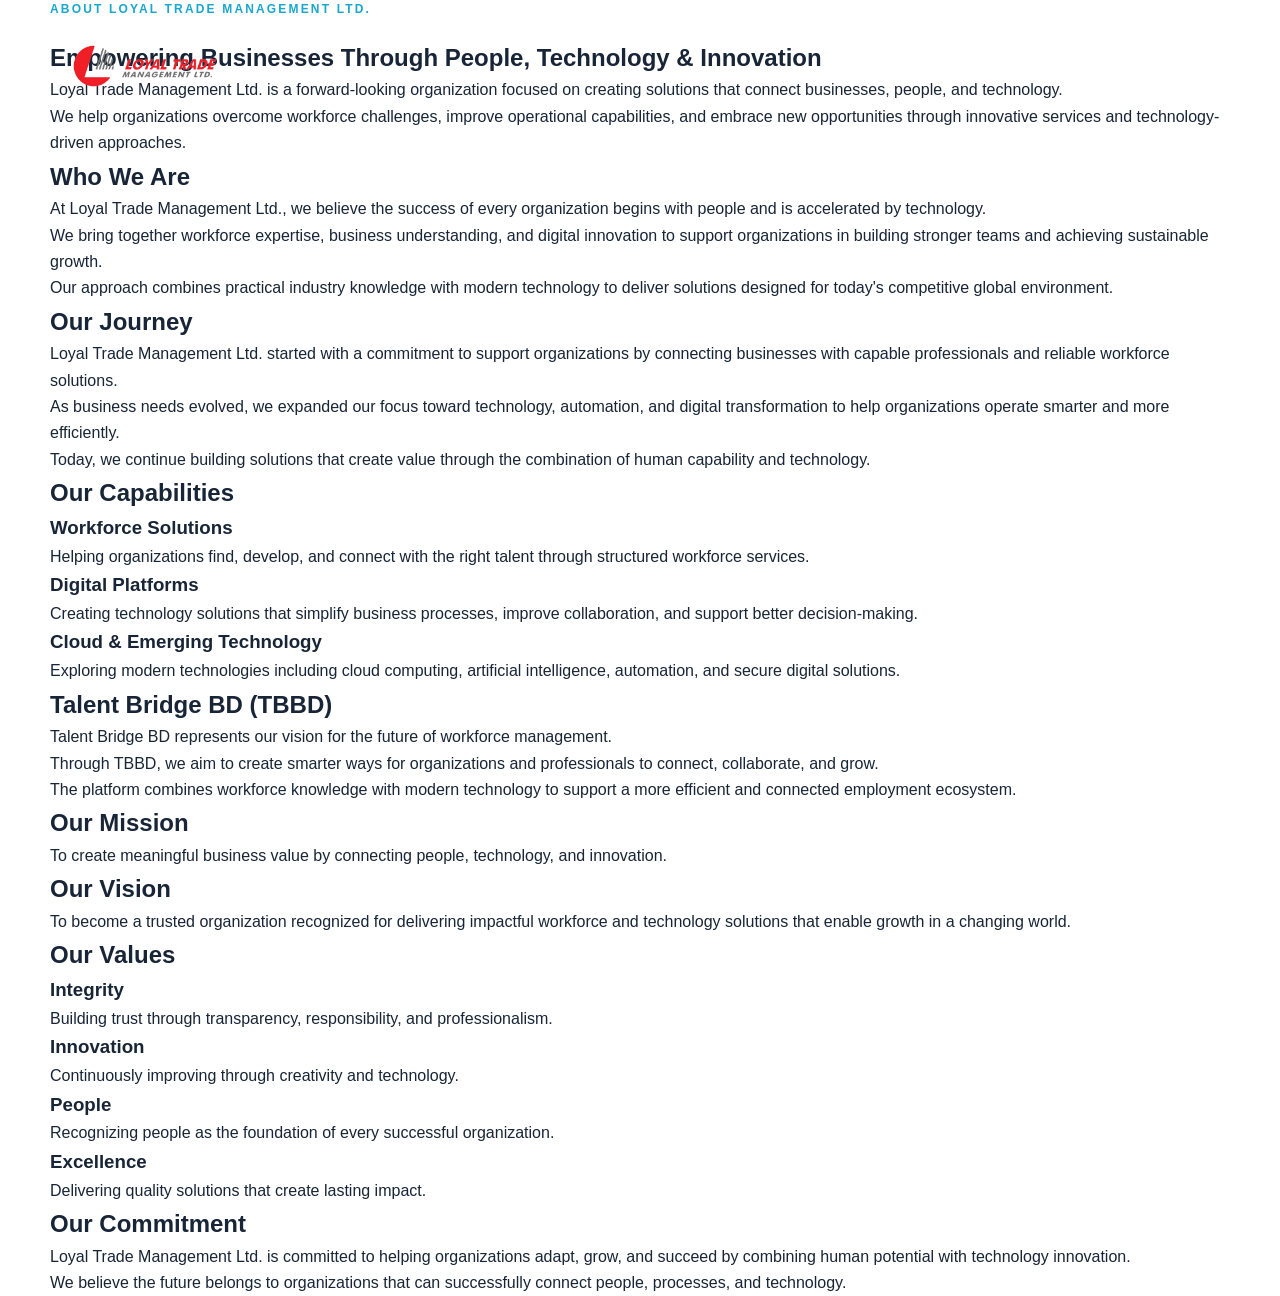
==== about.html @ 125ab6ad "Create corporate About page Added a new About page for Loyal Trade Management Ltd. with corporate me" ====
<!DOCTYPE html>
<html lang="en">

<head>
<meta charset="UTF-8">
<meta name="viewport" content="width=device-width, initial-scale=1.0">

<title>About | Loyal Trade Management Ltd.</title>

<link rel="stylesheet" href="styles.css">

</head>

<body>

<header class="site-header">
<div class="container nav-container">

<a href="index.html" class="brand">

<img 
src="assets/logo-transparent.png"
alt="Loyal Trade Management Ltd."
class="brand-logo">

</a>

</div>
</header>


<section class="about-page">

<div class="container">

<p class="section-label">
ABOUT LOYAL TRADE MANAGEMENT LTD.
</p>


<h1>
Empowering Businesses Through People, Technology & Innovation
</h1>


<p class="intro-text">
Loyal Trade Management Ltd. is a forward-looking organization focused on creating solutions that connect businesses, people, and technology.
</p>

<p>
We help organizations overcome workforce challenges, improve operational capabilities, and embrace new opportunities through innovative services and technology-driven approaches.
</p>


<h2>Who We Are</h2>

<p>
At Loyal Trade Management Ltd., we believe the success of every organization begins with people and is accelerated by technology.
</p>

<p>
We bring together workforce expertise, business understanding, and digital innovation to support organizations in building stronger teams and achieving sustainable growth.
</p>

<p>
Our approach combines practical industry knowledge with modern technology to deliver solutions designed for today's competitive global environment.
</p>


<h2>Our Journey</h2>

<p>
Loyal Trade Management Ltd. started with a commitment to support organizations by connecting businesses with capable professionals and reliable workforce solutions.
</p>

<p>
As business needs evolved, we expanded our focus toward technology, automation, and digital transformation to help organizations operate smarter and more efficiently.
</p>

<p>
Today, we continue building solutions that create value through the combination of human capability and technology.
</p>


<h2>Our Capabilities</h2>


<h3>Workforce Solutions</h3>

<p>
Helping organizations find, develop, and connect with the right talent through structured workforce services.
</p>


<h3>Digital Platforms</h3>

<p>
Creating technology solutions that simplify business processes, improve collaboration, and support better decision-making.
</p>


<h3>Cloud & Emerging Technology</h3>

<p>
Exploring modern technologies including cloud computing, artificial intelligence, automation, and secure digital solutions.
</p>


<h2>Talent Bridge BD (TBBD)</h2>

<p>
Talent Bridge BD represents our vision for the future of workforce management.
</p>

<p>
Through TBBD, we aim to create smarter ways for organizations and professionals to connect, collaborate, and grow.
</p>

<p>
The platform combines workforce knowledge with modern technology to support a more efficient and connected employment ecosystem.
</p>


<h2>Our Mission</h2>

<p>
To create meaningful business value by connecting people, technology, and innovation.
</p>


<h2>Our Vision</h2>

<p>
To become a trusted organization recognized for delivering impactful workforce and technology solutions that enable growth in a changing world.
</p>


<h2>Our Values</h2>


<h3>Integrity</h3>

<p>
Building trust through transparency, responsibility, and professionalism.
</p>


<h3>Innovation</h3>

<p>
Continuously improving through creativity and technology.
</p>


<h3>People</h3>

<p>
Recognizing people as the foundation of every successful organization.
</p>


<h3>Excellence</h3>

<p>
Delivering quality solutions that create lasting impact.
</p>


<h2>Our Commitment</h2>

<p>
Loyal Trade Management Ltd. is committed to helping organizations adapt, grow, and succeed by combining human potential with technology innovation.
</p>

<p>
We believe the future belongs to organizations that can successfully connect people, processes, and technology.
</p>


</div>

</section>

</body>

</html>
---- styles.css ----
:root {
  --navy: #071a33;
  --navy-light: #0d2b50;
  --blue: #1769aa;
  --cyan: #19a7ce;
  --white: #ffffff;
  --light: #f4f7fa;
  --text: #182536;
  --muted: #637083;
  --border: #dce4ec;
  --shadow: 0 20px 60px rgba(7, 26, 51, 0.12);
  --radius: 18px;
  --container: 1180px;
}

* {
  box-sizing: border-box;
  margin: 0;
  padding: 0;
}

html {
  scroll-behavior: smooth;
}

body {
  font-family: -apple-system, BlinkMacSystemFont, "Segoe UI", Roboto, Helvetica, Arial, sans-serif;
  color: var(--text);
  background: var(--white);
  line-height: 1.65;
}

img {
  max-width: 100%;
  display: block;
}

a {
  color: inherit;
  text-decoration: none;
}

.container {
  width: min(var(--container), calc(100% - 48px));
  margin: 0 auto;
}

/* =========================
   NAVIGATION
========================= */

.site-header {
  position: absolute;
  top: 0;
  left: 0;
  width: 100%;
  z-index: 20;
  padding: 22px 0;
}

.nav-container {
  display: flex;
  align-items: center;
  justify-content: space-between;
  gap: 30px;
}

.brand {
  display: inline-flex;
  align-items: center;
}

.brand-logo {
  width: 190px;
  height: auto;
  object-fit: contain;
}

.main-nav {
  display: flex;
  align-items: center;
  gap: 30px;
  margin-left: auto;
}

.main-nav a {
  color: rgba(255, 255, 255, 0.92);
  font-size: 14px;
  font-weight: 600;
  transition: opacity 0.2s ease;
}

.main-nav a:hover {
  opacity: 0.7;
}

.nav-button {
  display: inline-flex;
  align-items: center;
  justify-content: center;
  padding: 11px 19px;
  border: 1px solid rgba(255, 255, 255, 0.55);
  border-radius: 999px;
  color: var(--white);
  font-size: 14px;
  font-weight: 700;
  transition: background 0.2s ease, color 0.2s ease;
}

.nav-button:hover {
  background: var(--white);
  color: var(--navy);
}

/* =========================
   HERO
========================= */

.hero {
  min-height: 780px;
  position: relative;
  display: flex;
  align-items: center;
  overflow: hidden;
  background: var(--navy);
}

.hero-background,
.hero-overlay {
  position: absolute;
  inset: 0;
}

.hero-background img {
  width: 100%;
  height: 100%;
  object-fit: cover;
  object-position: center;
}

.hero-overlay {
  background:
    linear-gradient(
      90deg,
      rgba(3, 18, 38, 0.94) 0%,
      rgba(5, 27, 52, 0.78) 45%,
      rgba(5, 27, 52, 0.30) 100%
    );
}

.hero-content {
  position: relative;
  z-index: 2;
  padding-top: 110px;
  max-width: 1180px;
}

.eyebrow,
.section-label {
  color: var(--cyan);
  font-size: 12px;
  font-weight: 800;
  letter-spacing: 0.18em;
  margin-bottom: 18px;
}

.hero h1 {
  max-width: 780px;
  color: var(--white);
  font-size: clamp(44px, 6vw, 76px);
  line-height: 1.03;
  letter-spacing: -0.045em;
  font-weight: 750;
}

.hero h1 span,
.intro h2 span,
.section-heading h2 span,
.technology h2 span,
.tbbd h2 span,
.why-us h2 span,
.approach h2 span,
.contact h2 span {
  color: var(--cyan);
}

.hero-text {
  max-width: 670px;
  margin-top: 28px;
  color: rgba(255, 255, 255, 0.84);
  font-size: 18px;
  line-height: 1.75;
}

.hero-actions {
  display: flex;
  flex-wrap: wrap;
  gap: 14px;
  margin-top: 38px;
}

.button {
  display: inline-flex;
  align-items: center;
  justify-content: center;
  min-height: 50px;
  padding: 0 22px;
  border-radius: 999px;
  font-size: 14px;
  font-weight: 750;
  transition: transform 0.2s ease, box-shadow 0.2s ease, background 0.2s ease;
}

.button:hover {
  transform: translateY(-2px);
}

.button-primary {
  background: var(--cyan);
  color: var(--white);
  box-shadow: 0 10px 30px rgba(25, 167, 206, 0.25);
}

.button-primary:hover {
  background: #148fb1;
}

.button-secondary {
  border: 1px solid rgba(255, 255, 255, 0.4);
  color: var(--white);
}

.button-secondary:hover {
  background: rgba(255, 255, 255, 0.1);
}

/* =========================
   INTRO
========================= */

.intro {
  padding: 120px 0;
  background: var(--white);
}

.intro-grid {
  display: grid;
  grid-template-columns: 0.85fr 1.15fr;
  gap: 90px;
  align-items: start;
}

.intro h2,
.section-heading h2,
.technology h2,
.tbbd h2,
.why-us h2,
.approach h2,
.contact h2 {
  color: var(--navy);
  font-size: clamp(36px, 4vw, 54px);
  line-height: 1.08;
  letter-spacing: -0.035em;
}

.intro-copy {
  color: var(--muted);
  font-size: 17px;
}

.intro-copy p + p {
  margin-top: 22px;
}

/* =========================
   SERVICES
========================= */

.services {
  padding: 120px 0;
  background: var(--light);
}

.section-heading {
  max-width: 760px;
  margin-bottom: 55px;
}

.section-heading > p:last-child {
  margin-top: 20px;
  color: var(--muted);
  font-size: 17px;
}

.services-grid {
  display: grid;
  grid-template-columns: repeat(3, 1fr);
  gap: 20px;
}

.service-card {
  min-height: 300px;
  padding: 32px;
  background: var(--white);
  border: 1px solid var(--border);
  border-radius: var(--radius);
  box-shadow: 0 10px 35px rgba(7, 26, 51, 0.04);
  transition: transform 0.25s ease, box-shadow 0.25s ease;
}

.service-card:hover {
  transform: translateY(-6px);
  box-shadow: var(--shadow);
}

.service-number {
  margin-bottom: 48px;
  color: var(--cyan);
  font-size: 13px;
  font-weight: 800;
  letter-spacing: 0.12em;
}

.service-card h3 {
  margin-bottom: 13px;
  color: var(--navy);
  font-size: 21px;
  line-height: 1.25;
}

.service-card p {
  color: var(--muted);
  font-size: 15px;
}

/* =========================
   TECHNOLOGY
========================= */

.technology {
  padding: 120px 0;
  background: var(--navy);
}

.technology h2 {
  color: var(--white);
}

.technology > .container {
  color: var(--white);
}

.technology-grid {
  display: grid;
  grid-template-columns: 0.9fr 1.1fr;
  gap: 100px;
  align-items: center;
}

.technology-grid > div:first-child > p:not(.section-label) {
  margin-top: 25px;
  color: rgba(255, 255, 255, 0.72);
  font-size: 17px;
}

.text-link {
  display: inline-block;
  margin-top: 30px;
  color: var(--cyan);
  font-size: 14px;
  font-weight: 750;
}

.technology-list {
  display: grid;
  grid-template-columns: repeat(2, 1fr);
  border-top: 1px solid rgba(255, 255, 255, 0.15);
}

.technology-list div {
  padding: 22px 0;
  color: rgba(255, 255, 255, 0.9);
  font-size: 15px;
  font-weight: 600;
  border-bottom: 1px solid rgba(255, 255, 255, 0.15);
}

.technology-list div:nth-child(odd) {
  padding-right: 25px;
}

.technology-list div:nth-child(even) {
  padding-left: 25px;
  border-left: 1px solid rgba(255, 255, 255, 0.15);
}

/* =========================
   TBBD
========================= */

.tbbd {
  padding: 120px 0;
  background: var(--light);
}

.tbbd-card {
  position: relative;
  overflow: hidden;
  padding: 70px;
  border-radius: 28px;
  background:
    linear-gradient(135deg, #0a2850 0%, #0c4770 100%);
  box-shadow: var(--shadow);
}

.tbbd-card::after {
  content: "";
  position: absolute;
  width: 350px;
  height: 350px;
  right: -100px;
  top: -120px;
  border: 70px solid rgba(25, 167, 206, 0.12);
  border-radius: 50%;
}

.tbbd-content {
  position: relative;
  z-index: 2;
  max-width: 720px;
}

.tbbd h2 {
  color: var(--white);
}

.tbbd-content > p:not(.section-label) {
  margin-top: 22px;
  color: rgba(255, 255, 255, 0.75);
  font-size: 16px;
}

.tbbd-content .button {
  margin-top: 30px;
}

/* =========================
   WHY US
========================= */

.why-us {
  padding: 120px 0;
  background: var(--white);
}

.values-grid {
  display: grid;
  grid-template-columns: repeat(4, 1fr);
  gap: 40px;
}

.value {
  padding-top: 25px;
  border-top: 2px solid var(--navy);
}

.value strong {
  color: var(--cyan);
  font-size: 13px;
}

.value h3 {
  margin-top: 30px;
  color: var(--navy);
  font-size: 20px;
}

.value p {
  margin-top: 12px;
  color: var(--muted);
  font-size: 15px;
}

/* =========================
   APPROACH
========================= */

.approach {
  padding: 110px 0;
  background: var(--light);
  text-align: center;
}

.approach-content {
  max-width: 950px;
}

.approach h2 {
  font-size: clamp(32px, 4vw, 50px);
}

.approach p:last-child {
  max-width: 700px;
  margin: 25px auto 0;
  color: var(--muted);
  font-size: 17px;
}

/* =========================
   CONTACT
========================= */

.contact {
  padding: 120px 0;
  background: var(--white);
}

.contact-grid {
  display: grid;
  grid-template-columns: 1.1fr 0.9fr;
  gap: 90px;
  align-items: center;
}

.contact-grid > div:first-child > p:last-child {
  max-width: 650px;
  margin-top: 25px;
  color: var(--muted);
  font-size: 17px;
}

.contact-card {
  padding: 42px;
  border-radius: var(--radius);
  background: var(--navy);
  box-shadow: var(--shadow);
}

.contact-card h3 {
  color: var(--white);
  font-size: 23px;
}

.contact-card p {
  margin-top: 10px;
  color: rgba(255, 255, 255, 0.65);
}

.contact-card .button {
  margin-top: 28px;
}

/* =========================
   FOOTER
========================= */

.site-footer {
  padding: 70px 0 25px;
  background: #041426;
  color: rgba(255, 255, 255, 0.65);
}

.footer-grid {
  display: grid;
  grid-template-columns: 1fr auto;
  gap: 60px;
  align-items: center;
}

.footer-logo {
  width: 180px;
  margin-bottom: 20px;
}

.footer-grid p {
  max-width: 430px;
  font-size: 14px;
}

.footer-links {
  display: flex;
  gap: 24px;
}

.footer-links a {
  color: rgba(255, 255, 255, 0.75);
  font-size: 14px;
}

.footer-links a:hover {
  color: var(--white);
}

.footer-bottom {
  display: flex;
  justify-content: space-between;
  gap: 30px;
  margin-top: 55px;
  padding-top: 22px;
  border-top: 1px solid rgba(255, 255, 255, 0.12);
  font-size: 12px;
}

/* =========================
   RESPONSIVE
========================= */

@media (max-width: 900px) {

  .main-nav {
    display: none;
  }

  .hero {
    min-height: 700px;
  }

  .hero-content {
    padding-top: 100px;
  }

  .intro-grid,
  .technology-grid,
  .contact-grid {
    grid-template-columns: 1fr;
    gap: 45px;
  }

  .services-grid {
    grid-template-columns: repeat(2, 1fr);
  }

  .values-grid {
    grid-template-columns: repeat(2, 1fr);
  }

  .tbbd-card {
    padding: 50px;
  }

  .footer-grid {
    grid-template-columns: 1fr;
  }

  .footer-links {
    flex-wrap: wrap;
  }

  .footer-bottom {
    flex-direction: column;
  }
}

@media (max-width: 600px) {

  .container {
    width: min(var(--container), calc(100% - 32px));
  }

  .site-header {
    padding: 16px 0;
  }

  .brand-logo {
    width: 150px;
  }

  .nav-button {
    padding: 9px 14px;
    font-size: 12px;
  }

  .hero {
    min-height: 680px;
  }

  .hero-overlay {
    background:
      linear-gradient(
        90deg,
        rgba(3, 18, 38, 0.94) 0%,
        rgba(5, 27, 52, 0.82) 100%
      );
  }

  .hero h1 {
    font-size: 43px;
  }

  .hero-text {
    font-size: 16px;
  }

  .hero-actions {
    align-items: stretch;
    flex-direction: column;
    max-width: 300px;
  }

  .button {
    width: 100%;
  }

  .intro,
  .services,
  .technology,
  .tbbd,
  .why-us,
  .contact {
    padding: 80px 0;
  }

  .services-grid,
  .values-grid {
    grid-template-columns: 1fr;
  }

  .service-card {
    min-height: auto;
  }

  .technology-list {
    grid-template-columns: 1fr;
  }

  .technology-list div:nth-child(even) {
    padding-left: 0;
    border-left: 0;
  }

  .technology-list div:nth-child(odd) {
    padding-right: 0;
  }

  .tbbd-card {
    padding: 38px 28px;
    border-radius: 20px;
  }

  .footer-links {
    display: grid;
    grid-template-columns: repeat(2, 1fr);
  }

}
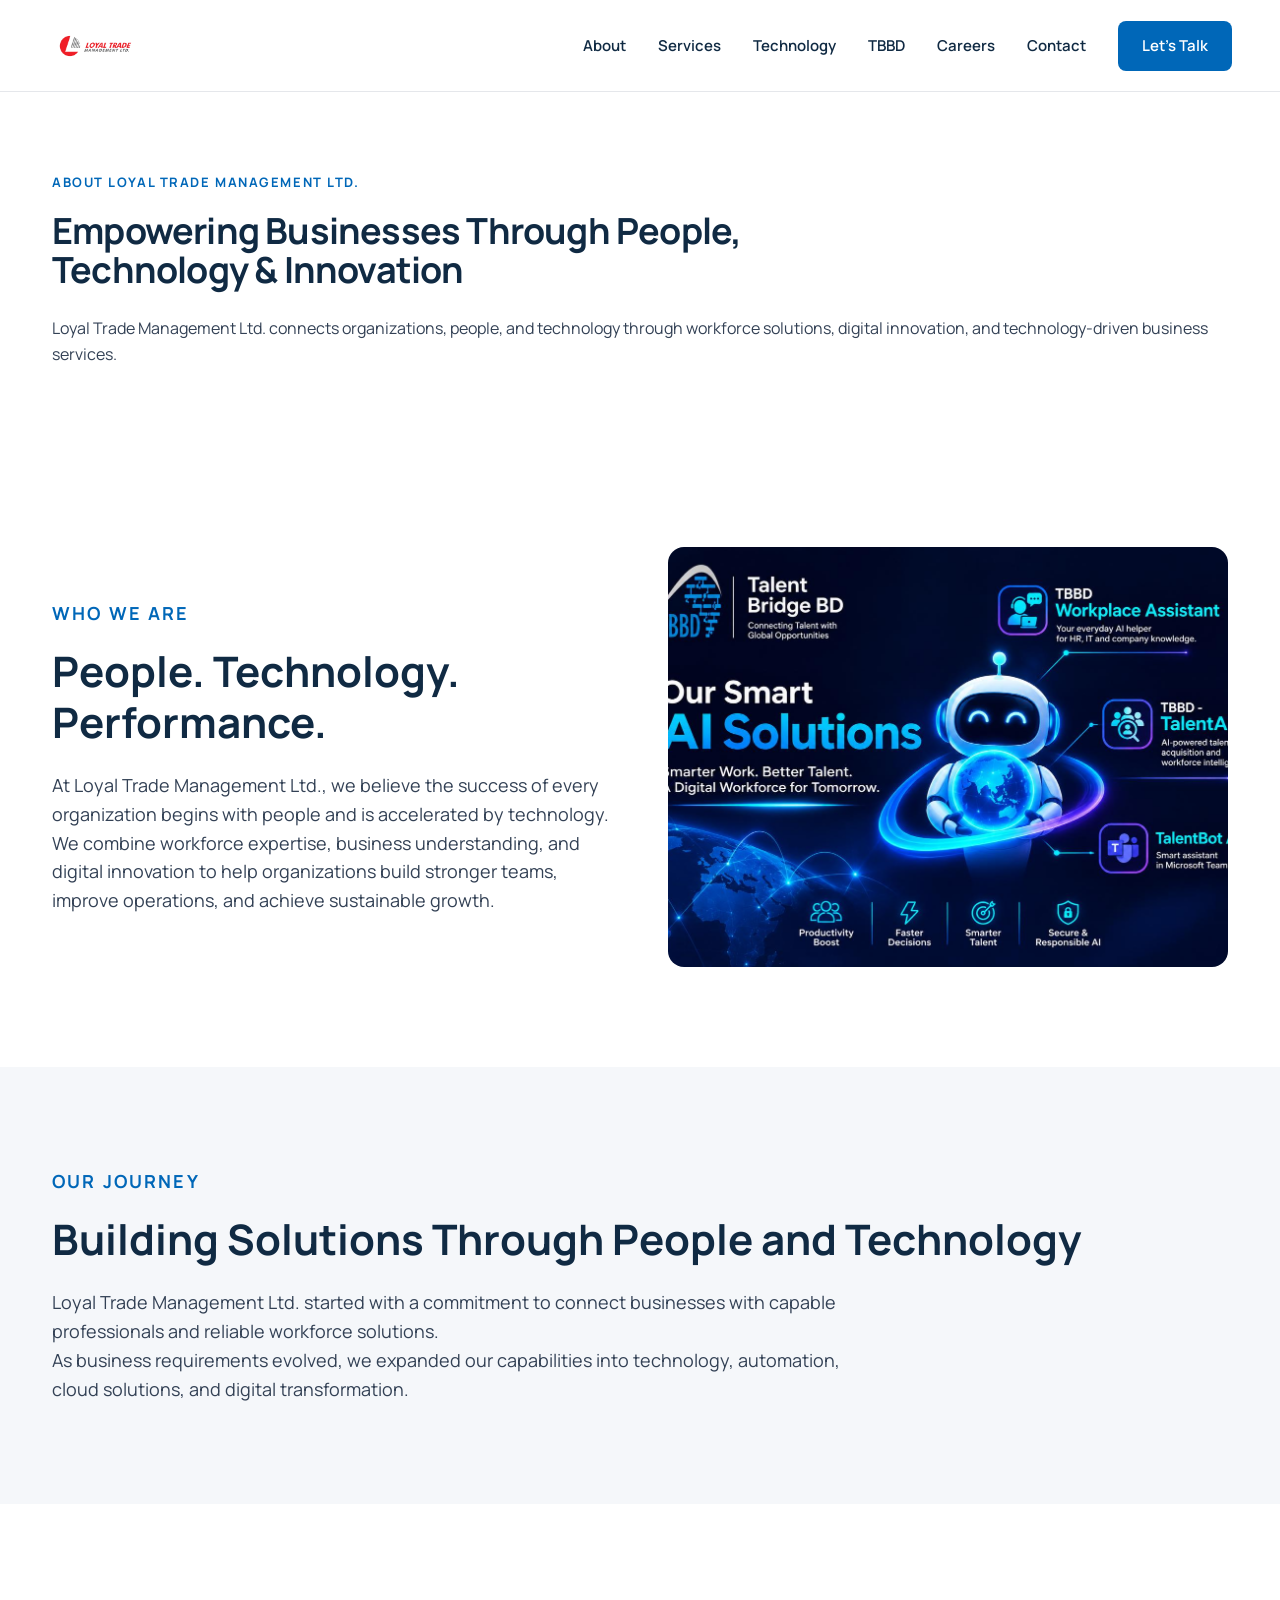
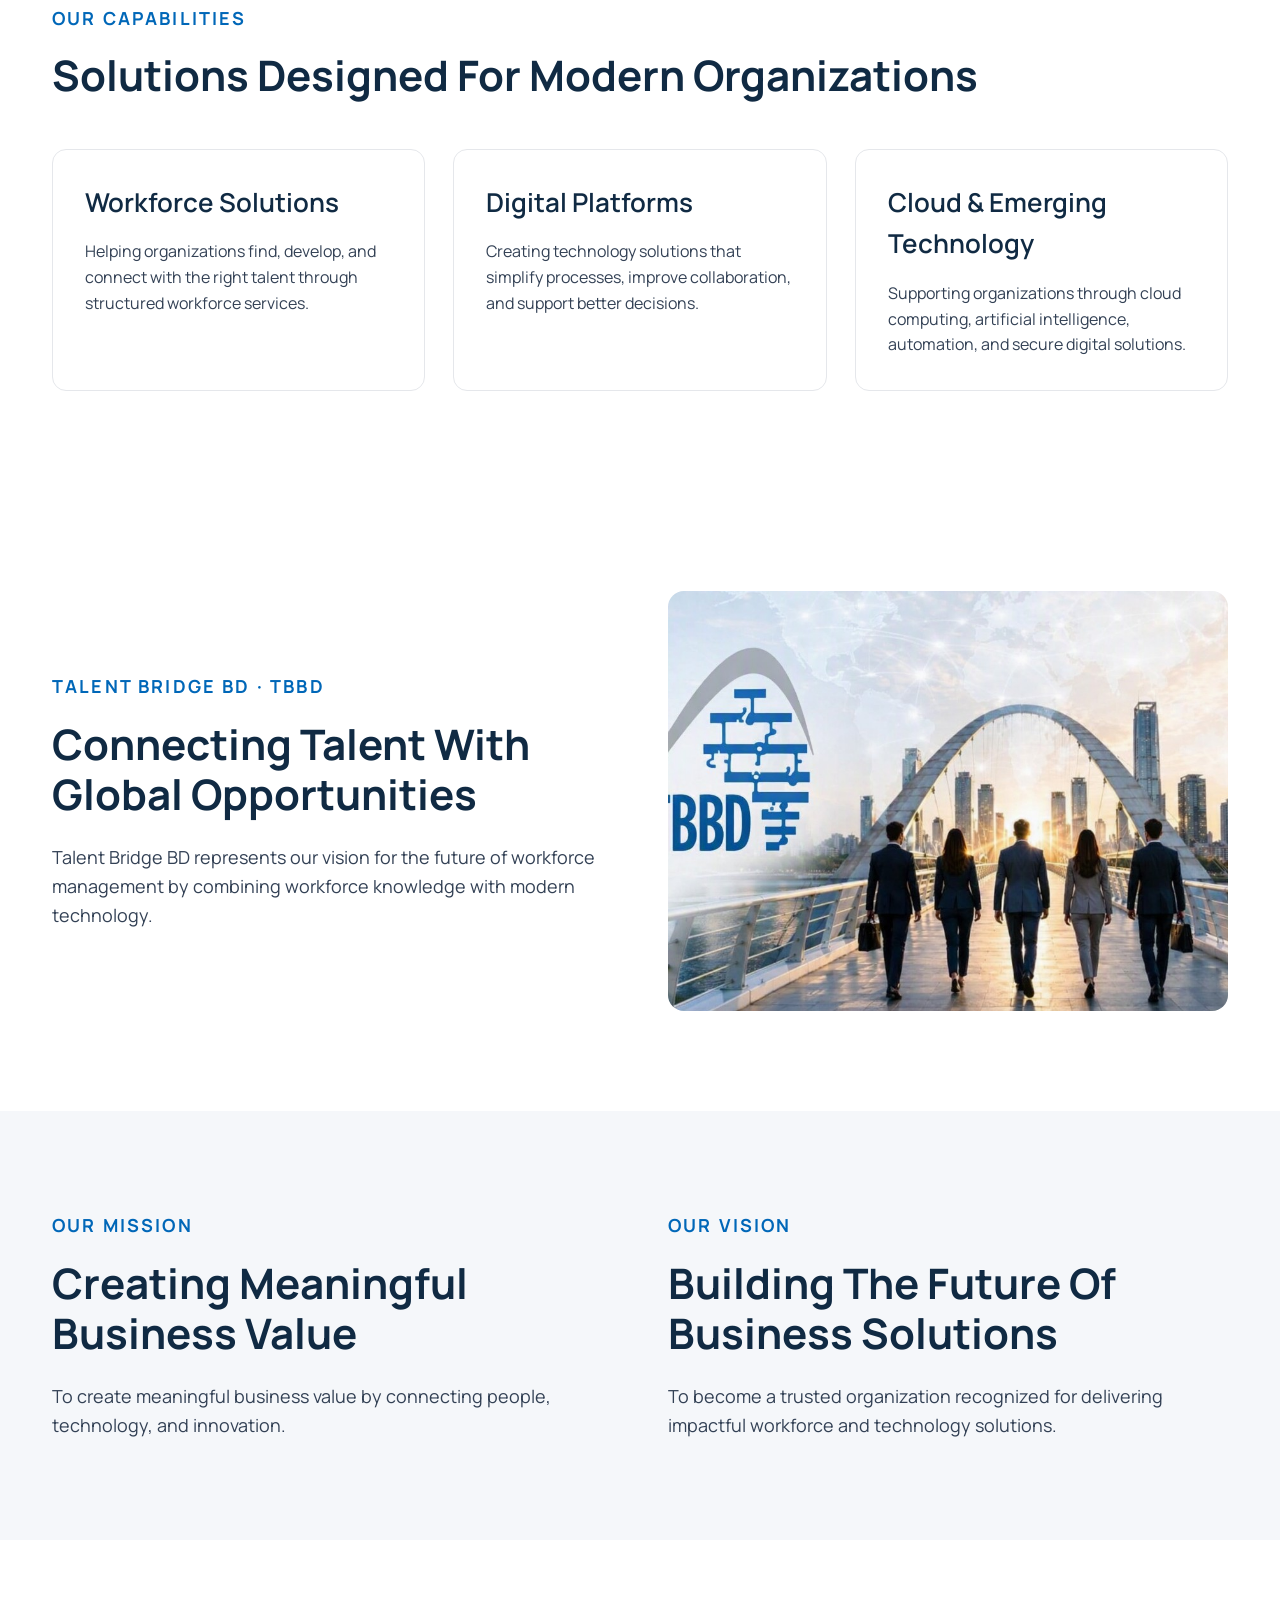
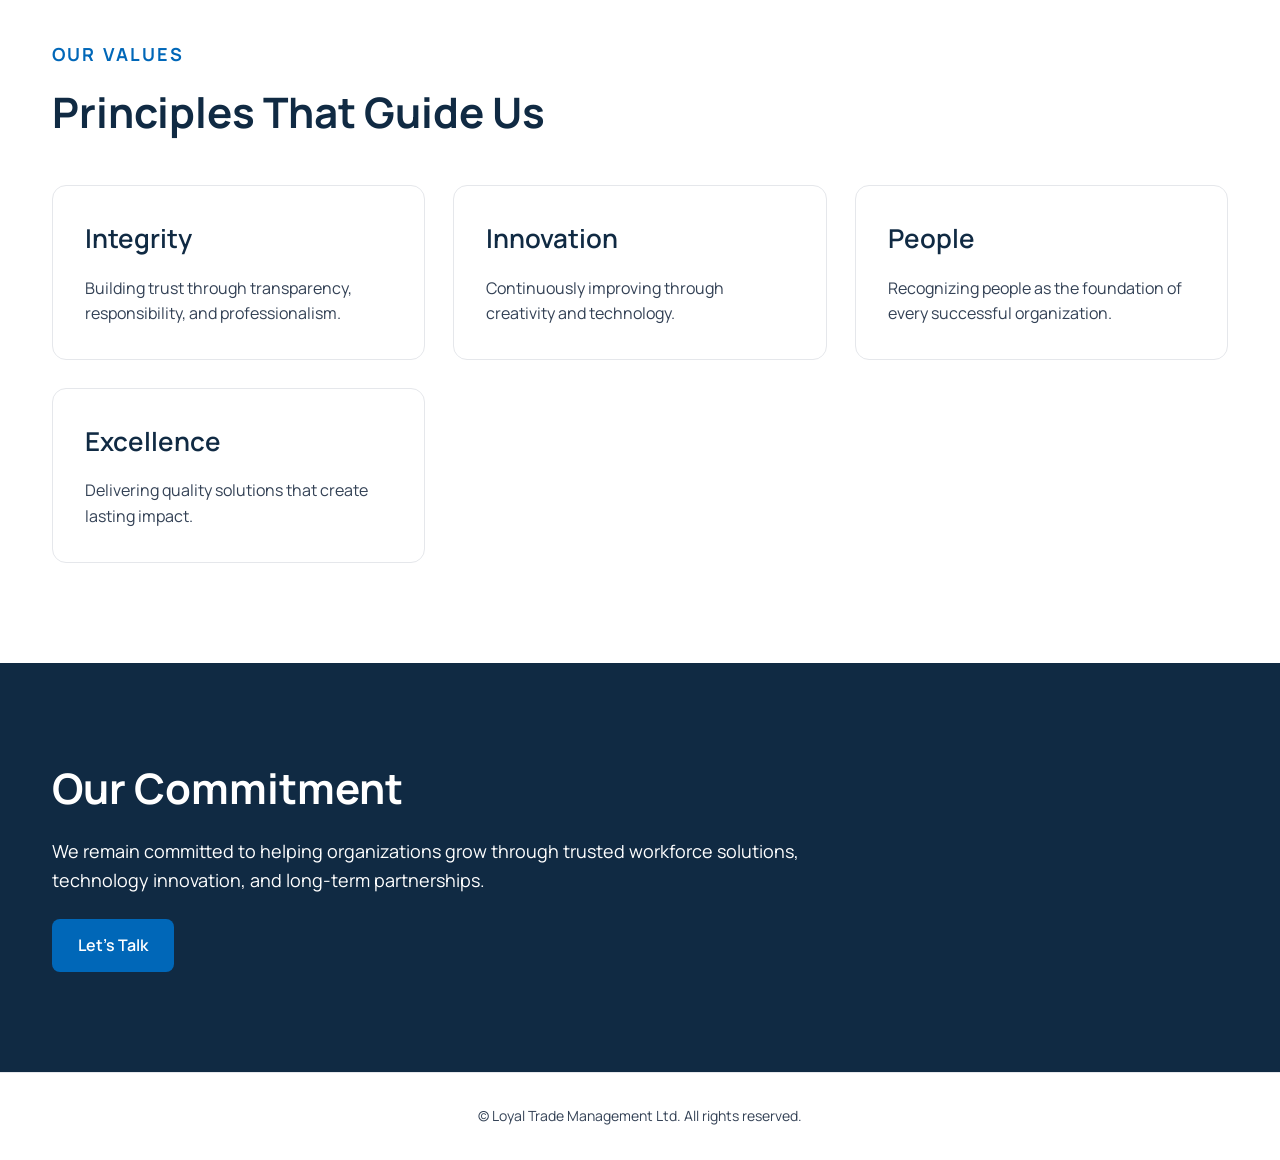
==== commit 25b214c0: "Redesign About page layout" ====
--- a/about.html
+++ b/about.html
@@ -2,6 +2,7 @@
 <html lang="en">
 
 <head>
+
 <meta charset="UTF-8">
 <meta name="viewport" content="width=device-width, initial-scale=1.0">
 
@@ -11,9 +12,12 @@
 
 </head>
 
+
 <body>
 
+
 <header class="site-header">
+
 <div class="container nav-container">
 
 <a href="index.html" class="brand">
@@ -25,11 +29,32 @@
 
 </a>
 
-</div>
+
+<nav class="main-nav">
+
+<a href="about.html">About</a>
+<a href="services.html">Services</a>
+<a href="technology.html">Technology</a>
+<a href="tbbd.html">TBBD</a>
+<a href="careers.html">Careers</a>
+<a href="contact.html">Contact</a>
+
+<a href="contact.html" class="nav-button">
+Let's Talk
+</a>
+
+</nav>
+
+</div>
+
 </header>
 
 
-<section class="about-page">
+
+<main>
+
+
+<section class="hero about-hero">
 
 <div class="container">
 
@@ -39,147 +64,357 @@
 
 
 <h1>
-Empowering Businesses Through People, Technology & Innovation
+Empowering Businesses Through
+People, Technology & Innovation
 </h1>
 
 
-<p class="intro-text">
-Loyal Trade Management Ltd. is a forward-looking organization focused on creating solutions that connect businesses, people, and technology.
-</p>
-
-<p>
-We help organizations overcome workforce challenges, improve operational capabilities, and embrace new opportunities through innovative services and technology-driven approaches.
-</p>
-
-
-<h2>Who We Are</h2>
+<p class="hero-text">
+Loyal Trade Management Ltd. connects organizations, people, and technology through workforce solutions, digital innovation, and technology-driven business services.
+</p>
+
+
+</div>
+
+</section>
+
+
+
+
+<section class="section">
+
+<div class="container two-column">
+
+
+<div>
+
+<p class="section-label">
+WHO WE ARE
+</p>
+
+
+<h2>
+People. Technology. Performance.
+</h2>
+
 
 <p>
 At Loyal Trade Management Ltd., we believe the success of every organization begins with people and is accelerated by technology.
 </p>
 
-<p>
-We bring together workforce expertise, business understanding, and digital innovation to support organizations in building stronger teams and achieving sustainable growth.
-</p>
-
-<p>
-Our approach combines practical industry knowledge with modern technology to deliver solutions designed for today's competitive global environment.
-</p>
-
-
-<h2>Our Journey</h2>
-
-<p>
-Loyal Trade Management Ltd. started with a commitment to support organizations by connecting businesses with capable professionals and reliable workforce solutions.
-</p>
-
-<p>
-As business needs evolved, we expanded our focus toward technology, automation, and digital transformation to help organizations operate smarter and more efficiently.
-</p>
-
-<p>
-Today, we continue building solutions that create value through the combination of human capability and technology.
-</p>
-
-
-<h2>Our Capabilities</h2>
-
-
-<h3>Workforce Solutions</h3>
+
+<p>
+We combine workforce expertise, business understanding, and digital innovation to help organizations build stronger teams, improve operations, and achieve sustainable growth.
+</p>
+
+
+</div>
+
+
+<div class="image-card">
+
+<img 
+src="assets/AI-Enabled Workforce Solutions.jpeg"
+alt="Workforce and technology solutions">
+
+</div>
+
+
+</div>
+
+</section>
+
+
+
+
+<section class="section light-section">
+
+<div class="container">
+
+
+<p class="section-label">
+OUR JOURNEY
+</p>
+
+
+<h2>
+Building Solutions Through People and Technology
+</h2>
+
+
+<p>
+Loyal Trade Management Ltd. started with a commitment to connect businesses with capable professionals and reliable workforce solutions.
+</p>
+
+
+<p>
+As business requirements evolved, we expanded our capabilities into technology, automation, cloud solutions, and digital transformation.
+</p>
+
+
+</div>
+
+</section>
+
+
+
+
+<section class="section">
+
+<div class="container">
+
+
+<p class="section-label">
+OUR CAPABILITIES
+</p>
+
+
+<h2>
+Solutions Designed For Modern Organizations
+</h2>
+
+
+
+<div class="card-grid">
+
+
+<div class="card">
+
+<h3>
+Workforce Solutions
+</h3>
 
 <p>
 Helping organizations find, develop, and connect with the right talent through structured workforce services.
 </p>
 
-
-<h3>Digital Platforms</h3>
-
-<p>
-Creating technology solutions that simplify business processes, improve collaboration, and support better decision-making.
-</p>
-
-
-<h3>Cloud & Emerging Technology</h3>
-
-<p>
-Exploring modern technologies including cloud computing, artificial intelligence, automation, and secure digital solutions.
-</p>
-
-
-<h2>Talent Bridge BD (TBBD)</h2>
-
-<p>
-Talent Bridge BD represents our vision for the future of workforce management.
-</p>
-
-<p>
-Through TBBD, we aim to create smarter ways for organizations and professionals to connect, collaborate, and grow.
-</p>
-
-<p>
-The platform combines workforce knowledge with modern technology to support a more efficient and connected employment ecosystem.
-</p>
-
-
-<h2>Our Mission</h2>
+</div>
+
+
+
+<div class="card">
+
+<h3>
+Digital Platforms
+</h3>
+
+<p>
+Creating technology solutions that simplify processes, improve collaboration, and support better decisions.
+</p>
+
+</div>
+
+
+
+<div class="card">
+
+<h3>
+Cloud & Emerging Technology
+</h3>
+
+<p>
+Supporting organizations through cloud computing, artificial intelligence, automation, and secure digital solutions.
+</p>
+
+</div>
+
+
+</div>
+
+
+</div>
+
+</section>
+
+
+
+
+<section class="section tbbd-section">
+
+<div class="container two-column">
+
+
+<div>
+
+<p class="section-label">
+TALENT BRIDGE BD · TBBD
+</p>
+
+
+<h2>
+Connecting Talent With Global Opportunities
+</h2>
+
+
+<p>
+Talent Bridge BD represents our vision for the future of workforce management by combining workforce knowledge with modern technology.
+</p>
+
+
+</div>
+
+
+<div class="image-card">
+
+<img 
+src="assets/TBBD.jpeg"
+alt="Talent Bridge BD">
+
+</div>
+
+
+</div>
+
+</section>
+
+
+
+
+<section class="section light-section">
+
+
+<div class="container two-column">
+
+
+<div>
+
+<p class="section-label">
+OUR MISSION
+</p>
+
+<h2>
+Creating Meaningful Business Value
+</h2>
 
 <p>
 To create meaningful business value by connecting people, technology, and innovation.
 </p>
 
-
-<h2>Our Vision</h2>
-
-<p>
-To become a trusted organization recognized for delivering impactful workforce and technology solutions that enable growth in a changing world.
-</p>
-
-
-<h2>Our Values</h2>
-
-
+</div>
+
+
+
+<div>
+
+<p class="section-label">
+OUR VISION
+</p>
+
+<h2>
+Building The Future Of Business Solutions
+</h2>
+
+<p>
+To become a trusted organization recognized for delivering impactful workforce and technology solutions.
+</p>
+
+</div>
+
+
+</div>
+
+
+</section>
+
+
+
+
+
+<section class="section">
+
+
+<div class="container">
+
+
+<p class="section-label">
+OUR VALUES
+</p>
+
+
+<h2>
+Principles That Guide Us
+</h2>
+
+
+
+<div class="card-grid">
+
+
+<div class="card">
 <h3>Integrity</h3>
-
-<p>
-Building trust through transparency, responsibility, and professionalism.
-</p>
-
-
+<p>Building trust through transparency, responsibility, and professionalism.</p>
+</div>
+
+
+<div class="card">
 <h3>Innovation</h3>
-
-<p>
-Continuously improving through creativity and technology.
-</p>
-
-
+<p>Continuously improving through creativity and technology.</p>
+</div>
+
+
+<div class="card">
 <h3>People</h3>
-
-<p>
-Recognizing people as the foundation of every successful organization.
-</p>
-
-
+<p>Recognizing people as the foundation of every successful organization.</p>
+</div>
+
+
+<div class="card">
 <h3>Excellence</h3>
-
-<p>
-Delivering quality solutions that create lasting impact.
-</p>
-
-
-<h2>Our Commitment</h2>
-
-<p>
-Loyal Trade Management Ltd. is committed to helping organizations adapt, grow, and succeed by combining human potential with technology innovation.
-</p>
-
-<p>
-We believe the future belongs to organizations that can successfully connect people, processes, and technology.
-</p>
-
-
-</div>
-
-</section>
+<p>Delivering quality solutions that create lasting impact.</p>
+</div>
+
+
+</div>
+
+
+</div>
+
+
+</section>
+
+
+
+
+<section class="section cta-section">
+
+<div class="container">
+
+<h2>
+Our Commitment
+</h2>
+
+<p>
+We remain committed to helping organizations grow through trusted workforce solutions, technology innovation, and long-term partnerships.
+</p>
+
+
+<a href="contact.html" class="button-primary">
+Let's Talk
+</a>
+
+
+</div>
+
+</section>
+
+
+
+</main>
+
+
+
+<footer class="site-footer">
+
+<div class="container">
+
+<p>
+© Loyal Trade Management Ltd. All rights reserved.
+</p>
+
+</div>
+
+</footer>
+
 
 </body>
 
--- a/styles.css
+++ b/styles.css
@@ -1,745 +1,712 @@
-:root {
-  --navy: #071a33;
-  --navy-light: #0d2b50;
-  --blue: #1769aa;
-  --cyan: #19a7ce;
-  --white: #ffffff;
-  --light: #f4f7fa;
-  --text: #182536;
-  --muted: #637083;
-  --border: #dce4ec;
-  --shadow: 0 20px 60px rgba(7, 26, 51, 0.12);
-  --radius: 18px;
-  --container: 1180px;
-}
+@import url('https://fonts.googleapis.com/css2?family=Manrope:wght@400;500;600;700&display=swap');
 
 * {
-  box-sizing: border-box;
-  margin: 0;
-  padding: 0;
-}
-
-html {
-  scroll-behavior: smooth;
+    margin: 0;
+    padding: 0;
+    box-sizing: border-box;
 }
 
 body {
-  font-family: -apple-system, BlinkMacSystemFont, "Segoe UI", Roboto, Helvetica, Arial, sans-serif;
-  color: var(--text);
-  background: var(--white);
-  line-height: 1.65;
+    font-family: "Manrope", Arial, sans-serif;
+    color: #334155;
+    background: #ffffff;
+    line-height: 1.6;
 }
 
 img {
-  max-width: 100%;
-  display: block;
+    max-width: 100%;
+    display: block;
 }
 
 a {
-  color: inherit;
-  text-decoration: none;
-}
+    text-decoration: none;
+    color: inherit;
+}
+
+
+/* GLOBAL CONTAINER */
 
 .container {
-  width: min(var(--container), calc(100% - 48px));
-  margin: 0 auto;
-}
-
-/* =========================
-   NAVIGATION
-========================= */
+    max-width: 1240px;
+    margin: 0 auto;
+    padding-left: 32px;
+    padding-right: 32px;
+}
+
+
+/* HEADER */
 
 .site-header {
-  position: absolute;
-  top: 0;
-  left: 0;
-  width: 100%;
-  z-index: 20;
-  padding: 22px 0;
-}
+
+    height: 92px;
+
+    background: #ffffff;
+
+    border-bottom: 1px solid #e5e7eb;
+
+}
+
 
 .nav-container {
-  display: flex;
-  align-items: center;
-  justify-content: space-between;
-  gap: 30px;
-}
-
-.brand {
-  display: inline-flex;
-  align-items: center;
-}
-
-.brand-logo {
-  width: 190px;
-  height: auto;
-  object-fit: contain;
-}
-
-.main-nav {
-  display: flex;
-  align-items: center;
-  gap: 30px;
-  margin-left: auto;
-}
-
-.main-nav a {
-  color: rgba(255, 255, 255, 0.92);
-  font-size: 14px;
-  font-weight: 600;
-  transition: opacity 0.2s ease;
-}
-
-.main-nav a:hover {
-  opacity: 0.7;
-}
+    max-width: 1320px;
+    height: 100%;
+    margin: 0 auto;
+    padding-left: 48px;
+    padding-right: 48px;
+
+    display: flex;
+    align-items: center;
+    justify-content: space-between;
+}
+
+
+.brand img {
+    height: 76px;
+    width: auto;
+}
+
+
+nav {
+    display: flex;
+    align-items: center;
+    gap: 32px;
+}
+
+
+nav a {
+    font-size: 15px;
+    font-weight: 600;
+    color: #102A43;
+    transition: .25s;
+}
+
+
+nav a:hover {
+    color: #0067B8;
+}
+
 
 .nav-button {
-  display: inline-flex;
-  align-items: center;
-  justify-content: center;
-  padding: 11px 19px;
-  border: 1px solid rgba(255, 255, 255, 0.55);
-  border-radius: 999px;
-  color: var(--white);
-  font-size: 14px;
-  font-weight: 700;
-  transition: background 0.2s ease, color 0.2s ease;
-}
-
-.nav-button:hover {
-  background: var(--white);
-  color: var(--navy);
-}
-
-/* =========================
-   HERO
-========================= */
+    background: #0067B8;
+    color: #ffffff !important;
+    padding: 13px 24px;
+    border-radius: 8px;
+}
+
+
+
+/* HERO */
 
 .hero {
-  min-height: 780px;
-  position: relative;
-  display: flex;
-  align-items: center;
-  overflow: hidden;
-  background: var(--navy);
-}
-
-.hero-background,
-.hero-overlay {
-  position: absolute;
-  inset: 0;
-}
-
-.hero-background img {
-  width: 100%;
-  height: 100%;
-  object-fit: cover;
-  object-position: center;
-}
-
-.hero-overlay {
-  background:
-    linear-gradient(
-      90deg,
-      rgba(3, 18, 38, 0.94) 0%,
-      rgba(5, 27, 52, 0.78) 45%,
-      rgba(5, 27, 52, 0.30) 100%
-    );
-}
+    padding: 72px 0 76px;
+}
+
+
+.hero-container {
+
+    display: grid;
+
+    grid-template-columns: 1.15fr 0.85fr;
+
+    gap: 56px;
+
+    align-items: center;
+
+}
+
 
 .hero-content {
-  position: relative;
-  z-index: 2;
-  padding-top: 110px;
-  max-width: 1180px;
-}
-
-.eyebrow,
+    max-width: 720px;
+}
+
+
+.eyebrow {
+
+    font-size: 14px;
+
+    font-weight: 600;
+
+    letter-spacing: .10em;
+
+    color: #475569;
+
+    margin-bottom: 22px;
+
+}
+
+
+h1 {
+
+    font-size: 54px;
+
+    font-weight: 700;
+
+    line-height: 1.1;
+
+    letter-spacing: -0.8px;
+
+    color: #102A43;
+
+    max-width: 720px;
+
+    margin-bottom: 26px;
+
+}
+
+
+
+.hero-content > p:not(.eyebrow) {
+
+    font-size: 18px;
+
+    font-weight: 400;
+
+    line-height: 1.65;
+
+    color: #475569;
+
+    max-width: 620px;
+
+    margin-bottom: 30px;
+
+}
+
+
+
+/* BUTTONS */
+
+
+.button-group {
+
+    display:flex;
+
+    gap:12px;
+
+}
+
+
+
+.button {
+
+    display:inline-flex;
+
+    align-items:center;
+
+    justify-content:center;
+
+    min-height:50px;
+
+    padding:14px 26px;
+
+    border-radius:8px;
+
+    font-size:16px;
+
+    font-weight:600;
+
+    transition:.25s;
+
+}
+
+
+
+.primary-button {
+
+    background:#0067B8;
+
+    color:white;
+
+}
+
+
+
+.primary-button:hover {
+
+    background:#005494;
+
+}
+
+
+
+.secondary-button {
+
+    background:white;
+
+    color:#0067B8;
+
+    border:1px solid #0067B8;
+
+}
+
+
+
+/* HERO IMAGE */
+
+
+.hero-image img {
+
+    width:100%;
+
+    height:520px;
+
+    object-fit:cover;
+
+    border-radius:16px;
+
+}
+
+
+
+/* SECTIONS */
+
+
+.section {
+
+    padding:100px 0;
+
+}
+
+
 .section-label {
-  color: var(--cyan);
-  font-size: 12px;
-  font-weight: 800;
-  letter-spacing: 0.18em;
-  margin-bottom: 18px;
-}
-
-.hero h1 {
-  max-width: 780px;
-  color: var(--white);
-  font-size: clamp(44px, 6vw, 76px);
-  line-height: 1.03;
-  letter-spacing: -0.045em;
-  font-weight: 750;
-}
-
-.hero h1 span,
-.intro h2 span,
-.section-heading h2 span,
-.technology h2 span,
-.tbbd h2 span,
-.why-us h2 span,
-.approach h2 span,
-.contact h2 span {
-  color: var(--cyan);
-}
-
-.hero-text {
-  max-width: 670px;
-  margin-top: 28px;
-  color: rgba(255, 255, 255, 0.84);
-  font-size: 18px;
-  line-height: 1.75;
-}
-
-.hero-actions {
-  display: flex;
-  flex-wrap: wrap;
-  gap: 14px;
-  margin-top: 38px;
-}
+
+    font-size:13px;
+
+    font-weight:700;
+
+    letter-spacing:.12em;
+
+    color:#0067B8;
+
+    margin-bottom:18px;
+
+}
+
+
+h2 {
+
+    font-size:42px;
+
+    font-weight:700;
+
+    line-height:1.2;
+
+    color:#102A43;
+
+    margin-bottom:24px;
+
+}
+
+
+.section p {
+
+    max-width:820px;
+
+    font-size:18px;
+
+}
+
+
+
+/* CARDS */
+
+
+.cards {
+
+    display:grid;
+
+    grid-template-columns:repeat(3,1fr);
+
+    gap:24px;
+
+    margin-top:40px;
+
+}
+
+
+.card {
+
+    background:#ffffff;
+
+    border:1px solid #e5e7eb;
+
+    border-radius:14px;
+
+    padding:32px;
+
+}
+
+
+.card h3 {
+
+    font-size:26px;
+
+    font-weight:600;
+
+    color:#102A43;
+
+    margin-bottom:12px;
+
+}
+
+
+.card p {
+
+    font-size:16px;
+
+}
+
+
+
+/* CTA */
+
+
+.cta {
+
+    padding:90px 0;
+
+    background:#102A43;
+
+    text-align:center;
+
+    color:white;
+
+}
+
+
+.cta h2 {
+
+    color:white;
+
+}
+
+
+.cta p {
+
+    margin:20px auto 32px;
+
+    color:#e2e8f0;
+
+}
+
+
+
+/* FOOTER */
+
+
+footer {
+
+    padding:32px 0;
+
+    text-align:center;
+
+    border-top:1px solid #e5e7eb;
+
+    font-size:14px;
+
+}
+
+
+
+/* RESPONSIVE */
+
+
+@media(max-width:1000px) {
+
+
+.nav-container {
+
+    padding-left:32px;
+
+    padding-right:32px;
+
+}
+
+
+.hero-container {
+
+    grid-template-columns:1fr;
+
+}
+
+
+.hero-image img {
+
+    height:450px;
+
+}
+
+
+h1 {
+
+    font-size:46px;
+
+}
+
+
+.cards {
+
+    grid-template-columns:1fr;
+
+}
+
+
+}
+
+
+
+@media(max-width:700px) {
+
+
+nav {
+
+    display:none;
+
+}
+
+
+.container {
+
+    padding-left:20px;
+
+    padding-right:20px;
+
+}
+
+
+.brand img {
+
+    height:44px;
+
+}
+
+
+.hero {
+
+    padding:56px 0;
+
+}
+
+
+h1 {
+
+    font-size:36px;
+
+}
+
+
+.hero-content > p:not(.eyebrow) {
+
+    font-size:17px;
+
+}
+
+
+.button-group {
+
+    flex-direction:column;
+
+}
+
 
 .button {
-  display: inline-flex;
-  align-items: center;
-  justify-content: center;
-  min-height: 50px;
-  padding: 0 22px;
-  border-radius: 999px;
-  font-size: 14px;
-  font-weight: 750;
-  transition: transform 0.2s ease, box-shadow 0.2s ease, background 0.2s ease;
-}
-
-.button:hover {
-  transform: translateY(-2px);
-}
+
+    width:100%;
+
+}
+
+
+.hero-image img {
+
+    height:360px;
+
+}
+
+}
+
+.brand img {
+
+    height:44px;
+
+}
+
+
+.hero {
+
+    padding:56px 0;
+
+}
+
+
+h1 {
+
+    font-size:36px;
+
+}
+
+
+.hero-content > p:not(.eyebrow) {
+
+    font-size:17px;
+
+}
+
+
+.button-group {
+
+    flex-direction:column;
+
+}
+
+
+.button {
+
+    width:100%;
+
+}
+
+
+.hero-image img {
+
+    height:360px;
+
+}
+
+
+.brand img {
+
+    height:44px;
+
+}
+
+
+.hero {
+
+    padding:56px 0;
+
+}
+
+
+h1 {
+
+    font-size:36px;
+
+}
+
+
+.hero-content > p:not(.eyebrow) {
+
+    font-size:17px;
+
+}
+
+
+.button-group {
+
+    flex-direction:column;
+
+}
+
+
+.button {
+
+    width:100%;
+
+}
+
+
+.hero-image img {
+
+    height:360px;
+
+}
+
+/* ================================
+   ABOUT PAGE LAYOUT
+================================ */
+
+.about-hero {
+    padding: 80px 0;
+}
+
+
+.two-column {
+    display: grid;
+    grid-template-columns: 1fr 1fr;
+    gap: 56px;
+    align-items: center;
+}
+
+
+.image-card img {
+    width: 100%;
+    height: 420px;
+    object-fit: cover;
+    border-radius: 16px;
+}
+
+
+.light-section {
+    background: #f5f7fa;
+}
+
+
+.card-grid {
+    display: grid;
+    grid-template-columns: repeat(3, 1fr);
+    gap: 28px;
+    margin-top: 48px;
+}
+
+
+.card {
+    background: #ffffff;
+    border: 1px solid #e5e7eb;
+    border-radius: 14px;
+    padding: 32px;
+}
+
+
+.card h3 {
+    color: #102a43;
+    margin-bottom: 16px;
+}
+
+
+.card p {
+    color: #334155;
+}
+
+
+.cta-section {
+    background: #102a43;
+    color: white;
+}
+
+
+.cta-section h2 {
+    color: white;
+}
+
 
 .button-primary {
-  background: var(--cyan);
-  color: var(--white);
-  box-shadow: 0 10px 30px rgba(25, 167, 206, 0.25);
-}
-
-.button-primary:hover {
-  background: #148fb1;
-}
-
-.button-secondary {
-  border: 1px solid rgba(255, 255, 255, 0.4);
-  color: var(--white);
-}
-
-.button-secondary:hover {
-  background: rgba(255, 255, 255, 0.1);
-}
-
-/* =========================
-   INTRO
-========================= */
-
-.intro {
-  padding: 120px 0;
-  background: var(--white);
-}
-
-.intro-grid {
-  display: grid;
-  grid-template-columns: 0.85fr 1.15fr;
-  gap: 90px;
-  align-items: start;
-}
-
-.intro h2,
-.section-heading h2,
-.technology h2,
-.tbbd h2,
-.why-us h2,
-.approach h2,
-.contact h2 {
-  color: var(--navy);
-  font-size: clamp(36px, 4vw, 54px);
-  line-height: 1.08;
-  letter-spacing: -0.035em;
-}
-
-.intro-copy {
-  color: var(--muted);
-  font-size: 17px;
-}
-
-.intro-copy p + p {
-  margin-top: 22px;
-}
-
-/* =========================
-   SERVICES
-========================= */
-
-.services {
-  padding: 120px 0;
-  background: var(--light);
-}
-
-.section-heading {
-  max-width: 760px;
-  margin-bottom: 55px;
-}
-
-.section-heading > p:last-child {
-  margin-top: 20px;
-  color: var(--muted);
-  font-size: 17px;
-}
-
-.services-grid {
-  display: grid;
-  grid-template-columns: repeat(3, 1fr);
-  gap: 20px;
-}
-
-.service-card {
-  min-height: 300px;
-  padding: 32px;
-  background: var(--white);
-  border: 1px solid var(--border);
-  border-radius: var(--radius);
-  box-shadow: 0 10px 35px rgba(7, 26, 51, 0.04);
-  transition: transform 0.25s ease, box-shadow 0.25s ease;
-}
-
-.service-card:hover {
-  transform: translateY(-6px);
-  box-shadow: var(--shadow);
-}
-
-.service-number {
-  margin-bottom: 48px;
-  color: var(--cyan);
-  font-size: 13px;
-  font-weight: 800;
-  letter-spacing: 0.12em;
-}
-
-.service-card h3 {
-  margin-bottom: 13px;
-  color: var(--navy);
-  font-size: 21px;
-  line-height: 1.25;
-}
-
-.service-card p {
-  color: var(--muted);
-  font-size: 15px;
-}
-
-/* =========================
-   TECHNOLOGY
-========================= */
-
-.technology {
-  padding: 120px 0;
-  background: var(--navy);
-}
-
-.technology h2 {
-  color: var(--white);
-}
-
-.technology > .container {
-  color: var(--white);
-}
-
-.technology-grid {
-  display: grid;
-  grid-template-columns: 0.9fr 1.1fr;
-  gap: 100px;
-  align-items: center;
-}
-
-.technology-grid > div:first-child > p:not(.section-label) {
-  margin-top: 25px;
-  color: rgba(255, 255, 255, 0.72);
-  font-size: 17px;
-}
-
-.text-link {
-  display: inline-block;
-  margin-top: 30px;
-  color: var(--cyan);
-  font-size: 14px;
-  font-weight: 750;
-}
-
-.technology-list {
-  display: grid;
-  grid-template-columns: repeat(2, 1fr);
-  border-top: 1px solid rgba(255, 255, 255, 0.15);
-}
-
-.technology-list div {
-  padding: 22px 0;
-  color: rgba(255, 255, 255, 0.9);
-  font-size: 15px;
-  font-weight: 600;
-  border-bottom: 1px solid rgba(255, 255, 255, 0.15);
-}
-
-.technology-list div:nth-child(odd) {
-  padding-right: 25px;
-}
-
-.technology-list div:nth-child(even) {
-  padding-left: 25px;
-  border-left: 1px solid rgba(255, 255, 255, 0.15);
-}
-
-/* =========================
-   TBBD
-========================= */
-
-.tbbd {
-  padding: 120px 0;
-  background: var(--light);
-}
-
-.tbbd-card {
-  position: relative;
-  overflow: hidden;
-  padding: 70px;
-  border-radius: 28px;
-  background:
-    linear-gradient(135deg, #0a2850 0%, #0c4770 100%);
-  box-shadow: var(--shadow);
-}
-
-.tbbd-card::after {
-  content: "";
-  position: absolute;
-  width: 350px;
-  height: 350px;
-  right: -100px;
-  top: -120px;
-  border: 70px solid rgba(25, 167, 206, 0.12);
-  border-radius: 50%;
-}
-
-.tbbd-content {
-  position: relative;
-  z-index: 2;
-  max-width: 720px;
-}
-
-.tbbd h2 {
-  color: var(--white);
-}
-
-.tbbd-content > p:not(.section-label) {
-  margin-top: 22px;
-  color: rgba(255, 255, 255, 0.75);
-  font-size: 16px;
-}
-
-.tbbd-content .button {
-  margin-top: 30px;
-}
-
-/* =========================
-   WHY US
-========================= */
-
-.why-us {
-  padding: 120px 0;
-  background: var(--white);
-}
-
-.values-grid {
-  display: grid;
-  grid-template-columns: repeat(4, 1fr);
-  gap: 40px;
-}
-
-.value {
-  padding-top: 25px;
-  border-top: 2px solid var(--navy);
-}
-
-.value strong {
-  color: var(--cyan);
-  font-size: 13px;
-}
-
-.value h3 {
-  margin-top: 30px;
-  color: var(--navy);
-  font-size: 20px;
-}
-
-.value p {
-  margin-top: 12px;
-  color: var(--muted);
-  font-size: 15px;
-}
-
-/* =========================
-   APPROACH
-========================= */
-
-.approach {
-  padding: 110px 0;
-  background: var(--light);
-  text-align: center;
-}
-
-.approach-content {
-  max-width: 950px;
-}
-
-.approach h2 {
-  font-size: clamp(32px, 4vw, 50px);
-}
-
-.approach p:last-child {
-  max-width: 700px;
-  margin: 25px auto 0;
-  color: var(--muted);
-  font-size: 17px;
-}
-
-/* =========================
-   CONTACT
-========================= */
-
-.contact {
-  padding: 120px 0;
-  background: var(--white);
-}
-
-.contact-grid {
-  display: grid;
-  grid-template-columns: 1.1fr 0.9fr;
-  gap: 90px;
-  align-items: center;
-}
-
-.contact-grid > div:first-child > p:last-child {
-  max-width: 650px;
-  margin-top: 25px;
-  color: var(--muted);
-  font-size: 17px;
-}
-
-.contact-card {
-  padding: 42px;
-  border-radius: var(--radius);
-  background: var(--navy);
-  box-shadow: var(--shadow);
-}
-
-.contact-card h3 {
-  color: var(--white);
-  font-size: 23px;
-}
-
-.contact-card p {
-  margin-top: 10px;
-  color: rgba(255, 255, 255, 0.65);
-}
-
-.contact-card .button {
-  margin-top: 28px;
-}
-
-/* =========================
-   FOOTER
-========================= */
-
-.site-footer {
-  padding: 70px 0 25px;
-  background: #041426;
-  color: rgba(255, 255, 255, 0.65);
-}
-
-.footer-grid {
-  display: grid;
-  grid-template-columns: 1fr auto;
-  gap: 60px;
-  align-items: center;
-}
-
-.footer-logo {
-  width: 180px;
-  margin-bottom: 20px;
-}
-
-.footer-grid p {
-  max-width: 430px;
-  font-size: 14px;
-}
-
-.footer-links {
-  display: flex;
-  gap: 24px;
-}
-
-.footer-links a {
-  color: rgba(255, 255, 255, 0.75);
-  font-size: 14px;
-}
-
-.footer-links a:hover {
-  color: var(--white);
-}
-
-.footer-bottom {
-  display: flex;
-  justify-content: space-between;
-  gap: 30px;
-  margin-top: 55px;
-  padding-top: 22px;
-  border-top: 1px solid rgba(255, 255, 255, 0.12);
-  font-size: 12px;
-}
-
-/* =========================
-   RESPONSIVE
-========================= */
+    display: inline-block;
+    margin-top: 24px;
+    padding: 14px 26px;
+    background: #0067b8;
+    color: white;
+    border-radius: 8px;
+    font-weight: 600;
+}
+
 
 @media (max-width: 900px) {
 
-  .main-nav {
-    display: none;
-  }
-
-  .hero {
-    min-height: 700px;
-  }
-
-  .hero-content {
-    padding-top: 100px;
-  }
-
-  .intro-grid,
-  .technology-grid,
-  .contact-grid {
+.two-column {
     grid-template-columns: 1fr;
-    gap: 45px;
-  }
-
-  .services-grid {
-    grid-template-columns: repeat(2, 1fr);
-  }
-
-  .values-grid {
-    grid-template-columns: repeat(2, 1fr);
-  }
-
-  .tbbd-card {
-    padding: 50px;
-  }
-
-  .footer-grid {
+}
+
+.card-grid {
     grid-template-columns: 1fr;
-  }
-
-  .footer-links {
-    flex-wrap: wrap;
-  }
-
-  .footer-bottom {
-    flex-direction: column;
-  }
-}
-
-@media (max-width: 600px) {
-
-  .container {
-    width: min(var(--container), calc(100% - 32px));
-  }
-
-  .site-header {
-    padding: 16px 0;
-  }
-
-  .brand-logo {
-    width: 150px;
-  }
-
-  .nav-button {
-    padding: 9px 14px;
-    font-size: 12px;
-  }
-
-  .hero {
-    min-height: 680px;
-  }
-
-  .hero-overlay {
-    background:
-      linear-gradient(
-        90deg,
-        rgba(3, 18, 38, 0.94) 0%,
-        rgba(5, 27, 52, 0.82) 100%
-      );
-  }
-
-  .hero h1 {
-    font-size: 43px;
-  }
-
-  .hero-text {
-    font-size: 16px;
-  }
-
-  .hero-actions {
-    align-items: stretch;
-    flex-direction: column;
-    max-width: 300px;
-  }
-
-  .button {
-    width: 100%;
-  }
-
-  .intro,
-  .services,
-  .technology,
-  .tbbd,
-  .why-us,
-  .contact {
-    padding: 80px 0;
-  }
-
-  .services-grid,
-  .values-grid {
-    grid-template-columns: 1fr;
-  }
-
-  .service-card {
-    min-height: auto;
-  }
-
-  .technology-list {
-    grid-template-columns: 1fr;
-  }
-
-  .technology-list div:nth-child(even) {
-    padding-left: 0;
-    border-left: 0;
-  }
-
-  .technology-list div:nth-child(odd) {
-    padding-right: 0;
-  }
-
-  .tbbd-card {
-    padding: 38px 28px;
-    border-radius: 20px;
-  }
-
-  .footer-links {
-    display: grid;
-    grid-template-columns: repeat(2, 1fr);
-  }
-
-}
+}
+
+}
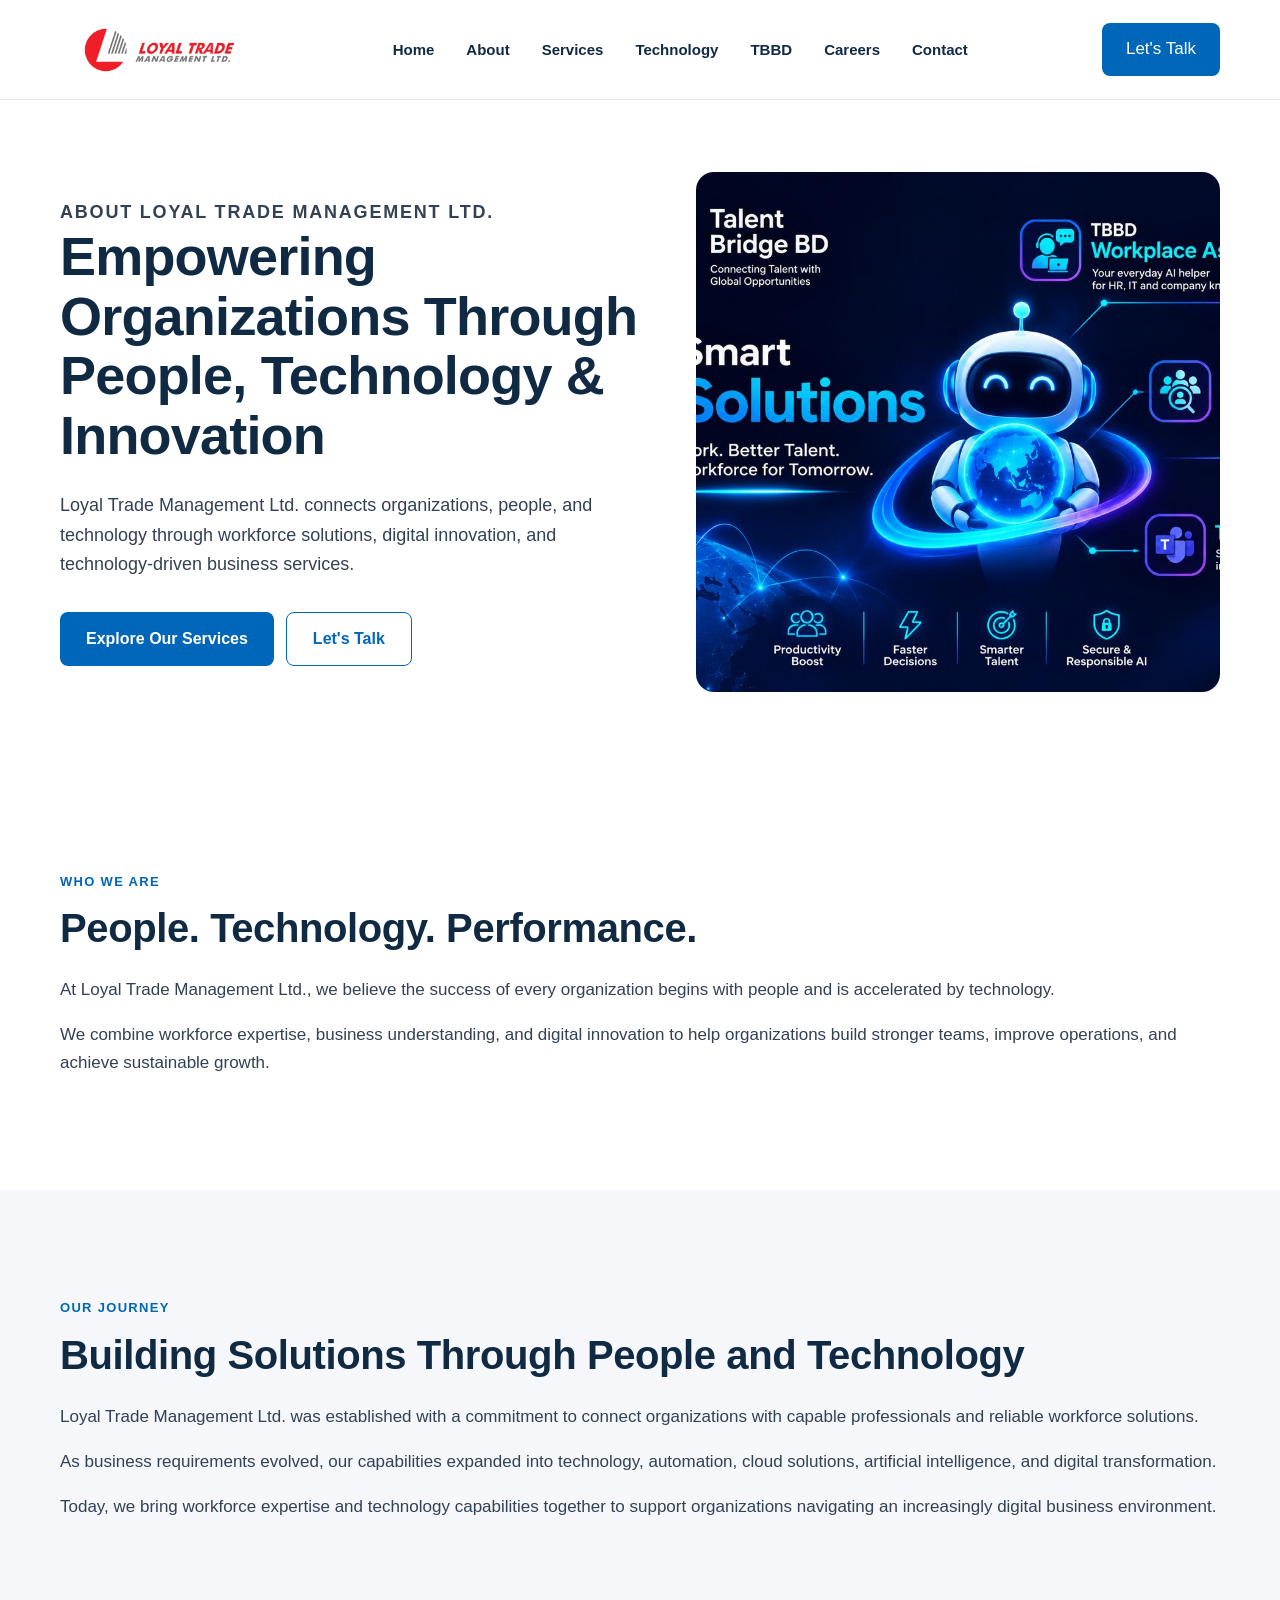
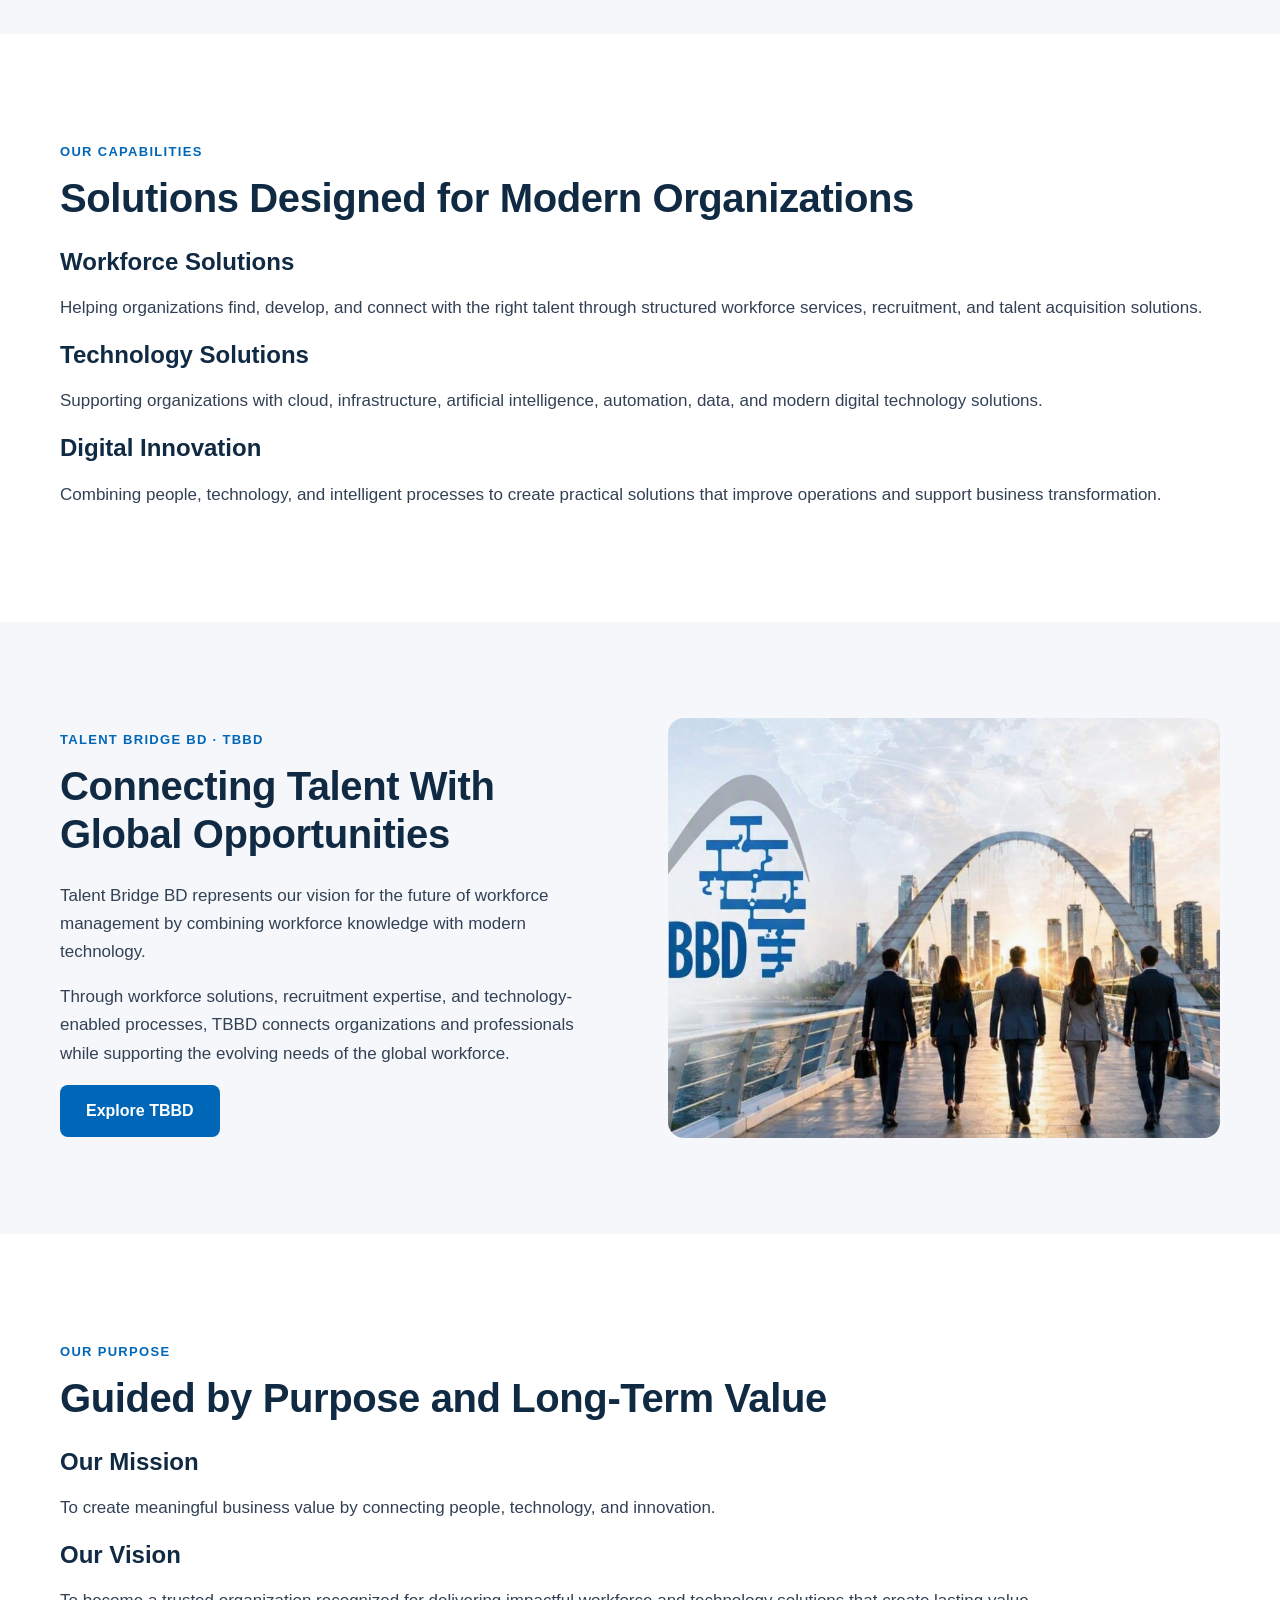
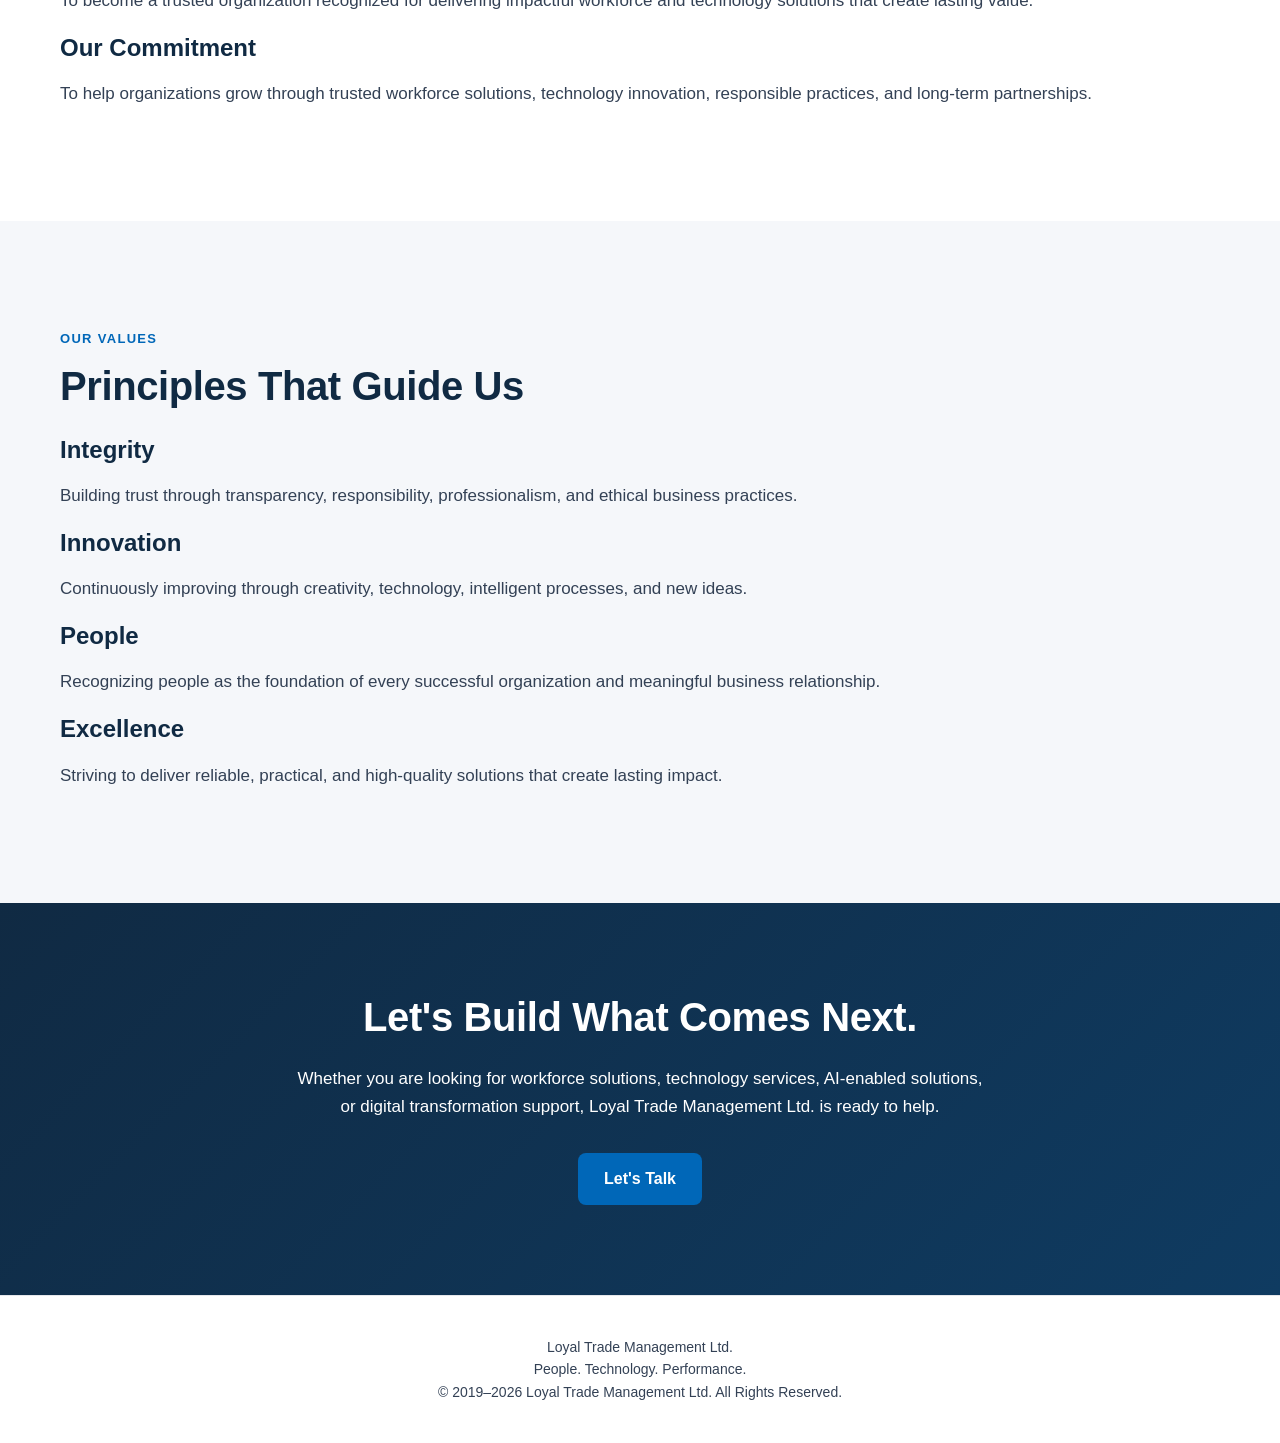
==== commit d274b4d3: "Add meta tags for SEO and update header content - Added SEO meta tags to improve search engine index" ====
--- a/about.html
+++ b/about.html
@@ -6,6 +6,21 @@
 <meta charset="UTF-8">
 <meta name="viewport" content="width=device-width, initial-scale=1.0">
 
+<meta
+    name="description"
+    content="Learn about Loyal Trade Management Ltd., our workforce solutions, technology capabilities, digital innovation, mission, vision, and commitment to helping organizations grow."
+>
+
+<meta
+    name="keywords"
+    content="Loyal Trade Management Ltd, workforce solutions, recruitment, technology, digital innovation, HR, HCM, Talent Bridge BD, TBBD"
+>
+
+<meta
+    name="author"
+    content="Loyal Trade Management Ltd."
+>
+
 <title>About | Loyal Trade Management Ltd.</title>
 
 <link rel="stylesheet" href="styles.css">
@@ -16,402 +31,627 @@
 <body>
 
 
+<!-- =========================
+     HEADER
+========================= -->
+
 <header class="site-header">
 
-<div class="container nav-container">
-
-<a href="index.html" class="brand">
-
-<img 
-src="assets/logo-transparent.png"
-alt="Loyal Trade Management Ltd."
-class="brand-logo">
-
-</a>
-
-
-<nav class="main-nav">
-
-<a href="about.html">About</a>
-<a href="services.html">Services</a>
-<a href="technology.html">Technology</a>
-<a href="tbbd.html">TBBD</a>
-<a href="careers.html">Careers</a>
-<a href="contact.html">Contact</a>
-
-<a href="contact.html" class="nav-button">
-Let's Talk
-</a>
-
-</nav>
-
-</div>
+    <div class="container nav-container">
+
+
+        <a
+            href="index.html"
+            class="brand"
+            aria-label="Loyal Trade Management Ltd. Home"
+        >
+
+            <img
+                src="assets/logo-transparent.png"
+                alt="Loyal Trade Management Ltd."
+                class="brand-logo"
+            >
+
+        </a>
+
+
+        <nav
+            class="main-nav"
+            aria-label="Main Navigation"
+        >
+
+            <a
+                href="index.html"
+            >
+                Home
+            </a>
+
+            <a
+                href="about.html"
+                aria-current="page"
+            >
+                About
+            </a>
+
+            <a
+                href="services.html"
+            >
+                Services
+            </a>
+
+            <a
+                href="technology.html"
+            >
+                Technology
+            </a>
+
+            <a
+                href="tbbd.html"
+            >
+                TBBD
+            </a>
+
+            <a
+                href="careers.html"
+            >
+                Careers
+            </a>
+
+            <a
+                href="contact.html"
+            >
+                Contact
+            </a>
+
+        </nav>
+
+
+        <a
+            href="contact.html"
+            class="nav-button"
+        >
+            Let's Talk
+        </a>
+
+
+    </div>
 
 </header>
 
 
 
+<!-- =========================
+     MAIN CONTENT
+========================= -->
+
 <main>
 
 
-<section class="hero about-hero">
-
-<div class="container">
-
-<p class="section-label">
-ABOUT LOYAL TRADE MANAGEMENT LTD.
-</p>
-
-
-<h1>
-Empowering Businesses Through
-People, Technology & Innovation
-</h1>
-
-
-<p class="hero-text">
-Loyal Trade Management Ltd. connects organizations, people, and technology through workforce solutions, digital innovation, and technology-driven business services.
-</p>
-
-
-</div>
-
-</section>
-
-
-
+<!-- =========================
+     HERO
+========================= -->
+
+<section class="hero">
+
+    <div class="container hero-container">
+
+
+        <div class="hero-content">
+
+
+            <p class="eyebrow">
+                ABOUT LOYAL TRADE MANAGEMENT LTD.
+            </p>
+
+
+            <h1>
+                Empowering Organizations Through People, Technology & Innovation
+            </h1>
+
+
+            <p>
+                Loyal Trade Management Ltd. connects organizations, people,
+                and technology through workforce solutions, digital innovation,
+                and technology-driven business services.
+            </p>
+
+
+            <div class="button-group">
+
+                <a
+                    href="services.html"
+                    class="button primary-button"
+                >
+                    Explore Our Services
+                </a>
+
+
+                <a
+                    href="contact.html"
+                    class="button secondary-button"
+                >
+                    Let's Talk
+                </a>
+
+            </div>
+
+
+        </div>
+
+
+
+        <div class="hero-image">
+
+            <img
+                src="assets/AI-Enabled Workforce Solutions.jpeg"
+                alt="AI-enabled workforce and technology solutions"
+            >
+
+        </div>
+
+
+    </div>
+
+</section>
+
+
+
+<!-- =========================
+     WHO WE ARE
+========================= -->
 
 <section class="section">
 
-<div class="container two-column">
-
-
-<div>
-
-<p class="section-label">
-WHO WE ARE
-</p>
-
-
-<h2>
-People. Technology. Performance.
-</h2>
-
-
-<p>
-At Loyal Trade Management Ltd., we believe the success of every organization begins with people and is accelerated by technology.
-</p>
-
-
-<p>
-We combine workforce expertise, business understanding, and digital innovation to help organizations build stronger teams, improve operations, and achieve sustainable growth.
-</p>
-
-
-</div>
-
-
-<div class="image-card">
-
-<img 
-src="assets/AI-Enabled Workforce Solutions.jpeg"
-alt="Workforce and technology solutions">
-
-</div>
-
-
-</div>
-
-</section>
-
-
-
+    <div class="container">
+
+
+        <p class="section-label">
+            WHO WE ARE
+        </p>
+
+
+        <h2>
+            People. Technology. Performance.
+        </h2>
+
+
+        <p>
+            At Loyal Trade Management Ltd., we believe the success of every
+            organization begins with people and is accelerated by technology.
+        </p>
+
+
+        <p>
+            We combine workforce expertise, business understanding, and digital
+            innovation to help organizations build stronger teams, improve
+            operations, and achieve sustainable growth.
+        </p>
+
+
+    </div>
+
+</section>
+
+
+
+<!-- =========================
+     OUR JOURNEY
+========================= -->
 
 <section class="section light-section">
 
-<div class="container">
-
-
-<p class="section-label">
-OUR JOURNEY
-</p>
-
-
-<h2>
-Building Solutions Through People and Technology
-</h2>
-
-
-<p>
-Loyal Trade Management Ltd. started with a commitment to connect businesses with capable professionals and reliable workforce solutions.
-</p>
-
-
-<p>
-As business requirements evolved, we expanded our capabilities into technology, automation, cloud solutions, and digital transformation.
-</p>
-
-
-</div>
-
-</section>
-
-
-
+    <div class="container">
+
+
+        <p class="section-label">
+            OUR JOURNEY
+        </p>
+
+
+        <h2>
+            Building Solutions Through People and Technology
+        </h2>
+
+
+        <p>
+            Loyal Trade Management Ltd. was established with a commitment to
+            connect organizations with capable professionals and reliable
+            workforce solutions.
+        </p>
+
+
+        <p>
+            As business requirements evolved, our capabilities expanded into
+            technology, automation, cloud solutions, artificial intelligence,
+            and digital transformation.
+        </p>
+
+
+        <p>
+            Today, we bring workforce expertise and technology capabilities
+            together to support organizations navigating an increasingly
+            digital business environment.
+        </p>
+
+
+    </div>
+
+</section>
+
+
+
+<!-- =========================
+     OUR CAPABILITIES
+========================= -->
 
 <section class="section">
 
-<div class="container">
-
-
-<p class="section-label">
-OUR CAPABILITIES
-</p>
-
-
-<h2>
-Solutions Designed For Modern Organizations
-</h2>
-
-
-
-<div class="card-grid">
-
-
-<div class="card">
-
-<h3>
-Workforce Solutions
-</h3>
-
-<p>
-Helping organizations find, develop, and connect with the right talent through structured workforce services.
-</p>
-
-</div>
-
-
-
-<div class="card">
-
-<h3>
-Digital Platforms
-</h3>
-
-<p>
-Creating technology solutions that simplify processes, improve collaboration, and support better decisions.
-</p>
-
-</div>
-
-
-
-<div class="card">
-
-<h3>
-Cloud & Emerging Technology
-</h3>
-
-<p>
-Supporting organizations through cloud computing, artificial intelligence, automation, and secure digital solutions.
-</p>
-
-</div>
-
-
-</div>
-
-
-</div>
-
-</section>
-
-
-
-
-<section class="section tbbd-section">
-
-<div class="container two-column">
-
-
-<div>
-
-<p class="section-label">
-TALENT BRIDGE BD · TBBD
-</p>
-
-
-<h2>
-Connecting Talent With Global Opportunities
-</h2>
-
-
-<p>
-Talent Bridge BD represents our vision for the future of workforce management by combining workforce knowledge with modern technology.
-</p>
-
-
-</div>
-
-
-<div class="image-card">
-
-<img 
-src="assets/TBBD.jpeg"
-alt="Talent Bridge BD">
-
-</div>
-
-
-</div>
-
-</section>
-
-
-
+    <div class="container">
+
+
+        <p class="section-label">
+            OUR CAPABILITIES
+        </p>
+
+
+        <h2>
+            Solutions Designed for Modern Organizations
+        </h2>
+
+
+        <div class="cards">
+
+
+            <div class="card">
+
+                <h3>
+                    Workforce Solutions
+                </h3>
+
+                <p>
+                    Helping organizations find, develop, and connect with the
+                    right talent through structured workforce services,
+                    recruitment, and talent acquisition solutions.
+                </p>
+
+            </div>
+
+
+
+            <div class="card">
+
+                <h3>
+                    Technology Solutions
+                </h3>
+
+                <p>
+                    Supporting organizations with cloud, infrastructure,
+                    artificial intelligence, automation, data, and modern
+                    digital technology solutions.
+                </p>
+
+            </div>
+
+
+
+            <div class="card">
+
+                <h3>
+                    Digital Innovation
+                </h3>
+
+                <p>
+                    Combining people, technology, and intelligent processes to
+                    create practical solutions that improve operations and
+                    support business transformation.
+                </p>
+
+            </div>
+
+
+        </div>
+
+
+    </div>
+
+</section>
+
+
+
+<!-- =========================
+     TALENT BRIDGE BD
+========================= -->
 
 <section class="section light-section">
 
-
-<div class="container two-column">
-
-
-<div>
-
-<p class="section-label">
-OUR MISSION
-</p>
-
-<h2>
-Creating Meaningful Business Value
-</h2>
-
-<p>
-To create meaningful business value by connecting people, technology, and innovation.
-</p>
-
-</div>
-
-
-
-<div>
-
-<p class="section-label">
-OUR VISION
-</p>
-
-<h2>
-Building The Future Of Business Solutions
-</h2>
-
-<p>
-To become a trusted organization recognized for delivering impactful workforce and technology solutions.
-</p>
-
-</div>
-
-
-</div>
-
-
-</section>
-
-
-
-
+    <div class="container two-column">
+
+
+        <div>
+
+            <p class="section-label">
+                TALENT BRIDGE BD · TBBD
+            </p>
+
+
+            <h2>
+                Connecting Talent With Global Opportunities
+            </h2>
+
+
+            <p>
+                Talent Bridge BD represents our vision for the future of
+                workforce management by combining workforce knowledge with
+                modern technology.
+            </p>
+
+
+            <p>
+                Through workforce solutions, recruitment expertise, and
+                technology-enabled processes, TBBD connects organizations
+                and professionals while supporting the evolving needs of
+                the global workforce.
+            </p>
+
+
+            <a
+                href="tbbd.html"
+                class="button primary-button"
+            >
+                Explore TBBD
+            </a>
+
+
+        </div>
+
+
+
+        <div class="image-card">
+
+            <img
+                src="assets/TBBD.jpeg"
+                alt="Talent Bridge BD connecting talent with global opportunities"
+            >
+
+        </div>
+
+
+    </div>
+
+</section>
+
+
+
+<!-- =========================
+     MISSION & VISION
+========================= -->
 
 <section class="section">
 
-
-<div class="container">
-
-
-<p class="section-label">
-OUR VALUES
-</p>
-
-
-<h2>
-Principles That Guide Us
-</h2>
-
-
-
-<div class="card-grid">
-
-
-<div class="card">
-<h3>Integrity</h3>
-<p>Building trust through transparency, responsibility, and professionalism.</p>
-</div>
-
-
-<div class="card">
-<h3>Innovation</h3>
-<p>Continuously improving through creativity and technology.</p>
-</div>
-
-
-<div class="card">
-<h3>People</h3>
-<p>Recognizing people as the foundation of every successful organization.</p>
-</div>
-
-
-<div class="card">
-<h3>Excellence</h3>
-<p>Delivering quality solutions that create lasting impact.</p>
-</div>
-
-
-</div>
-
-
-</div>
-
-
-</section>
-
-
-
-
-<section class="section cta-section">
-
-<div class="container">
-
-<h2>
-Our Commitment
-</h2>
-
-<p>
-We remain committed to helping organizations grow through trusted workforce solutions, technology innovation, and long-term partnerships.
-</p>
-
-
-<a href="contact.html" class="button-primary">
-Let's Talk
-</a>
-
-
-</div>
-
-</section>
-
+    <div class="container">
+
+
+        <p class="section-label">
+            OUR PURPOSE
+        </p>
+
+
+        <h2>
+            Guided by Purpose and Long-Term Value
+        </h2>
+
+
+        <div class="cards">
+
+
+            <div class="card">
+
+                <h3>
+                    Our Mission
+                </h3>
+
+                <p>
+                    To create meaningful business value by connecting people,
+                    technology, and innovation.
+                </p>
+
+            </div>
+
+
+
+            <div class="card">
+
+                <h3>
+                    Our Vision
+                </h3>
+
+                <p>
+                    To become a trusted organization recognized for delivering
+                    impactful workforce and technology solutions that create
+                    lasting value.
+                </p>
+
+            </div>
+
+
+
+            <div class="card">
+
+                <h3>
+                    Our Commitment
+                </h3>
+
+                <p>
+                    To help organizations grow through trusted workforce
+                    solutions, technology innovation, responsible practices,
+                    and long-term partnerships.
+                </p>
+
+            </div>
+
+
+        </div>
+
+
+    </div>
+
+</section>
+
+
+
+<!-- =========================
+     OUR VALUES
+========================= -->
+
+<section class="section light-section">
+
+    <div class="container">
+
+
+        <p class="section-label">
+            OUR VALUES
+        </p>
+
+
+        <h2>
+            Principles That Guide Us
+        </h2>
+
+
+        <div class="cards">
+
+
+            <div class="card">
+
+                <h3>
+                    Integrity
+                </h3>
+
+                <p>
+                    Building trust through transparency, responsibility,
+                    professionalism, and ethical business practices.
+                </p>
+
+            </div>
+
+
+
+            <div class="card">
+
+                <h3>
+                    Innovation
+                </h3>
+
+                <p>
+                    Continuously improving through creativity, technology,
+                    intelligent processes, and new ideas.
+                </p>
+
+            </div>
+
+
+
+            <div class="card">
+
+                <h3>
+                    People
+                </h3>
+
+                <p>
+                    Recognizing people as the foundation of every successful
+                    organization and meaningful business relationship.
+                </p>
+
+            </div>
+
+
+
+            <div class="card">
+
+                <h3>
+                    Excellence
+                </h3>
+
+                <p>
+                    Striving to deliver reliable, practical, and high-quality
+                    solutions that create lasting impact.
+                </p>
+
+            </div>
+
+
+        </div>
+
+
+    </div>
+
+</section>
+
+
+
+<!-- =========================
+     FINAL CTA
+========================= -->
+
+<section class="cta-section">
+
+    <div class="container">
+
+
+        <h2>
+            Let's Build What Comes Next.
+        </h2>
+
+
+        <p>
+            Whether you are looking for workforce solutions, technology
+            services, AI-enabled solutions, or digital transformation support,
+            Loyal Trade Management Ltd. is ready to help.
+        </p>
+
+
+        <a
+            href="contact.html"
+            class="button primary-button"
+        >
+            Let's Talk
+        </a>
+
+
+    </div>
+
+</section>
 
 
 </main>
 
 
 
+<!-- =========================
+     FOOTER
+========================= -->
+
 <footer class="site-footer">
 
-<div class="container">
-
-<p>
-© Loyal Trade Management Ltd. All rights reserved.
-</p>
-
-</div>
+    <div class="container">
+
+
+        <p>
+            Loyal Trade Management Ltd.
+        </p>
+
+
+        <p>
+            People. Technology. Performance.
+        </p>
+
+
+        <p>
+            ©️ 2019–2026 Loyal Trade Management Ltd. All Rights Reserved.
+        </p>
+
+
+    </div>
 
 </footer>
 
--- a/styles.css
+++ b/styles.css
@@ -1,16 +1,38 @@
-@import url('https://fonts.googleapis.com/css2?family=Manrope:wght@400;500;600;700&display=swap');
+/* =========================
+   DESIGN VARIABLES
+========================= */
+
+:root {
+    --primary: #0067b8;
+    --primary-hover: #005a9f;
+    --heading: #102a43;
+    --text: #334155;
+    --border: #e5e7eb;
+    --light-bg: #f5f7fa;
+    --white: #ffffff;
+}
+
+
+/* =========================
+   GLOBAL
+========================= */
 
 * {
+    box-sizing: border-box;
+}
+
+html {
+    scroll-behavior: smooth;
+}
+
+body {
     margin: 0;
-    padding: 0;
-    box-sizing: border-box;
-}
-
-body {
-    font-family: "Manrope", Arial, sans-serif;
-    color: #334155;
-    background: #ffffff;
-    line-height: 1.6;
+    font-family: "Manrope", "Inter", Arial, sans-serif;
+    font-size: 17px;
+    font-weight: 400;
+    line-height: 1.65;
+    color: var(--text);
+    background: var(--white);
 }
 
 img {
@@ -24,47 +46,49 @@
 }
 
 
-/* GLOBAL CONTAINER */
+/* =========================
+   CONTAINER
+========================= */
 
 .container {
     max-width: 1240px;
     margin: 0 auto;
-    padding-left: 32px;
-    padding-right: 32px;
-}
-
-
-/* HEADER */
+    padding: 0 40px;
+}
+
+
+/* =========================
+   ACCESSIBILITY
+========================= */
+
+a:focus-visible,
+.button:focus-visible {
+    outline: 3px solid var(--primary);
+    outline-offset: 3px;
+}
+
+
+/* =========================
+   HEADER
+========================= */
 
 .site-header {
-
-    height: 92px;
-
-    background: #ffffff;
-
-    border-bottom: 1px solid #e5e7eb;
-
-}
-
+    height: 100px;
+    background: var(--white);
+    border-bottom: 1px solid var(--border);
+}
 
 .nav-container {
-    max-width: 1320px;
     height: 100%;
-    margin: 0 auto;
-    padding-left: 48px;
-    padding-right: 48px;
-
     display: flex;
     align-items: center;
     justify-content: space-between;
 }
 
-
 .brand img {
-    height: 76px;
+    height: 92px;
     width: auto;
 }
-
 
 nav {
     display: flex;
@@ -72,562 +96,203 @@
     gap: 32px;
 }
 
-
 nav a {
     font-size: 15px;
     font-weight: 600;
-    color: #102A43;
-    transition: .25s;
-}
-
+    line-height: 1.4;
+    color: var(--heading);
+    transition: color 0.2s ease;
+}
 
 nav a:hover {
-    color: #0067B8;
-}
-
+    color: var(--primary);
+}
 
 .nav-button {
-    background: #0067B8;
-    color: #ffffff !important;
-    padding: 13px 24px;
+    background: var(--primary);
+    color: var(--white) !important;
+    padding: 12px 24px;
     border-radius: 8px;
-}
-
-
-
-/* HERO */
+    transition:
+        background-color 0.2s ease,
+        color 0.2s ease,
+        transform 0.2s ease;
+}
+
+.nav-button:hover {
+    background: var(--primary-hover);
+    transform: translateY(-2px);
+}
+
+
+/* =========================
+   HERO
+========================= */
 
 .hero {
-    padding: 72px 0 76px;
-}
-
+    padding: 72px 0;
+}
 
 .hero-container {
-
     display: grid;
-
-    grid-template-columns: 1.15fr 0.85fr;
-
+    grid-template-columns: 1.05fr 0.95fr;
     gap: 56px;
-
     align-items: center;
-
-}
-
+}
 
 .hero-content {
-    max-width: 720px;
-}
-
+    max-width: 700px;
+}
 
 .eyebrow {
-
-    font-size: 14px;
-
+    margin-bottom: 20px;
+    font-size: 13px;
+    font-weight: 700;
+    line-height: 1.4;
+    letter-spacing: 0.1em;
+    color: var(--text);
+}
+
+h1 {
+    margin: 0 0 26px;
+    color: var(--heading);
+    font-size: 54px;
+    line-height: 1.1;
+    letter-spacing: -0.8px;
+    font-weight: 700;
+}
+
+.hero-content p {
+    max-width: 620px;
+    margin: 0;
+    font-size: 18px;
+    line-height: 1.65;
+}
+
+.hero-image img {
+    width: 100%;
+    height: 520px;
+    object-fit: cover;
+    border-radius: 18px;
+}
+
+
+/* =========================
+   BUTTONS
+========================= */
+
+.button-group {
+    display: flex;
+    gap: 12px;
+    margin-top: 32px;
+}
+
+.button {
+    display: inline-flex;
+    align-items: center;
+    justify-content: center;
+    padding: 15px 26px;
+    border-radius: 8px;
+    font-size: 16px;
     font-weight: 600;
-
-    letter-spacing: .10em;
-
-    color: #475569;
-
-    margin-bottom: 22px;
-
-}
-
-
-h1 {
-
-    font-size: 54px;
-
+    line-height: 1.4;
+    transition:
+        background-color 0.2s ease,
+        color 0.2s ease,
+        border-color 0.2s ease,
+        transform 0.2s ease;
+}
+
+.button:hover {
+    transform: translateY(-2px);
+}
+
+.primary-button {
+    background: var(--primary);
+    color: var(--white);
+}
+
+.primary-button:hover {
+    background: var(--primary-hover);
+}
+
+.secondary-button {
+    border: 1px solid var(--primary);
+    color: var(--primary);
+    background: var(--white);
+}
+
+.secondary-button:hover {
+    background: #f0f7fc;
+}
+
+
+/* =========================
+   SECTIONS
+========================= */
+
+.section {
+    padding: 96px 0;
+}
+
+.light-section {
+    background: var(--light-bg);
+}
+
+.section-label {
+    font-size: 13px;
     font-weight: 700;
-
-    line-height: 1.1;
-
-    letter-spacing: -0.8px;
-
-    color: #102A43;
-
-    max-width: 720px;
-
-    margin-bottom: 26px;
-
-}
-
-
-
-.hero-content > p:not(.eyebrow) {
-
-    font-size: 18px;
-
-    font-weight: 400;
-
+    line-height: 1.4;
+    letter-spacing: 0.1em;
+    color: var(--primary);
+}
+
+h2 {
+    margin-top: 0;
+    margin-bottom: 24px;
+    color: var(--heading);
+    font-size: 40px;
+    line-height: 1.2;
+    letter-spacing: -0.4px;
+    font-weight: 700;
+}
+
+h3 {
+    margin-top: 0;
+    margin-bottom: 16px;
+    color: var(--heading);
+    font-size: 24px;
+    line-height: 1.3;
+    font-weight: 600;
+}
+
+p {
+    font-size: 17px;
     line-height: 1.65;
-
-    color: #475569;
-
-    max-width: 620px;
-
-    margin-bottom: 30px;
-
-}
-
-
-
-/* BUTTONS */
-
-
-.button-group {
-
-    display:flex;
-
-    gap:12px;
-
-}
-
-
-
-.button {
-
-    display:inline-flex;
-
-    align-items:center;
-
-    justify-content:center;
-
-    min-height:50px;
-
-    padding:14px 26px;
-
-    border-radius:8px;
-
-    font-size:16px;
-
-    font-weight:600;
-
-    transition:.25s;
-
-}
-
-
-
-.primary-button {
-
-    background:#0067B8;
-
-    color:white;
-
-}
-
-
-
-.primary-button:hover {
-
-    background:#005494;
-
-}
-
-
-
-.secondary-button {
-
-    background:white;
-
-    color:#0067B8;
-
-    border:1px solid #0067B8;
-
-}
-
-
-
-/* HERO IMAGE */
-
-
-.hero-image img {
-
-    width:100%;
-
-    height:520px;
-
-    object-fit:cover;
-
-    border-radius:16px;
-
-}
-
-
-
-/* SECTIONS */
-
-
-.section {
-
-    padding:100px 0;
-
-}
-
-
-.section-label {
-
-    font-size:13px;
-
-    font-weight:700;
-
-    letter-spacing:.12em;
-
-    color:#0067B8;
-
-    margin-bottom:18px;
-
-}
-
-
-h2 {
-
-    font-size:42px;
-
-    font-weight:700;
-
-    line-height:1.2;
-
-    color:#102A43;
-
-    margin-bottom:24px;
-
-}
-
-
-.section p {
-
-    max-width:820px;
-
-    font-size:18px;
-
-}
-
-
-
-/* CARDS */
-
-
-.cards {
-
-    display:grid;
-
-    grid-template-columns:repeat(3,1fr);
-
-    gap:24px;
-
-    margin-top:40px;
-
-}
-
-
-.card {
-
-    background:#ffffff;
-
-    border:1px solid #e5e7eb;
-
-    border-radius:14px;
-
-    padding:32px;
-
-}
-
-
-.card h3 {
-
-    font-size:26px;
-
-    font-weight:600;
-
-    color:#102A43;
-
-    margin-bottom:12px;
-
-}
-
-
-.card p {
-
-    font-size:16px;
-
-}
-
-
-
-/* CTA */
-
-
-.cta {
-
-    padding:90px 0;
-
-    background:#102A43;
-
-    text-align:center;
-
-    color:white;
-
-}
-
-
-.cta h2 {
-
-    color:white;
-
-}
-
-
-.cta p {
-
-    margin:20px auto 32px;
-
-    color:#e2e8f0;
-
-}
-
-
-
-/* FOOTER */
-
-
-footer {
-
-    padding:32px 0;
-
-    text-align:center;
-
-    border-top:1px solid #e5e7eb;
-
-    font-size:14px;
-
-}
-
-
-
-/* RESPONSIVE */
-
-
-@media(max-width:1000px) {
-
-
-.nav-container {
-
-    padding-left:32px;
-
-    padding-right:32px;
-
-}
-
-
-.hero-container {
-
-    grid-template-columns:1fr;
-
-}
-
-
-.hero-image img {
-
-    height:450px;
-
-}
-
-
-h1 {
-
-    font-size:46px;
-
-}
-
-
-.cards {
-
-    grid-template-columns:1fr;
-
-}
-
-
-}
-
-
-
-@media(max-width:700px) {
-
-
-nav {
-
-    display:none;
-
-}
-
-
-.container {
-
-    padding-left:20px;
-
-    padding-right:20px;
-
-}
-
-
-.brand img {
-
-    height:44px;
-
-}
-
-
-.hero {
-
-    padding:56px 0;
-
-}
-
-
-h1 {
-
-    font-size:36px;
-
-}
-
-
-.hero-content > p:not(.eyebrow) {
-
-    font-size:17px;
-
-}
-
-
-.button-group {
-
-    flex-direction:column;
-
-}
-
-
-.button {
-
-    width:100%;
-
-}
-
-
-.hero-image img {
-
-    height:360px;
-
-}
-
-}
-
-.brand img {
-
-    height:44px;
-
-}
-
-
-.hero {
-
-    padding:56px 0;
-
-}
-
-
-h1 {
-
-    font-size:36px;
-
-}
-
-
-.hero-content > p:not(.eyebrow) {
-
-    font-size:17px;
-
-}
-
-
-.button-group {
-
-    flex-direction:column;
-
-}
-
-
-.button {
-
-    width:100%;
-
-}
-
-
-.hero-image img {
-
-    height:360px;
-
-}
-
-
-.brand img {
-
-    height:44px;
-
-}
-
-
-.hero {
-
-    padding:56px 0;
-
-}
-
-
-h1 {
-
-    font-size:36px;
-
-}
-
-
-.hero-content > p:not(.eyebrow) {
-
-    font-size:17px;
-
-}
-
-
-.button-group {
-
-    flex-direction:column;
-
-}
-
-
-.button {
-
-    width:100%;
-
-}
-
-
-.hero-image img {
-
-    height:360px;
-
-}
-
-/* ================================
-   ABOUT PAGE LAYOUT
-================================ */
-
-.about-hero {
-    padding: 80px 0;
-}
-
+}
+
+
+/* =========================
+   CARDS
+========================= */
+
+.content-grid {
+    display: grid;
+    grid-template-columns: repeat(3, 1fr);
+    gap: 32px;
+}
+
+.content-grid > div {
+    padding: 32px;
+    border: 1px solid var(--border);
+    border-radius: 14px;
+    background: var(--white);
+}
+
+
+/* =========================
+   TWO COLUMN
+========================= */
 
 .two-column {
     display: grid;
@@ -636,7 +301,6 @@
     align-items: center;
 }
 
-
 .image-card img {
     width: 100%;
     height: 420px;
@@ -645,68 +309,191 @@
 }
 
 
-.light-section {
-    background: #f5f7fa;
-}
-
-
-.card-grid {
-    display: grid;
-    grid-template-columns: repeat(3, 1fr);
-    gap: 28px;
-    margin-top: 48px;
-}
-
-
-.card {
-    background: #ffffff;
-    border: 1px solid #e5e7eb;
-    border-radius: 14px;
-    padding: 32px;
-}
-
-
-.card h3 {
-    color: #102a43;
-    margin-bottom: 16px;
-}
-
-
-.card p {
-    color: #334155;
-}
-
+/* =========================
+   CTA
+========================= */
 
 .cta-section {
-    background: #102a43;
-    color: white;
-}
-
+    padding: 90px 0;
+    background: linear-gradient(
+        135deg,
+        #102a43 0%,
+        #0f3b61 100%
+    );
+    text-align: center;
+}
 
 .cta-section h2 {
-    color: white;
-}
-
-
-.button-primary {
-    display: inline-block;
-    margin-top: 24px;
-    padding: 14px 26px;
-    background: #0067b8;
-    color: white;
-    border-radius: 8px;
-    font-weight: 600;
-}
-
+    color: var(--white);
+}
+
+.cta-section p {
+    max-width: 700px;
+    margin: 0 auto 32px;
+    color: var(--white);
+}
+
+
+/* =========================
+   FOOTER
+========================= */
+
+.site-footer {
+    padding: 40px 0;
+    border-top: 1px solid var(--border);
+    text-align: center;
+}
+
+.site-footer p {
+    margin: 0;
+    font-size: 14px;
+    line-height: 1.6;
+}
+
+
+/* =========================
+   MOBILE
+========================= */
 
 @media (max-width: 900px) {
 
-.two-column {
-    grid-template-columns: 1fr;
-}
-
-.card-grid {
-    grid-template-columns: 1fr;
-}
-
-}
+    .container {
+        padding: 0 24px;
+    }
+
+    nav {
+        display: none;
+    }
+
+    .hero-container,
+    .two-column {
+        grid-template-columns: 1fr;
+    }
+
+    .hero {
+        padding: 56px 0;
+    }
+
+    h1 {
+        font-size: 40px;
+        line-height: 1.15;
+    }
+
+    h2 {
+        font-size: 32px;
+    }
+
+    h3 {
+        font-size: 22px;
+    }
+
+    .hero-content p {
+        font-size: 17px;
+    }
+
+    .hero-image img {
+        height: 360px;
+    }
+
+    .content-grid {
+        grid-template-columns: 1fr;
+    }
+
+    .section {
+        padding: 72px 0;
+    }
+
+    .brand img {
+        height: 60px;
+    }
+
+    .button-group {
+        flex-wrap: wrap;
+    }
+}
+
+
+/* =========================
+   SMALL MOBILE
+========================= */
+
+@media (max-width: 600px) {
+
+    .container {
+        padding: 0 20px;
+    }
+
+    .site-header {
+        height: 82px;
+    }
+
+    .brand img {
+        height: 58px;
+    }
+
+    .hero {
+        padding: 48px 0;
+    }
+
+    h1 {
+        font-size: 34px;
+        line-height: 1.15;
+        letter-spacing: -0.4px;
+    }
+
+    h2 {
+        font-size: 28px;
+    }
+
+    h3 {
+        font-size: 20px;
+    }
+
+    body,
+    p {
+        font-size: 16px;
+    }
+
+    .hero-content p {
+        font-size: 16px;
+    }
+
+    .hero-image img {
+        height: 300px;
+        border-radius: 14px;
+    }
+
+    .section {
+        padding: 60px 0;
+    }
+
+    .content-grid {
+        gap: 20px;
+    }
+
+    .content-grid > div {
+        padding: 24px;
+    }
+
+    .two-column {
+        gap: 36px;
+    }
+
+    .image-card img {
+        height: 320px;
+        border-radius: 14px;
+    }
+
+    .button-group {
+        flex-direction: column;
+        align-items: stretch;
+    }
+
+    .button {
+        width: 100%;
+    }
+
+    .cta-section {
+        padding: 64px 0;
+    }
+}
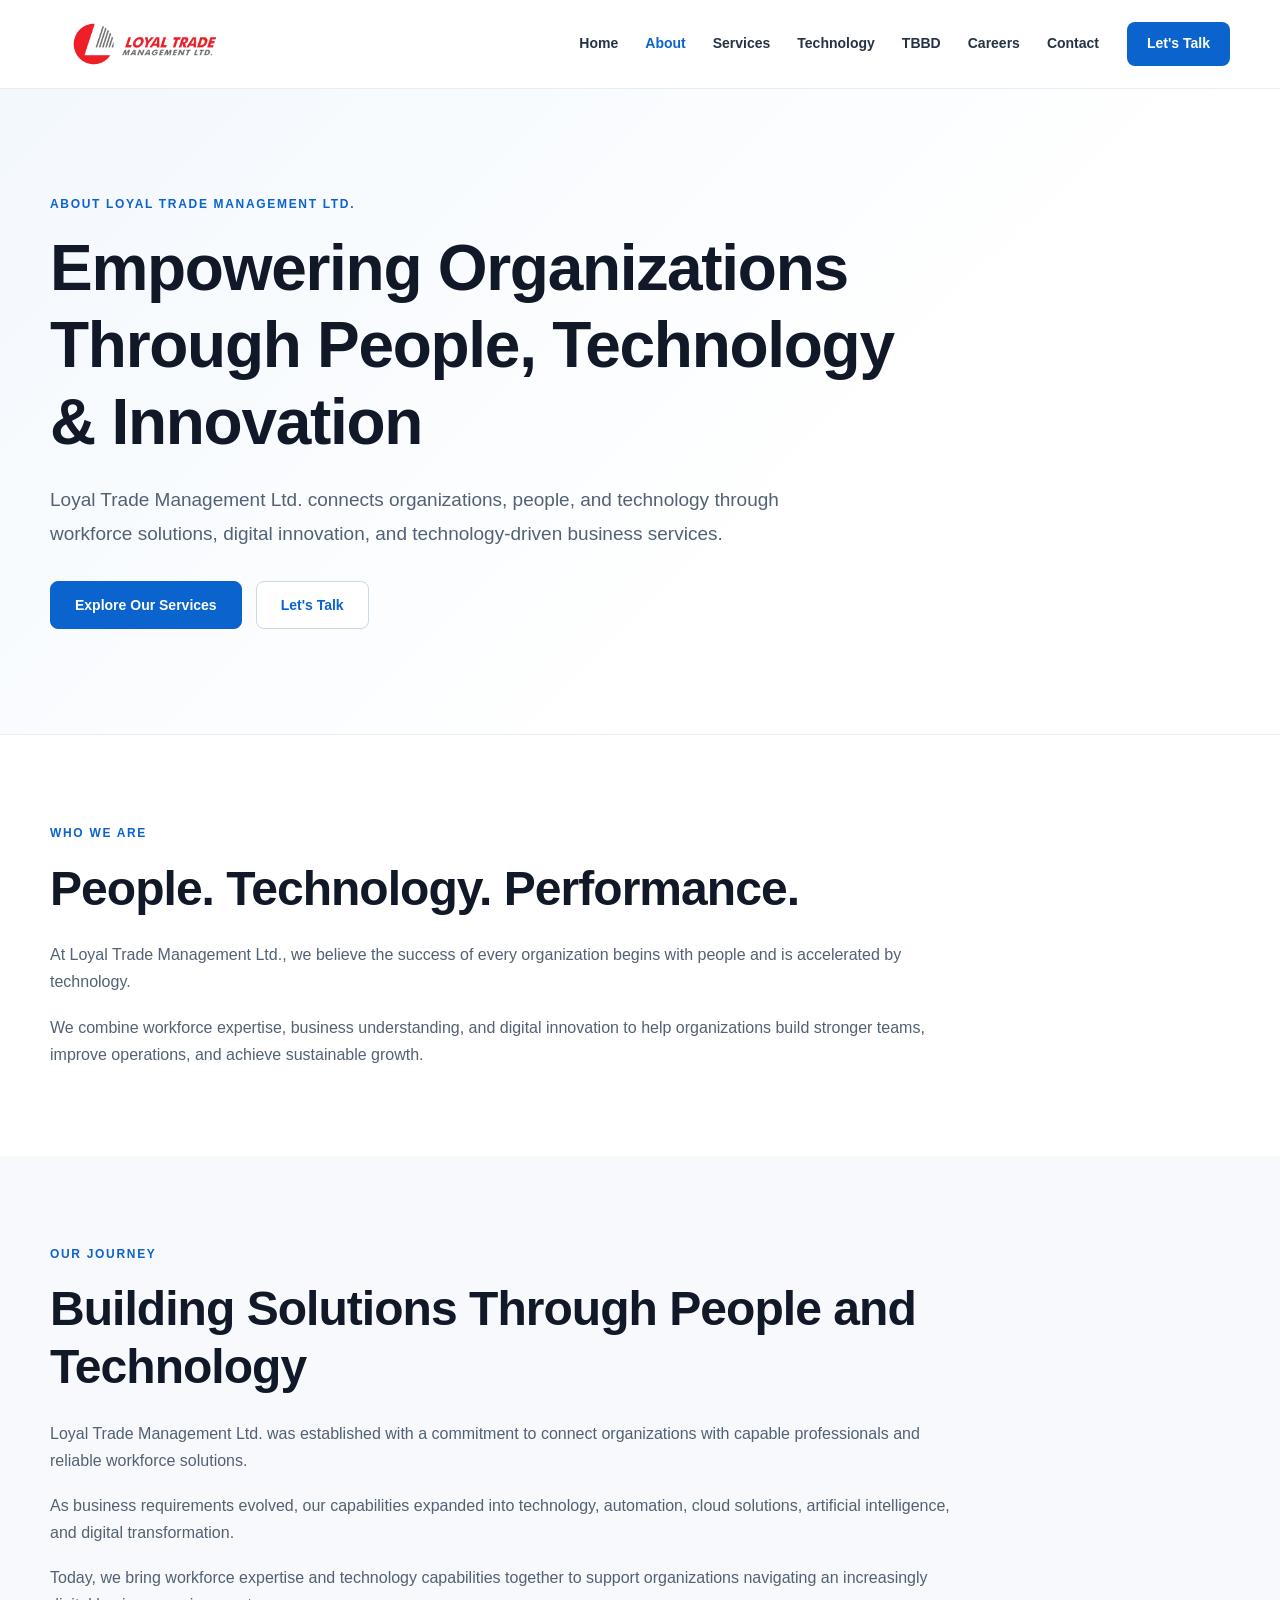
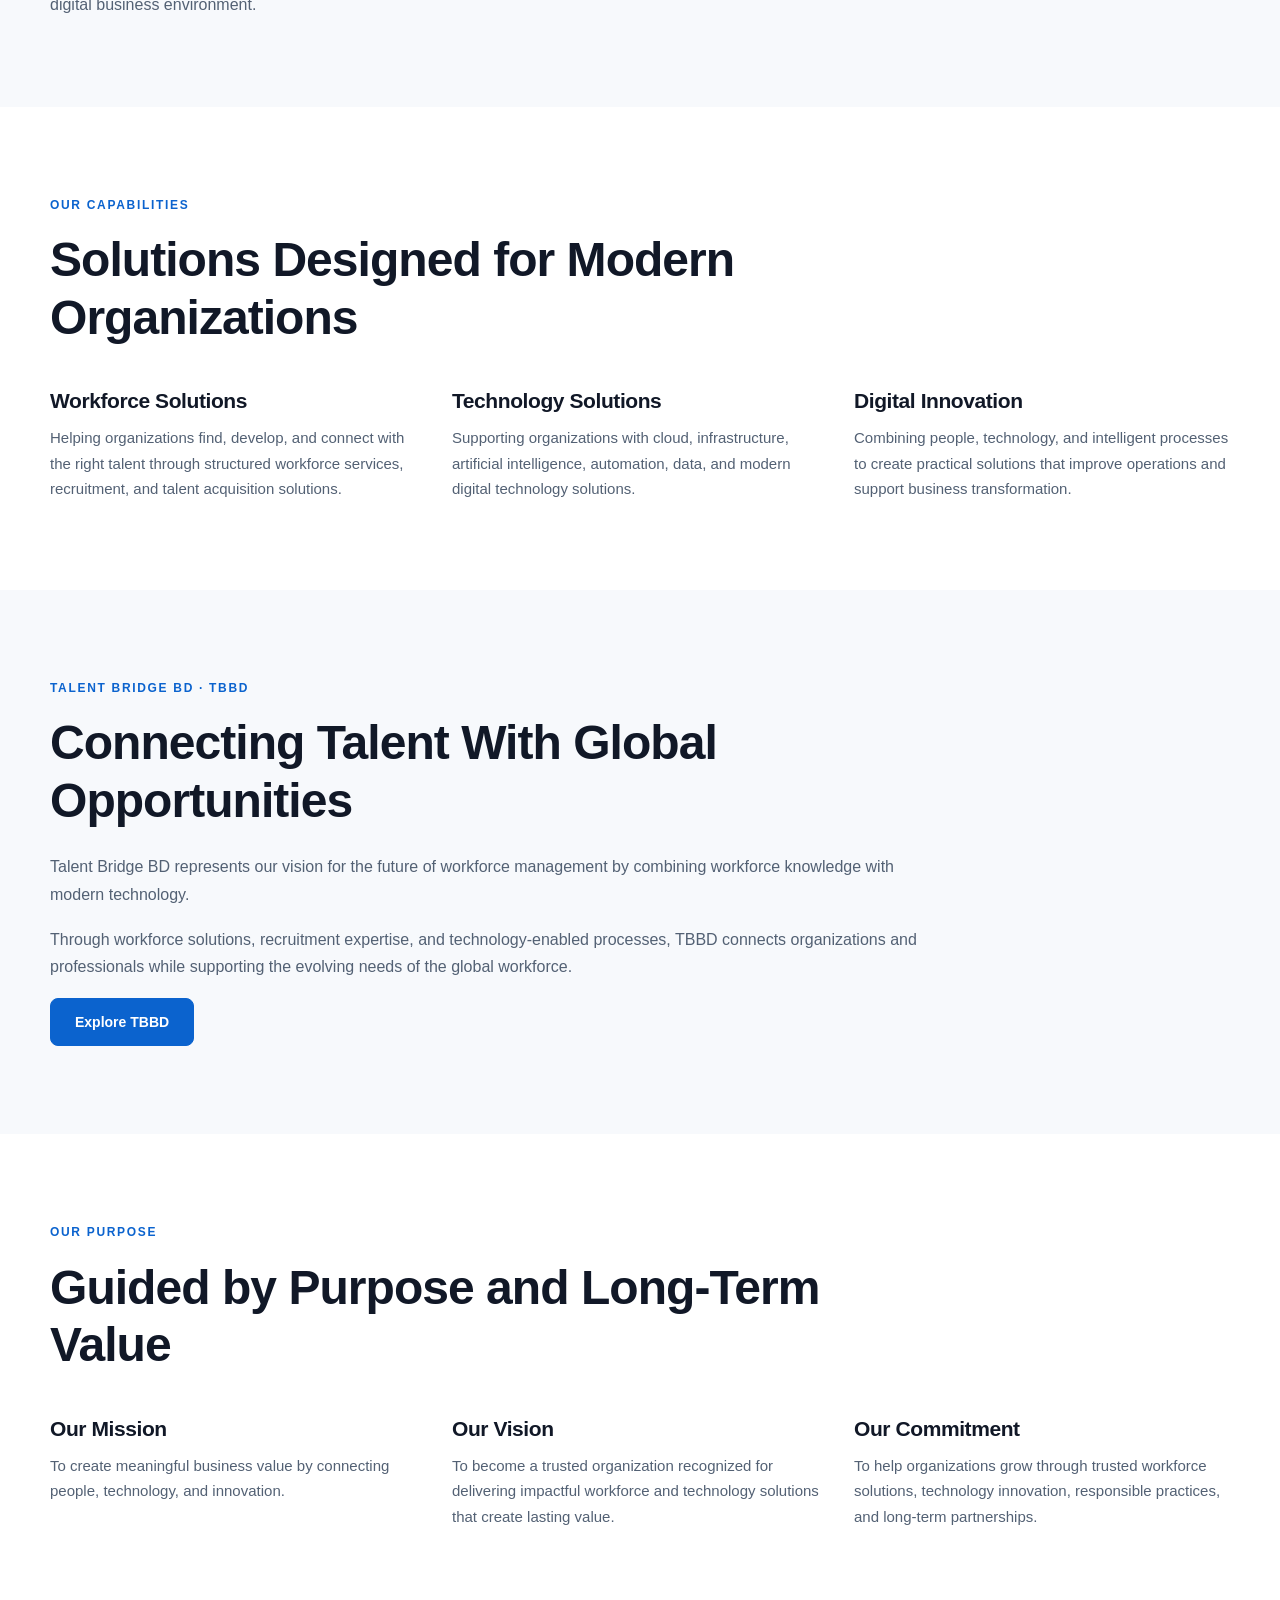
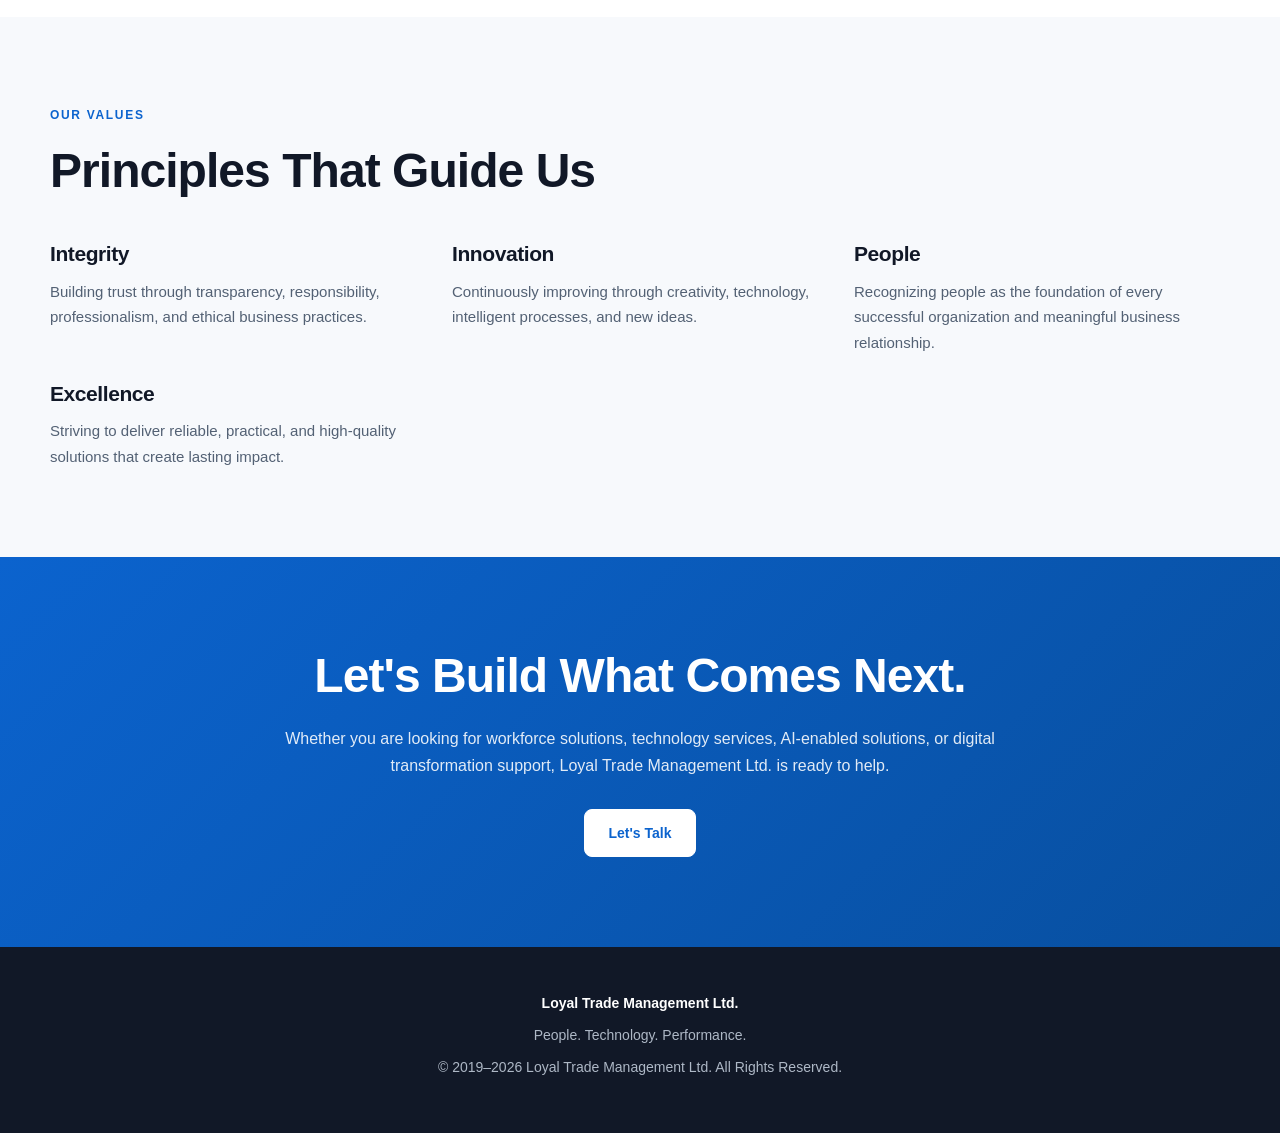
==== commit e2fe40c6: "Refactor meta tags and improve HTML structure - Updated and refined SEO meta tags across website pag" ====
--- a/about.html
+++ b/about.html
@@ -3,27 +3,30 @@
 
 <head>
 
-<meta charset="UTF-8">
-<meta name="viewport" content="width=device-width, initial-scale=1.0">
-
-<meta
-    name="description"
-    content="Learn about Loyal Trade Management Ltd., our workforce solutions, technology capabilities, digital innovation, mission, vision, and commitment to helping organizations grow."
->
-
-<meta
-    name="keywords"
-    content="Loyal Trade Management Ltd, workforce solutions, recruitment, technology, digital innovation, HR, HCM, Talent Bridge BD, TBBD"
->
-
-<meta
-    name="author"
-    content="Loyal Trade Management Ltd."
->
-
-<title>About | Loyal Trade Management Ltd.</title>
-
-<link rel="stylesheet" href="styles.css">
+    <meta charset="UTF-8">
+
+    <meta name="viewport"
+          content="width=device-width, initial-scale=1.0">
+
+    <meta
+        name="description"
+        content="Learn about Loyal Trade Management Ltd., our workforce solutions, technology capabilities, digital innovation, mission, vision, and commitment to helping organizations grow."
+    >
+
+    <meta
+        name="keywords"
+        content="Loyal Trade Management Ltd, workforce solutions, recruitment, technology, digital innovation, HR, HCM, Talent Bridge BD, TBBD"
+    >
+
+    <meta
+        name="author"
+        content="Loyal Trade Management Ltd."
+    >
+
+    <title>About | Loyal Trade Management Ltd.</title>
+
+    <link rel="stylesheet"
+          href="styles.css">
 
 </head>
 
@@ -31,9 +34,9 @@
 <body>
 
 
-<!-- =========================
+<!-- =========================================================
      HEADER
-========================= -->
+========================================================= -->
 
 <header class="site-header">
 
@@ -60,9 +63,7 @@
             aria-label="Main Navigation"
         >
 
-            <a
-                href="index.html"
-            >
+            <a href="index.html">
                 Home
             </a>
 
@@ -73,33 +74,23 @@
                 About
             </a>
 
-            <a
-                href="services.html"
-            >
+            <a href="services.html">
                 Services
             </a>
 
-            <a
-                href="technology.html"
-            >
+            <a href="technology.html">
                 Technology
             </a>
 
-            <a
-                href="tbbd.html"
-            >
+            <a href="tbbd.html">
                 TBBD
             </a>
 
-            <a
-                href="careers.html"
-            >
+            <a href="careers.html">
                 Careers
             </a>
 
-            <a
-                href="contact.html"
-            >
+            <a href="contact.html">
                 Contact
             </a>
 
@@ -120,85 +111,64 @@
 
 
 
-<!-- =========================
-     MAIN CONTENT
-========================= -->
-
 <main>
 
 
-<!-- =========================
-     HERO
-========================= -->
-
-<section class="hero">
-
-    <div class="container hero-container">
-
-
-        <div class="hero-content">
-
-
-            <p class="eyebrow">
-                ABOUT LOYAL TRADE MANAGEMENT LTD.
-            </p>
-
-
-            <h1>
-                Empowering Organizations Through People, Technology & Innovation
-            </h1>
-
-
-            <p>
-                Loyal Trade Management Ltd. connects organizations, people,
-                and technology through workforce solutions, digital innovation,
-                and technology-driven business services.
-            </p>
-
-
-            <div class="button-group">
-
-                <a
-                    href="services.html"
-                    class="button primary-button"
-                >
-                    Explore Our Services
-                </a>
-
-
-                <a
-                    href="contact.html"
-                    class="button secondary-button"
-                >
-                    Let's Talk
-                </a>
-
-            </div>
-
+<!-- =========================================================
+     ABOUT HERO
+========================================================= -->
+
+<section class="page-hero">
+
+    <div class="container">
+
+
+        <p class="section-label">
+            ABOUT LOYAL TRADE MANAGEMENT LTD.
+        </p>
+
+
+        <h1>
+            Empowering Organizations Through People, Technology & Innovation
+        </h1>
+
+
+        <p class="intro-text">
+            Loyal Trade Management Ltd. connects organizations, people,
+            and technology through workforce solutions, digital innovation,
+            and technology-driven business services.
+        </p>
+
+
+        <div class="button-group">
+
+            <a
+                href="services.html"
+                class="primary-button"
+            >
+                Explore Our Services
+            </a>
+
+
+            <a
+                href="contact.html"
+                class="secondary-button"
+            >
+                Let's Talk
+            </a>
 
         </div>
 
 
-
-        <div class="hero-image">
-
-            <img
-                src="assets/AI-Enabled Workforce Solutions.jpeg"
-                alt="AI-enabled workforce and technology solutions"
-            >
-
-        </div>
-
-
-    </div>
-
-</section>
-
-
-
-<!-- =========================
+    </div>
+
+</section>
+
+
+
+<!-- =========================================================
      WHO WE ARE
-========================= -->
+========================================================= -->
 
 <section class="section">
 
@@ -216,27 +186,28 @@
 
 
         <p>
-            At Loyal Trade Management Ltd., we believe the success of every
-            organization begins with people and is accelerated by technology.
-        </p>
-
-
-        <p>
-            We combine workforce expertise, business understanding, and digital
-            innovation to help organizations build stronger teams, improve
-            operations, and achieve sustainable growth.
-        </p>
-
-
-    </div>
-
-</section>
-
-
-
-<!-- =========================
+            At Loyal Trade Management Ltd., we believe the success of
+            every organization begins with people and is accelerated
+            by technology.
+        </p>
+
+
+        <p>
+            We combine workforce expertise, business understanding,
+            and digital innovation to help organizations build stronger
+            teams, improve operations, and achieve sustainable growth.
+        </p>
+
+
+    </div>
+
+</section>
+
+
+
+<!-- =========================================================
      OUR JOURNEY
-========================= -->
+========================================================= -->
 
 <section class="section light-section">
 
@@ -254,35 +225,35 @@
 
 
         <p>
-            Loyal Trade Management Ltd. was established with a commitment to
-            connect organizations with capable professionals and reliable
-            workforce solutions.
-        </p>
-
-
-        <p>
-            As business requirements evolved, our capabilities expanded into
-            technology, automation, cloud solutions, artificial intelligence,
-            and digital transformation.
-        </p>
-
-
-        <p>
-            Today, we bring workforce expertise and technology capabilities
-            together to support organizations navigating an increasingly
-            digital business environment.
-        </p>
-
-
-    </div>
-
-</section>
-
-
-
-<!-- =========================
+            Loyal Trade Management Ltd. was established with a
+            commitment to connect organizations with capable
+            professionals and reliable workforce solutions.
+        </p>
+
+
+        <p>
+            As business requirements evolved, our capabilities
+            expanded into technology, automation, cloud solutions,
+            artificial intelligence, and digital transformation.
+        </p>
+
+
+        <p>
+            Today, we bring workforce expertise and technology
+            capabilities together to support organizations navigating
+            an increasingly digital business environment.
+        </p>
+
+
+    </div>
+
+</section>
+
+
+
+<!-- =========================================================
      OUR CAPABILITIES
-========================= -->
+========================================================= -->
 
 <section class="section">
 
@@ -299,51 +270,54 @@
         </h2>
 
 
-        <div class="cards">
-
-
-            <div class="card">
+        <div class="content-grid">
+
+
+            <div>
 
                 <h3>
                     Workforce Solutions
                 </h3>
 
-                <p>
-                    Helping organizations find, develop, and connect with the
-                    right talent through structured workforce services,
-                    recruitment, and talent acquisition solutions.
-                </p>
-
-            </div>
-
-
-
-            <div class="card">
+
+                <p>
+                    Helping organizations find, develop, and connect
+                    with the right talent through structured workforce
+                    services, recruitment, and talent acquisition
+                    solutions.
+                </p>
+
+            </div>
+
+
+            <div>
 
                 <h3>
                     Technology Solutions
                 </h3>
 
+
                 <p>
                     Supporting organizations with cloud, infrastructure,
-                    artificial intelligence, automation, data, and modern
-                    digital technology solutions.
-                </p>
-
-            </div>
-
-
-
-            <div class="card">
+                    artificial intelligence, automation, data, and
+                    modern digital technology solutions.
+                </p>
+
+            </div>
+
+
+            <div>
 
                 <h3>
                     Digital Innovation
                 </h3>
 
-                <p>
-                    Combining people, technology, and intelligent processes to
-                    create practical solutions that improve operations and
-                    support business transformation.
+
+                <p>
+                    Combining people, technology, and intelligent
+                    processes to create practical solutions that
+                    improve operations and support business
+                    transformation.
                 </p>
 
             </div>
@@ -358,73 +332,57 @@
 
 
 
-<!-- =========================
+<!-- =========================================================
      TALENT BRIDGE BD
-========================= -->
+========================================================= -->
 
 <section class="section light-section">
 
-    <div class="container two-column">
-
-
-        <div>
-
-            <p class="section-label">
-                TALENT BRIDGE BD · TBBD
-            </p>
-
-
-            <h2>
-                Connecting Talent With Global Opportunities
-            </h2>
-
-
-            <p>
-                Talent Bridge BD represents our vision for the future of
-                workforce management by combining workforce knowledge with
-                modern technology.
-            </p>
-
-
-            <p>
-                Through workforce solutions, recruitment expertise, and
-                technology-enabled processes, TBBD connects organizations
-                and professionals while supporting the evolving needs of
-                the global workforce.
-            </p>
-
-
-            <a
-                href="tbbd.html"
-                class="button primary-button"
-            >
-                Explore TBBD
-            </a>
-
-
-        </div>
-
-
-
-        <div class="image-card">
-
-            <img
-                src="assets/TBBD.jpeg"
-                alt="Talent Bridge BD connecting talent with global opportunities"
-            >
-
-        </div>
-
-
-    </div>
-
-</section>
-
-
-
-<!-- =========================
+    <div class="container">
+
+
+        <p class="section-label">
+            TALENT BRIDGE BD · TBBD
+        </p>
+
+
+        <h2>
+            Connecting Talent With Global Opportunities
+        </h2>
+
+
+        <p>
+            Talent Bridge BD represents our vision for the future
+            of workforce management by combining workforce knowledge
+            with modern technology.
+        </p>
+
+
+        <p>
+            Through workforce solutions, recruitment expertise, and
+            technology-enabled processes, TBBD connects organizations
+            and professionals while supporting the evolving needs
+            of the global workforce.
+        </p>
+
+
+        <a
+            href="tbbd.html"
+            class="primary-button"
+        >
+            Explore TBBD
+        </a>
+
+
+    </div>
+
+</section>
+
+
+
+<!-- =========================================================
      MISSION & VISION
-========================= -->
+========================================================= -->
 
 <section class="section">
 
@@ -441,50 +399,51 @@
         </h2>
 
 
-        <div class="cards">
-
-
-            <div class="card">
+        <div class="content-grid">
+
+
+            <div>
 
                 <h3>
                     Our Mission
                 </h3>
 
-                <p>
-                    To create meaningful business value by connecting people,
-                    technology, and innovation.
-                </p>
-
-            </div>
-
-
-
-            <div class="card">
+
+                <p>
+                    To create meaningful business value by connecting
+                    people, technology, and innovation.
+                </p>
+
+            </div>
+
+
+            <div>
 
                 <h3>
                     Our Vision
                 </h3>
 
-                <p>
-                    To become a trusted organization recognized for delivering
-                    impactful workforce and technology solutions that create
-                    lasting value.
-                </p>
-
-            </div>
-
-
-
-            <div class="card">
+
+                <p>
+                    To become a trusted organization recognized for
+                    delivering impactful workforce and technology
+                    solutions that create lasting value.
+                </p>
+
+            </div>
+
+
+            <div>
 
                 <h3>
                     Our Commitment
                 </h3>
 
-                <p>
-                    To help organizations grow through trusted workforce
-                    solutions, technology innovation, responsible practices,
-                    and long-term partnerships.
+
+                <p>
+                    To help organizations grow through trusted
+                    workforce solutions, technology innovation,
+                    responsible practices, and long-term partnerships.
                 </p>
 
             </div>
@@ -499,9 +458,9 @@
 
 
 
-<!-- =========================
+<!-- =========================================================
      OUR VALUES
-========================= -->
+========================================================= -->
 
 <section class="section light-section">
 
@@ -518,14 +477,15 @@
         </h2>
 
 
-        <div class="cards">
-
-
-            <div class="card">
+        <div class="content-grid">
+
+
+            <div>
 
                 <h3>
                     Integrity
                 </h3>
+
 
                 <p>
                     Building trust through transparency, responsibility,
@@ -535,46 +495,47 @@
             </div>
 
 
-
-            <div class="card">
+            <div>
 
                 <h3>
                     Innovation
                 </h3>
 
-                <p>
-                    Continuously improving through creativity, technology,
-                    intelligent processes, and new ideas.
-                </p>
-
-            </div>
-
-
-
-            <div class="card">
+
+                <p>
+                    Continuously improving through creativity,
+                    technology, intelligent processes, and new ideas.
+                </p>
+
+            </div>
+
+
+            <div>
 
                 <h3>
                     People
                 </h3>
 
-                <p>
-                    Recognizing people as the foundation of every successful
-                    organization and meaningful business relationship.
-                </p>
-
-            </div>
-
-
-
-            <div class="card">
+
+                <p>
+                    Recognizing people as the foundation of every
+                    successful organization and meaningful business
+                    relationship.
+                </p>
+
+            </div>
+
+
+            <div>
 
                 <h3>
                     Excellence
                 </h3>
 
-                <p>
-                    Striving to deliver reliable, practical, and high-quality
-                    solutions that create lasting impact.
+
+                <p>
+                    Striving to deliver reliable, practical, and
+                    high-quality solutions that create lasting impact.
                 </p>
 
             </div>
@@ -589,9 +550,9 @@
 
 
 
-<!-- =========================
+<!-- =========================================================
      FINAL CTA
-========================= -->
+========================================================= -->
 
 <section class="cta-section">
 
@@ -604,15 +565,16 @@
 
 
         <p>
-            Whether you are looking for workforce solutions, technology
-            services, AI-enabled solutions, or digital transformation support,
-            Loyal Trade Management Ltd. is ready to help.
+            Whether you are looking for workforce solutions,
+            technology services, AI-enabled solutions, or digital
+            transformation support, Loyal Trade Management Ltd.
+            is ready to help.
         </p>
 
 
         <a
             href="contact.html"
-            class="button primary-button"
+            class="primary-button"
         >
             Let's Talk
         </a>
@@ -627,28 +589,35 @@
 
 
 
-<!-- =========================
+<!-- =========================================================
      FOOTER
-========================= -->
+========================================================= -->
 
 <footer class="site-footer">
 
     <div class="container">
 
 
-        <p>
-            Loyal Trade Management Ltd.
-        </p>
-
-
-        <p>
-            People. Technology. Performance.
-        </p>
-
-
-        <p>
-            ©️ 2019–2026 Loyal Trade Management Ltd. All Rights Reserved.
-        </p>
+        <div class="footer-bottom">
+
+
+            <p>
+                Loyal Trade Management Ltd.
+            </p>
+
+
+            <p>
+                People. Technology. Performance.
+            </p>
+
+
+            <p>
+                ©️ 2019–2026 Loyal Trade Management Ltd.
+                All Rights Reserved.
+            </p>
+
+
+        </div>
 
 
     </div>
--- a/styles.css
+++ b/styles.css
@@ -1,499 +1,1011 @@
-/* =========================
-   DESIGN VARIABLES
-========================= */
-
-:root {
-    --primary: #0067b8;
-    --primary-hover: #005a9f;
-    --heading: #102a43;
-    --text: #334155;
-    --border: #e5e7eb;
-    --light-bg: #f5f7fa;
-    --white: #ffffff;
-}
-
-
-/* =========================
-   GLOBAL
-========================= */
+/* =========================================================
+   LOYAL TRADE MANAGEMENT LTD.
+   FINAL WEBSITE STYLESHEET
+   People. Technology. Performance.
+========================================================= */
+
+
+/* =========================================================
+   RESET
+========================================================= */
 
 * {
+    margin: 0;
+    padding: 0;
     box-sizing: border-box;
 }
+
 
 html {
     scroll-behavior: smooth;
 }
 
+
 body {
-    margin: 0;
-    font-family: "Manrope", "Inter", Arial, sans-serif;
-    font-size: 17px;
-    font-weight: 400;
-    line-height: 1.65;
-    color: var(--text);
-    background: var(--white);
-}
+    font-family: "Manrope", Arial, sans-serif;
+    color: #172033;
+    background: #ffffff;
+    line-height: 1.7;
+    font-size: 16px;
+}
+
 
 img {
+    display: block;
     max-width: 100%;
-    display: block;
-}
+}
+
 
 a {
+    color: inherit;
     text-decoration: none;
-    color: inherit;
-}
-
-
-/* =========================
-   CONTAINER
-========================= */
+}
+
+
+button,
+input,
+select,
+textarea {
+    font: inherit;
+}
+
+
+/* =========================================================
+   GLOBAL CONTAINER
+========================================================= */
 
 .container {
-    max-width: 1240px;
+    width: min(1180px, calc(100% - 48px));
     margin: 0 auto;
-    padding: 0 40px;
-}
-
-
-/* =========================
-   ACCESSIBILITY
-========================= */
-
-a:focus-visible,
-.button:focus-visible {
-    outline: 3px solid var(--primary);
-    outline-offset: 3px;
-}
-
-
-/* =========================
+}
+
+
+/* =========================================================
    HEADER
-========================= */
+========================================================= */
 
 .site-header {
-    height: 100px;
-    background: var(--white);
-    border-bottom: 1px solid var(--border);
-}
+    width: 100%;
+    background: #ffffff;
+    border-bottom: 1px solid #e8edf3;
+    position: relative;
+    z-index: 1000;
+}
+
 
 .nav-container {
-    height: 100%;
+    min-height: 82px;
     display: flex;
     align-items: center;
     justify-content: space-between;
-}
-
-.brand img {
-    height: 92px;
-    width: auto;
-}
-
-nav {
+    gap: 28px;
+}
+
+
+.brand {
+    display: inline-flex;
+    align-items: center;
+    flex-shrink: 0;
+}
+
+
+.brand-logo {
+    width: 190px;
+    height: auto;
+}
+
+
+.main-nav {
     display: flex;
     align-items: center;
-    gap: 32px;
-}
-
-nav a {
-    font-size: 15px;
+    justify-content: center;
+    gap: 27px;
+    margin-left: auto;
+}
+
+
+.main-nav a {
+    color: #263246;
+    font-size: 14px;
     font-weight: 600;
-    line-height: 1.4;
-    color: var(--heading);
-    transition: color 0.2s ease;
-}
-
-nav a:hover {
-    color: var(--primary);
-}
+    transition:
+        color 0.2s ease,
+        opacity 0.2s ease;
+}
+
+
+.main-nav a:hover {
+    color: #0b63ce;
+}
+
+
+.main-nav a[aria-current="page"] {
+    color: #0b63ce;
+}
+
+
+/* =========================================================
+   NAV BUTTON
+========================================================= */
 
 .nav-button {
-    background: var(--primary);
-    color: var(--white) !important;
-    padding: 12px 24px;
-    border-radius: 8px;
-    transition:
-        background-color 0.2s ease,
-        color 0.2s ease,
-        transform 0.2s ease;
-}
-
-.nav-button:hover {
-    background: var(--primary-hover);
-    transform: translateY(-2px);
-}
-
-
-/* =========================
-   HERO
-========================= */
-
-.hero {
-    padding: 72px 0;
-}
-
-.hero-container {
-    display: grid;
-    grid-template-columns: 1.05fr 0.95fr;
-    gap: 56px;
-    align-items: center;
-}
-
-.hero-content {
-    max-width: 700px;
-}
-
-.eyebrow {
-    margin-bottom: 20px;
-    font-size: 13px;
-    font-weight: 700;
-    line-height: 1.4;
-    letter-spacing: 0.1em;
-    color: var(--text);
-}
-
-h1 {
-    margin: 0 0 26px;
-    color: var(--heading);
-    font-size: 54px;
-    line-height: 1.1;
-    letter-spacing: -0.8px;
-    font-weight: 700;
-}
-
-.hero-content p {
-    max-width: 620px;
-    margin: 0;
-    font-size: 18px;
-    line-height: 1.65;
-}
-
-.hero-image img {
-    width: 100%;
-    height: 520px;
-    object-fit: cover;
-    border-radius: 18px;
-}
-
-
-/* =========================
-   BUTTONS
-========================= */
-
-.button-group {
-    display: flex;
-    gap: 12px;
-    margin-top: 32px;
-}
-
-.button {
     display: inline-flex;
     align-items: center;
     justify-content: center;
-    padding: 15px 26px;
+    min-height: 44px;
+    padding: 0 20px;
     border-radius: 8px;
-    font-size: 16px;
-    font-weight: 600;
-    line-height: 1.4;
+    background: #0b63ce;
+    color: #ffffff !important;
+    font-size: 14px;
+    font-weight: 700;
+    white-space: nowrap;
     transition:
-        background-color 0.2s ease,
+        background 0.2s ease,
+        transform 0.2s ease;
+}
+
+
+.nav-button:hover {
+    background: #084f9f;
+    transform: translateY(-1px);
+}
+
+
+/* =========================================================
+   TYPOGRAPHY
+========================================================= */
+
+h1,
+h2,
+h3 {
+    color: #111827;
+    line-height: 1.2;
+    letter-spacing: -0.02em;
+}
+
+
+h1 {
+    font-size: clamp(42px, 5vw, 68px);
+    font-weight: 700;
+}
+
+
+h2 {
+    font-size: clamp(32px, 4vw, 48px);
+    font-weight: 700;
+    margin-bottom: 24px;
+}
+
+
+h3 {
+    font-size: 21px;
+    font-weight: 700;
+    margin-bottom: 12px;
+}
+
+
+p {
+    color: #536174;
+    margin-bottom: 18px;
+}
+
+
+p:last-child {
+    margin-bottom: 0;
+}
+
+
+.eyebrow,
+.section-label {
+    color: #0b63ce;
+    font-size: 12px;
+    font-weight: 800;
+    letter-spacing: 0.14em;
+    text-transform: uppercase;
+}
+
+
+.eyebrow {
+    margin-bottom: 18px;
+}
+
+
+.section-label {
+    margin-bottom: 16px;
+}
+
+
+.intro-text {
+    max-width: 760px;
+    font-size: 19px;
+    line-height: 1.8;
+}
+
+
+/* =========================================================
+   BUTTONS
+========================================================= */
+
+.button-group {
+    display: flex;
+    flex-wrap: wrap;
+    align-items: center;
+    gap: 14px;
+    margin-top: 30px;
+}
+
+
+.button,
+.primary-button,
+.secondary-button {
+    display: inline-flex;
+    align-items: center;
+    justify-content: center;
+    min-height: 48px;
+    padding: 0 24px;
+    border-radius: 8px;
+    font-size: 14px;
+    font-weight: 700;
+    line-height: 1.2;
+    cursor: pointer;
+    transition:
+        background 0.2s ease,
         color 0.2s ease,
         border-color 0.2s ease,
         transform 0.2s ease;
 }
 
-.button:hover {
-    transform: translateY(-2px);
-}
 
 .primary-button {
-    background: var(--primary);
-    color: var(--white);
-}
+    background: #0b63ce;
+    color: #ffffff;
+    border: 1px solid #0b63ce;
+}
+
 
 .primary-button:hover {
-    background: var(--primary-hover);
-}
+    background: #084f9f;
+    border-color: #084f9f;
+    transform: translateY(-1px);
+}
+
 
 .secondary-button {
-    border: 1px solid var(--primary);
-    color: var(--primary);
-    background: var(--white);
-}
+    background: #ffffff;
+    color: #0b63ce;
+    border: 1px solid #cbd8e8;
+}
+
 
 .secondary-button:hover {
-    background: #f0f7fc;
-}
-
-
-/* =========================
+    background: #f2f7fc;
+    border-color: #0b63ce;
+    transform: translateY(-1px);
+}
+
+
+/* =========================================================
+   HERO
+========================================================= */
+
+.hero {
+    padding: 82px 0 90px;
+    background:
+        linear-gradient(
+            180deg,
+            #f7faff 0%,
+            #ffffff 100%
+        );
+}
+
+
+.hero-container {
+    min-height: 560px;
+    display: grid;
+    grid-template-columns: minmax(0, 1fr) minmax(420px, 0.9fr);
+    align-items: center;
+    gap: 70px;
+}
+
+
+.hero-content {
+    max-width: 650px;
+}
+
+
+.hero-content h1 {
+    margin-bottom: 24px;
+}
+
+
+.hero-content > p:not(.eyebrow) {
+    max-width: 650px;
+    font-size: 18px;
+    line-height: 1.8;
+}
+
+
+.hero-image {
+    width: 100%;
+    overflow: hidden;
+    border-radius: 18px;
+    background: #edf3f9;
+    box-shadow: 0 18px 50px rgba(21, 45, 75, 0.10);
+}
+
+
+.hero-image img {
+    width: 100%;
+    height: 460px;
+    object-fit: cover;
+}
+
+
+/* =========================================================
+   PAGE HERO
+========================================================= */
+
+.page-hero {
+    padding: 105px 0;
+    background:
+        linear-gradient(
+            135deg,
+            #f3f8fd 0%,
+            #ffffff 65%
+        );
+    border-bottom: 1px solid #e7edf4;
+}
+
+
+.page-hero h1 {
+    max-width: 850px;
+    margin-bottom: 22px;
+}
+
+
+/* =========================================================
+   SERVICES BANNER
+========================================================= */
+
+.services-banner {
+    min-height: 390px;
+    display: flex;
+    align-items: center;
+}
+
+
+/* =========================================================
    SECTIONS
-========================= */
+========================================================= */
 
 .section {
-    padding: 96px 0;
-}
+    padding: 88px 0;
+}
+
 
 .light-section {
-    background: var(--light-bg);
-}
-
-.section-label {
-    font-size: 13px;
-    font-weight: 700;
-    line-height: 1.4;
-    letter-spacing: 0.1em;
-    color: var(--primary);
-}
-
-h2 {
+    background: #f7f9fc;
+}
+
+
+.section > .container > h2,
+.section > .container > p {
+    max-width: 900px;
+}
+
+
+.section > .container > h2 {
+    margin-bottom: 24px;
+}
+
+
+.section > .container > h2 + p {
     margin-top: 0;
-    margin-bottom: 24px;
-    color: var(--heading);
-    font-size: 40px;
-    line-height: 1.2;
-    letter-spacing: -0.4px;
-    font-weight: 700;
-}
-
-h3 {
-    margin-top: 0;
-    margin-bottom: 16px;
-    color: var(--heading);
-    font-size: 24px;
-    line-height: 1.3;
-    font-weight: 600;
-}
-
-p {
-    font-size: 17px;
-    line-height: 1.65;
-}
-
-
-/* =========================
-   CARDS
-========================= */
+}
+
+
+/* =========================================================
+   TWO COLUMN
+========================================================= */
+
+.two-column {
+    display: grid;
+    grid-template-columns: minmax(0, 1fr) minmax(0, 1fr);
+    gap: 65px;
+    align-items: center;
+}
+
+
+/* =========================================================
+   CONTENT GRID
+========================================================= */
 
 .content-grid {
     display: grid;
-    grid-template-columns: repeat(3, 1fr);
-    gap: 32px;
-}
+    grid-template-columns: repeat(3, minmax(0, 1fr));
+    gap: 26px;
+    margin-top: 42px;
+}
+
 
 .content-grid > div {
-    padding: 32px;
-    border: 1px solid var(--border);
+    min-width: 0;
+}
+
+
+.content-grid p {
+    font-size: 15px;
+}
+
+
+/* =========================================================
+   CARDS
+========================================================= */
+
+.cards {
+    display: grid;
+    grid-template-columns: repeat(3, minmax(0, 1fr));
+    gap: 26px;
+    margin-top: 40px;
+}
+
+
+.card {
+    padding: 30px;
+    background: #ffffff;
+    border: 1px solid #e5eaf0;
     border-radius: 14px;
-    background: var(--white);
-}
-
-
-/* =========================
-   TWO COLUMN
-========================= */
-
-.two-column {
-    display: grid;
-    grid-template-columns: 1fr 1fr;
-    gap: 56px;
-    align-items: center;
-}
+    box-shadow: 0 8px 25px rgba(30, 50, 75, 0.05);
+}
+
+
+.light-section .card {
+    background: #ffffff;
+}
+
+
+.card h3 {
+    margin-bottom: 14px;
+}
+
+
+.card p {
+    font-size: 15px;
+}
+
+
+/* =========================================================
+   LISTS
+========================================================= */
+
+ul {
+    margin: 20px 0 0 20px;
+    padding: 0;
+}
+
+
+li {
+    margin-bottom: 8px;
+    color: #536174;
+    line-height: 1.6;
+}
+
+
+/* =========================================================
+   IMAGE CARD
+========================================================= */
+
+.image-card {
+    overflow: hidden;
+    border-radius: 16px;
+    background: #edf3f9;
+    box-shadow: 0 14px 40px rgba(21, 45, 75, 0.08);
+}
+
 
 .image-card img {
     width: 100%;
-    height: 420px;
+    height: 430px;
     object-fit: cover;
+}
+
+
+/* =========================================================
+   NETWORKING IMAGE
+========================================================= */
+
+.networking-image {
+    width: 100%;
+    margin: 40px 0 45px;
+    padding: 24px;
+    background: #ffffff;
+    border: 1px solid #e5eaf0;
     border-radius: 16px;
-}
-
-
-/* =========================
+    overflow: hidden;
+}
+
+
+.networking-image img {
+    width: 100%;
+    max-height: 560px;
+    object-fit: contain;
+    margin: 0 auto;
+}
+
+
+/* =========================================================
+   TECHNOLOGY PAGE
+========================================================= */
+
+.hero-image img[src*="technology"] {
+    object-position: center;
+}
+
+
+.two-column .content-grid {
+    margin-top: 0;
+}
+
+
+/* =========================================================
+   TBBD PAGE
+========================================================= */
+
+.hero-image img[src*="tbbd"] {
+    object-position: center;
+}
+
+
+.image-card img[src*="ou"] {
+    object-fit: contain;
+    padding: 18px;
+    background: #f4f7fa;
+}
+
+
+/* =========================================================
+   CONTACT FORM
+========================================================= */
+
+form {
+    max-width: 760px;
+    margin-top: 35px;
+}
+
+
+form p {
+    margin-bottom: 8px;
+}
+
+
+form label {
+    color: #263246;
+    font-size: 14px;
+    font-weight: 700;
+}
+
+
+input,
+select,
+textarea {
+    width: 100%;
+    padding: 14px 16px;
+    margin-bottom: 20px;
+    border: 1px solid #d5dde7;
+    border-radius: 8px;
+    background: #ffffff;
+    color: #172033;
+    outline: none;
+    transition:
+        border-color 0.2s ease,
+        box-shadow 0.2s ease;
+}
+
+
+input,
+select {
+    min-height: 50px;
+}
+
+
+textarea {
+    min-height: 160px;
+    resize: vertical;
+}
+
+
+input::placeholder,
+textarea::placeholder {
+    color: #8a96a6;
+}
+
+
+input:focus,
+select:focus,
+textarea:focus {
+    border-color: #0b63ce;
+    box-shadow: 0 0 0 3px rgba(11, 99, 206, 0.10);
+}
+
+
+/* =========================================================
    CTA
-========================= */
+========================================================= */
 
 .cta-section {
     padding: 90px 0;
-    background: linear-gradient(
-        135deg,
-        #102a43 0%,
-        #0f3b61 100%
-    );
+    background:
+        linear-gradient(
+            135deg,
+            #0b63ce 0%,
+            #084f9f 100%
+        );
     text-align: center;
 }
 
+
 .cta-section h2 {
-    color: var(--white);
-}
+    color: #ffffff;
+    max-width: 800px;
+    margin: 0 auto 20px;
+}
+
 
 .cta-section p {
-    max-width: 700px;
-    margin: 0 auto 32px;
-    color: var(--white);
-}
-
-
-/* =========================
+    max-width: 760px;
+    margin: 0 auto 30px;
+    color: rgba(255, 255, 255, 0.88);
+}
+
+
+.cta-section .primary-button {
+    background: #ffffff;
+    color: #0b63ce;
+    border-color: #ffffff;
+}
+
+
+.cta-section .primary-button:hover {
+    background: #f1f6fb;
+    border-color: #f1f6fb;
+}
+
+
+/* =========================================================
    FOOTER
-========================= */
+========================================================= */
 
 .site-footer {
-    padding: 40px 0;
-    border-top: 1px solid var(--border);
+    padding: 45px 0;
+    background: #111827;
+}
+
+
+.footer-bottom {
     text-align: center;
 }
 
-.site-footer p {
-    margin: 0;
+
+.footer-bottom p {
+    color: #aeb8c6;
     font-size: 14px;
-    line-height: 1.6;
-}
-
-
-/* =========================
-   MOBILE
-========================= */
-
-@media (max-width: 900px) {
+    margin-bottom: 8px;
+}
+
+
+.footer-bottom p:first-child {
+    color: #ffffff;
+    font-weight: 700;
+}
+
+
+.footer-bottom a {
+    color: #c9d4e1;
+    transition: color 0.2s ease;
+}
+
+
+.footer-bottom a:hover {
+    color: #ffffff;
+}
+
+
+/* =========================================================
+   CONTACT / GENERAL FOOTER SUPPORT
+========================================================= */
+
+.site-footer a {
+    text-decoration: none;
+}
+
+
+.site-footer a:hover {
+    text-decoration: underline;
+}
+
+
+/* =========================================================
+   RESPONSIVE — TABLET
+========================================================= */
+
+@media (max-width: 1050px) {
+
+    .nav-container {
+        gap: 18px;
+    }
+
+
+    .main-nav {
+        gap: 18px;
+    }
+
+
+    .main-nav a {
+        font-size: 13px;
+    }
+
+
+    .hero-container {
+        grid-template-columns: minmax(0, 1fr) minmax(360px, 0.9fr);
+        gap: 45px;
+    }
+
+
+    .hero-image img {
+        height: 410px;
+    }
+
+
+    .content-grid,
+    .cards {
+        grid-template-columns: repeat(2, minmax(0, 1fr));
+    }
+
+}
+
+
+/* =========================================================
+   RESPONSIVE — MOBILE
+========================================================= */
+
+@media (max-width: 800px) {
 
     .container {
-        padding: 0 24px;
-    }
-
-    nav {
-        display: none;
-    }
-
-    .hero-container,
+        width: min(100% - 32px, 680px);
+    }
+
+
+    .nav-container {
+        min-height: auto;
+        padding: 18px 0;
+        flex-wrap: wrap;
+        justify-content: center;
+    }
+
+
+    .brand {
+        width: 100%;
+        justify-content: center;
+    }
+
+
+    .brand-logo {
+        width: 175px;
+    }
+
+
+    .main-nav {
+        width: 100%;
+        display: flex;
+        flex-wrap: wrap;
+        justify-content: center;
+        gap: 12px 18px;
+        margin-left: 0;
+    }
+
+
+    .main-nav a {
+        font-size: 13px;
+    }
+
+
+    .nav-button {
+        width: auto;
+        margin-top: 4px;
+    }
+
+
+    h1 {
+        font-size: clamp(36px, 10vw, 52px);
+    }
+
+
+    h2 {
+        font-size: clamp(29px, 8vw, 40px);
+    }
+
+
+    .hero {
+        padding: 65px 0 70px;
+    }
+
+
+    .hero-container {
+        min-height: auto;
+        grid-template-columns: 1fr;
+        gap: 40px;
+    }
+
+
+    .hero-content {
+        max-width: none;
+    }
+
+
+    .hero-content > p:not(.eyebrow) {
+        font-size: 16px;
+    }
+
+
+    .hero-image img {
+        height: 340px;
+    }
+
+
+    .page-hero {
+        padding: 75px 0;
+    }
+
+
+    .section {
+        padding: 70px 0;
+    }
+
+
     .two-column {
         grid-template-columns: 1fr;
-    }
+        gap: 40px;
+    }
+
+
+    .content-grid,
+    .cards {
+        grid-template-columns: 1fr;
+        gap: 22px;
+        margin-top: 32px;
+    }
+
+
+    .image-card img {
+        height: 350px;
+    }
+
+
+    .networking-image {
+        margin: 30px 0 35px;
+        padding: 14px;
+    }
+
+
+    .cta-section {
+        padding: 70px 0;
+    }
+
+}
+
+
+/* =========================================================
+   RESPONSIVE — SMALL MOBILE
+========================================================= */
+
+@media (max-width: 520px) {
+
+    .container {
+        width: min(100% - 24px, 680px);
+    }
+
+
+    .nav-container {
+        gap: 14px;
+    }
+
+
+    .main-nav {
+        gap: 10px 14px;
+    }
+
+
+    .main-nav a {
+        font-size: 12px;
+    }
+
+
+    .nav-button {
+        width: 100%;
+    }
+
 
     .hero {
-        padding: 56px 0;
-    }
-
-    h1 {
-        font-size: 40px;
-        line-height: 1.15;
-    }
-
-    h2 {
-        font-size: 32px;
-    }
-
-    h3 {
-        font-size: 22px;
-    }
-
-    .hero-content p {
-        font-size: 17px;
-    }
+        padding: 52px 0 60px;
+    }
+
 
     .hero-image img {
-        height: 360px;
-    }
-
-    .content-grid {
-        grid-template-columns: 1fr;
-    }
+        height: 270px;
+    }
+
+
+    .page-hero {
+        padding: 60px 0;
+    }
+
 
     .section {
-        padding: 72px 0;
-    }
-
-    .brand img {
-        height: 60px;
-    }
-
-    .button-group {
-        flex-wrap: wrap;
-    }
-}
-
-
-/* =========================
-   SMALL MOBILE
-========================= */
-
-@media (max-width: 600px) {
-
-    .container {
-        padding: 0 20px;
-    }
-
-    .site-header {
-        height: 82px;
-    }
-
-    .brand img {
-        height: 58px;
-    }
-
-    .hero {
-        padding: 48px 0;
-    }
-
-    h1 {
-        font-size: 34px;
-        line-height: 1.15;
-        letter-spacing: -0.4px;
-    }
-
-    h2 {
-        font-size: 28px;
-    }
-
-    h3 {
-        font-size: 20px;
-    }
-
-    body,
-    p {
-        font-size: 16px;
-    }
-
-    .hero-content p {
-        font-size: 16px;
-    }
-
-    .hero-image img {
-        height: 300px;
-        border-radius: 14px;
-    }
-
-    .section {
-        padding: 60px 0;
-    }
-
-    .content-grid {
-        gap: 20px;
-    }
-
-    .content-grid > div {
-        padding: 24px;
-    }
-
-    .two-column {
-        gap: 36px;
-    }
-
-    .image-card img {
-        height: 320px;
-        border-radius: 14px;
-    }
+        padding: 58px 0;
+    }
+
 
     .button-group {
         flex-direction: column;
         align-items: stretch;
     }
 
-    .button {
+
+    .button,
+    .primary-button,
+    .secondary-button {
         width: 100%;
     }
 
+
+    .image-card img {
+        height: 280px;
+    }
+
+
+    .networking-image {
+        padding: 10px;
+    }
+
+
+    .card {
+        padding: 24px;
+    }
+
+
     .cta-section {
-        padding: 64px 0;
-    }
-}
+        padding: 60px 0;
+    }
+
+}
+
+
+/* =========================================================
+   ACCESSIBILITY
+========================================================= */
+
+:focus-visible {
+    outline: 3px solid rgba(11, 99, 206, 0.35);
+    outline-offset: 3px;
+}
+
+
+/* =========================================================
+   REDUCED MOTION
+========================================================= */
+
+@media (prefers-reduced-motion: reduce) {
+
+    html {
+        scroll-behavior: auto;
+    }
+
+
+    *,
+    *::before,
+    *::after {
+        transition: none !important;
+    }
+
+}
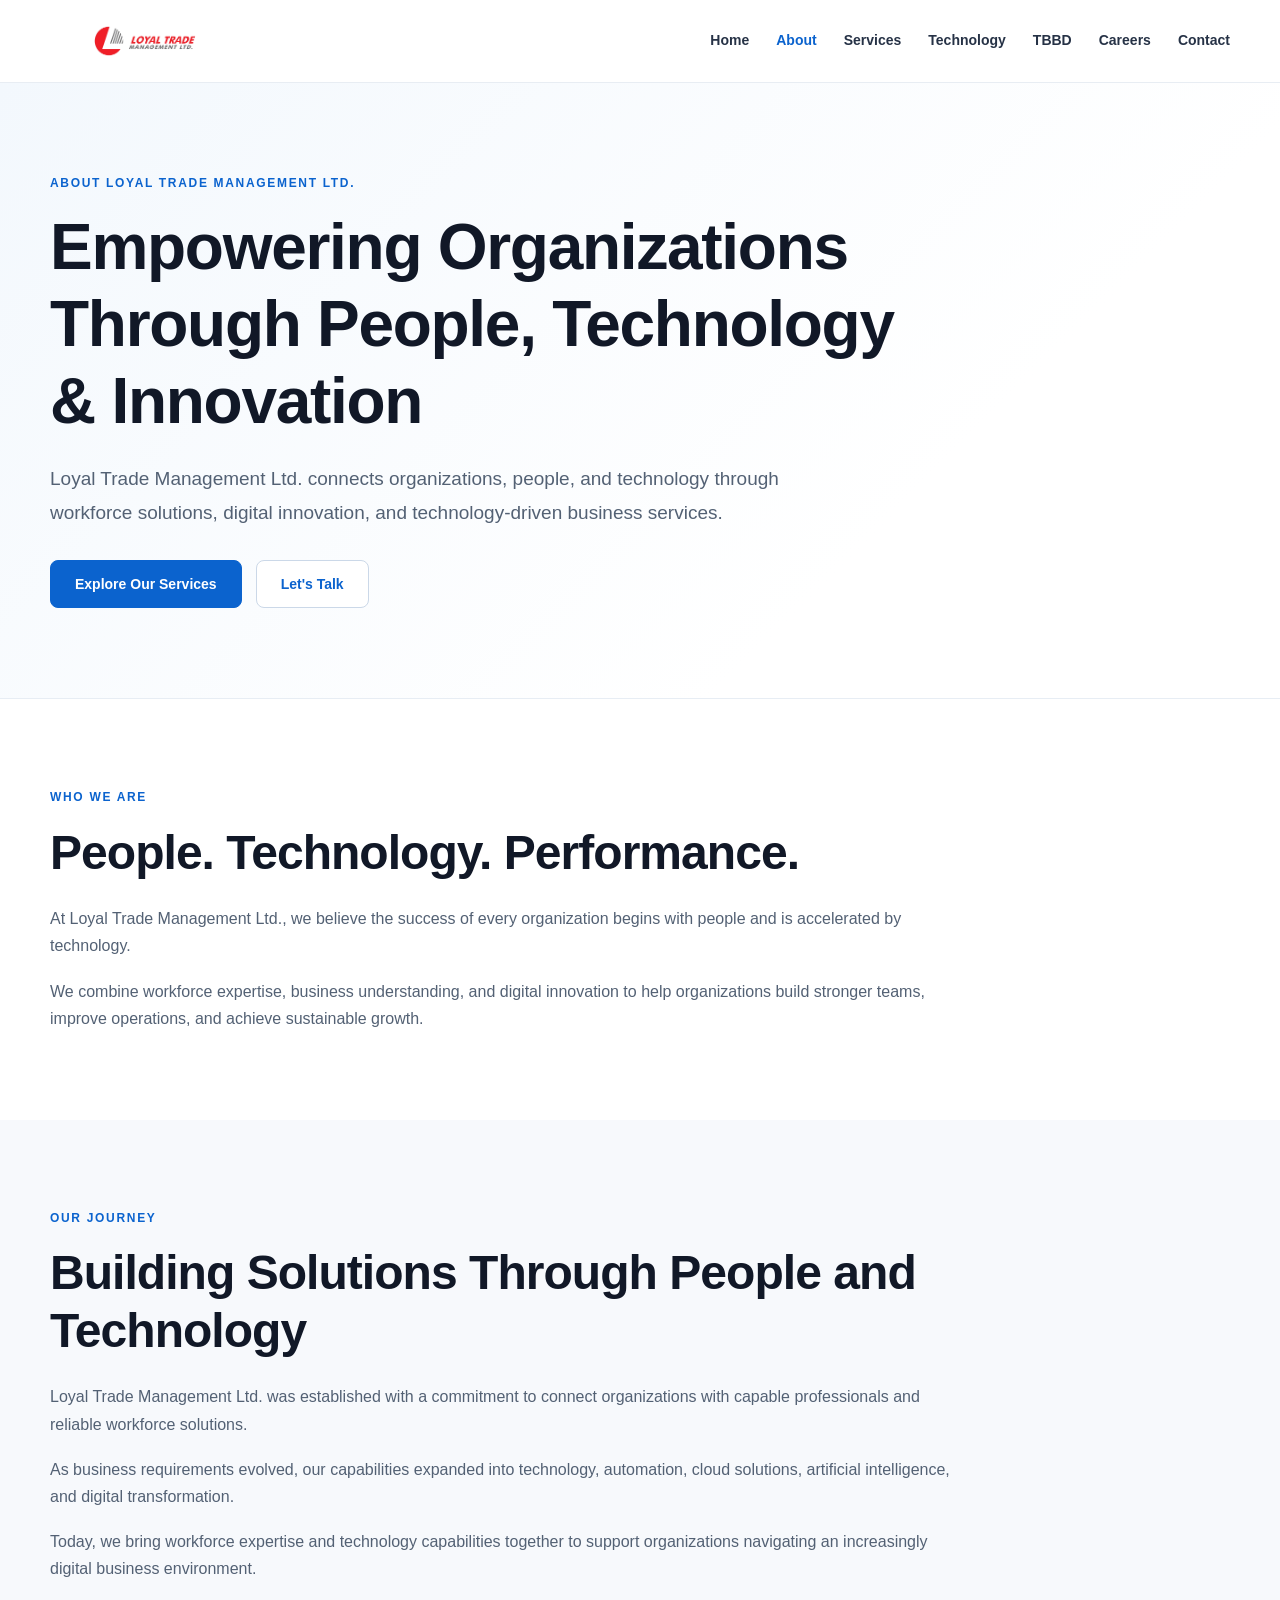
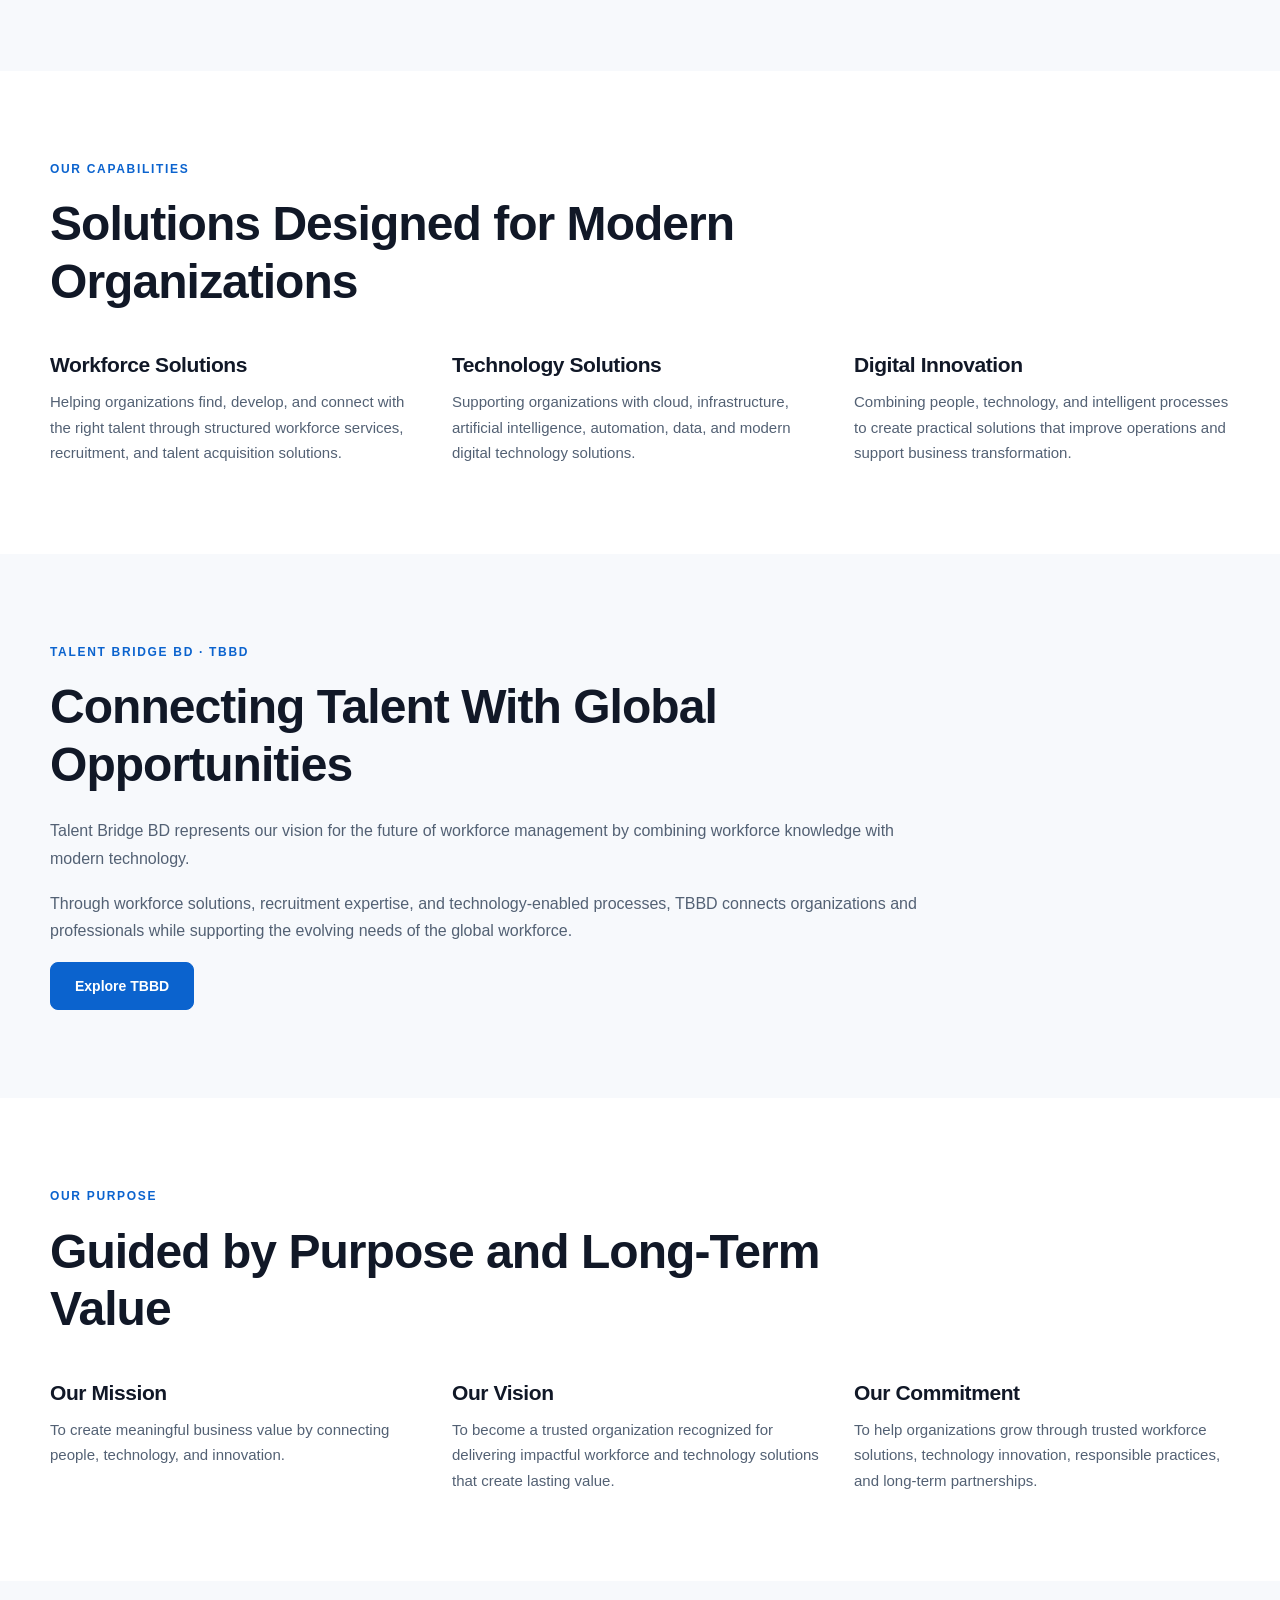
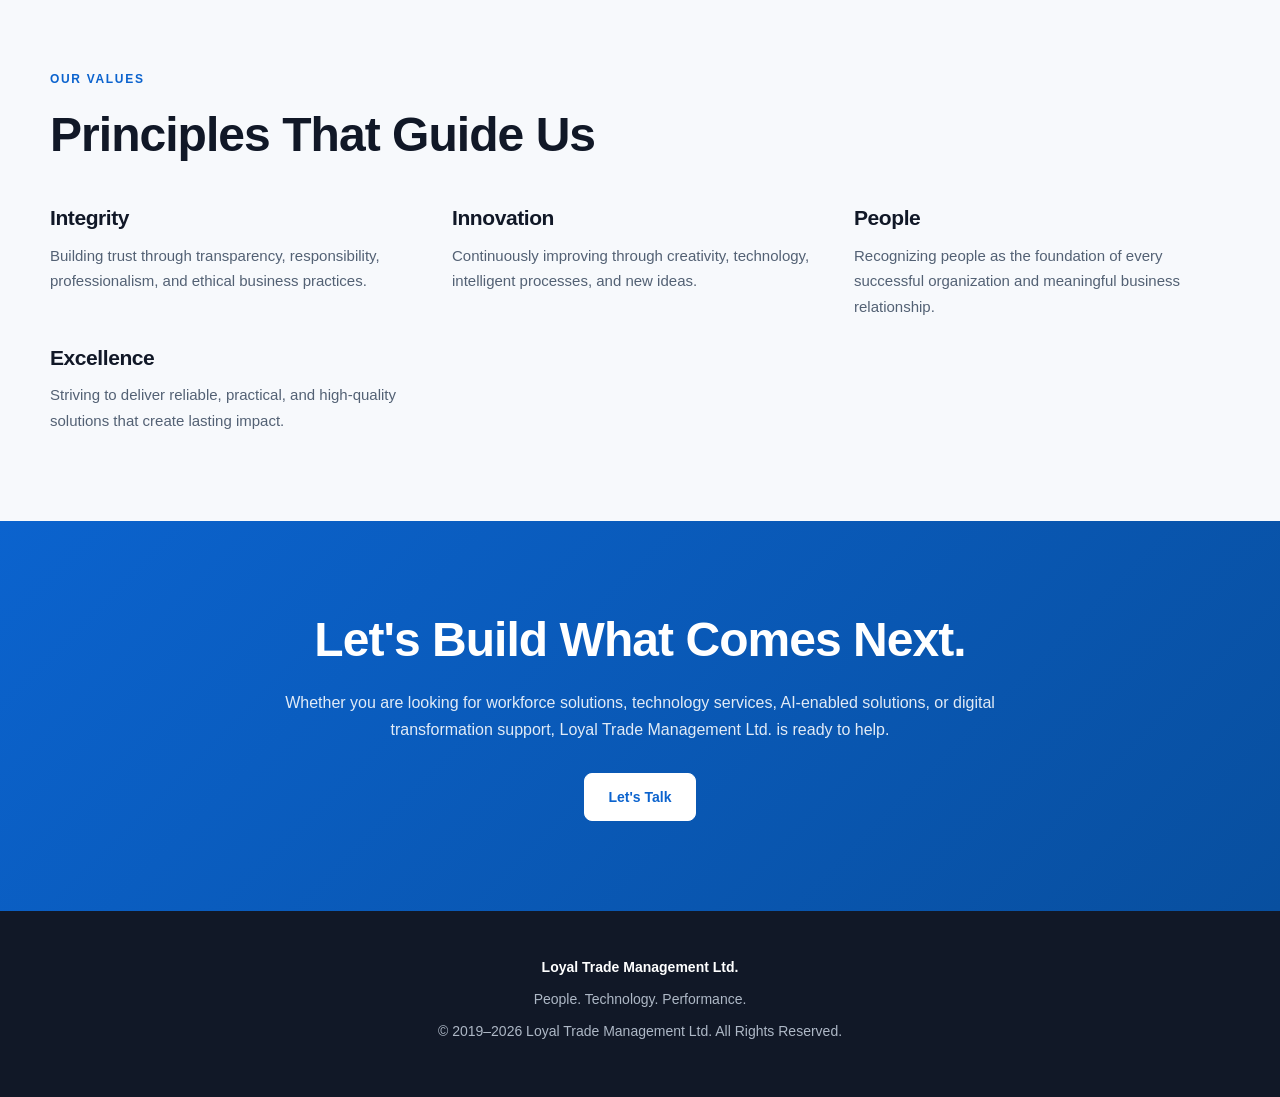
==== commit 16178c39: "Remove Let's Talk from top navigation" ====
--- a/about.html
+++ b/about.html
@@ -97,12 +97,6 @@
         </nav>
 
 
-        <a
-            href="contact.html"
-            class="nav-button"
-        >
-            Let's Talk
-        </a>
 
 
     </div>
--- a/styles.css
+++ b/styles.css
@@ -15,11 +15,9 @@
     box-sizing: border-box;
 }
 
-
 html {
     scroll-behavior: smooth;
 }
-
 
 body {
     font-family: "Manrope", Arial, sans-serif;
@@ -29,18 +27,15 @@
     font-size: 16px;
 }
 
-
 img {
     display: block;
     max-width: 100%;
 }
 
-
 a {
     color: inherit;
     text-decoration: none;
 }
-
 
 button,
 input,
@@ -66,12 +61,12 @@
 
 .site-header {
     width: 100%;
+    min-height: 82px;
     background: #ffffff;
     border-bottom: 1px solid #e8edf3;
     position: relative;
     z-index: 1000;
 }
-
 
 .nav-container {
     min-height: 82px;
@@ -82,43 +77,51 @@
 }
 
 
+/* =========================================================
+   BRAND / LOGO
+========================================================= */
+
 .brand {
     display: inline-flex;
     align-items: center;
     flex-shrink: 0;
 }
 
-
 .brand-logo {
+    display: block;
     width: 190px;
     height: auto;
-}
-
+    max-height: 62px;
+    object-fit: contain;
+}
+
+
+/* =========================================================
+   MAIN NAVIGATION
+========================================================= */
 
 .main-nav {
     display: flex;
     align-items: center;
-    justify-content: center;
+    justify-content: flex-end;
     gap: 27px;
     margin-left: auto;
 }
-
 
 .main-nav a {
     color: #263246;
     font-size: 14px;
     font-weight: 600;
+    white-space: nowrap;
     transition:
         color 0.2s ease,
         opacity 0.2s ease;
 }
 
-
 .main-nav a:hover {
     color: #0b63ce;
 }
 
-
 .main-nav a[aria-current="page"] {
     color: #0b63ce;
 }
@@ -129,25 +132,31 @@
 ========================================================= */
 
 .nav-button {
-    display: inline-flex;
+    display: inline-flex !important;
     align-items: center;
     justify-content: center;
+
     min-height: 44px;
     padding: 0 20px;
+
     border-radius: 8px;
+
     background: #0b63ce;
     color: #ffffff !important;
+
     font-size: 14px;
     font-weight: 700;
+
     white-space: nowrap;
+
     transition:
         background 0.2s ease,
         transform 0.2s ease;
 }
 
-
 .nav-button:hover {
     background: #084f9f;
+    color: #ffffff !important;
     transform: translateY(-1px);
 }
 
@@ -164,12 +173,10 @@
     letter-spacing: -0.02em;
 }
 
-
 h1 {
     font-size: clamp(42px, 5vw, 68px);
     font-weight: 700;
 }
-
 
 h2 {
     font-size: clamp(32px, 4vw, 48px);
@@ -177,24 +184,20 @@
     margin-bottom: 24px;
 }
 
-
 h3 {
     font-size: 21px;
     font-weight: 700;
     margin-bottom: 12px;
 }
 
-
 p {
     color: #536174;
     margin-bottom: 18px;
 }
 
-
 p:last-child {
     margin-bottom: 0;
 }
-
 
 .eyebrow,
 .section-label {
@@ -205,16 +208,13 @@
     text-transform: uppercase;
 }
 
-
 .eyebrow {
     margin-bottom: 18px;
 }
 
-
 .section-label {
     margin-bottom: 16px;
 }
-
 
 .intro-text {
     max-width: 760px;
@@ -235,20 +235,24 @@
     margin-top: 30px;
 }
 
-
 .button,
 .primary-button,
 .secondary-button {
     display: inline-flex;
     align-items: center;
     justify-content: center;
+
     min-height: 48px;
     padding: 0 24px;
+
     border-radius: 8px;
+
     font-size: 14px;
     font-weight: 700;
     line-height: 1.2;
+
     cursor: pointer;
+
     transition:
         background 0.2s ease,
         color 0.2s ease,
@@ -256,28 +260,24 @@
         transform 0.2s ease;
 }
 
-
 .primary-button {
     background: #0b63ce;
     color: #ffffff;
     border: 1px solid #0b63ce;
 }
 
-
 .primary-button:hover {
     background: #084f9f;
     border-color: #084f9f;
     transform: translateY(-1px);
 }
 
-
 .secondary-button {
     background: #ffffff;
     color: #0b63ce;
     border: 1px solid #cbd8e8;
 }
 
-
 .secondary-button:hover {
     background: #f2f7fc;
     border-color: #0b63ce;
@@ -286,59 +286,118 @@
 
 
 /* =========================================================
-   HERO
+   HOMEPAGE HERO
+   Existing homepage background remains unchanged.
 ========================================================= */
 
 .hero {
-    padding: 82px 0 90px;
-    background:
+    position: relative;
+
+    width: 100%;
+    height: 600px;
+    min-height: 600px;
+    max-height: 600px;
+
+    background-image:
         linear-gradient(
-            180deg,
-            #f7faff 0%,
-            #ffffff 100%
-        );
-}
-
+            90deg,
+            rgba(247, 250, 253, 0.82) 0%,
+            rgba(247, 250, 253, 0.65) 38%,
+            rgba(247, 250, 253, 0.28) 68%,
+            rgba(247, 250, 253, 0.08) 100%
+        ),
+        url("assets/home/home-banner.jpg");
+
+    background-size: cover;
+    background-position: center center;
+    background-repeat: no-repeat;
+
+    display: flex;
+    align-items: center;
+}
 
 .hero-container {
-    min-height: 560px;
-    display: grid;
-    grid-template-columns: minmax(0, 1fr) minmax(420px, 0.9fr);
+    width: 100%;
+    height: 100%;
+
+    display: flex;
     align-items: center;
-    gap: 70px;
-}
-
+}
 
 .hero-content {
-    max-width: 650px;
-}
-
+    max-width: 550px;
+}
 
 .hero-content h1 {
     margin-bottom: 24px;
-}
-
+    max-width: 650px;
+}
 
 .hero-content > p:not(.eyebrow) {
-    max-width: 650px;
+    max-width: 620px;
     font-size: 18px;
     line-height: 1.8;
 }
 
 
-.hero-image {
+/* =========================================================
+   TBBD HERO
+   1920 × 600 banner
+========================================================= */
+
+.tbbd-hero {
+    position: relative;
+
     width: 100%;
+    height: 600px;
+    min-height: 600px;
+
+    background-image:
+        linear-gradient(
+            90deg,
+            rgba(247, 250, 253, 0.92) 0%,
+            rgba(247, 250, 253, 0.78) 32%,
+            rgba(247, 250, 253, 0.38) 58%,
+            rgba(247, 250, 253, 0.08) 100%
+        ),
+        url("assets/tbbd/tbbd-banner.jpeg");
+
+    background-size: cover;
+    background-position: center center;
+    background-repeat: no-repeat;
+
     overflow: hidden;
-    border-radius: 18px;
-    background: #edf3f9;
-    box-shadow: 0 18px 50px rgba(21, 45, 75, 0.10);
-}
-
-
-.hero-image img {
+}
+
+.tbbd-hero-overlay {
     width: 100%;
-    height: 460px;
-    object-fit: cover;
+    height: 100%;
+
+    display: flex;
+    align-items: center;
+}
+
+.tbbd-hero-container {
+    width: 100%;
+    height: 100%;
+
+    display: flex;
+    align-items: center;
+}
+
+.tbbd-hero-content {
+    width: min(100%, 620px);
+}
+
+.tbbd-hero-content h1 {
+    max-width: 650px;
+    margin-bottom: 24px;
+}
+
+.tbbd-hero-content > p:not(.eyebrow) {
+    max-width: 600px;
+    font-size: 18px;
+    line-height: 1.8;
 }
 
 
@@ -347,16 +406,30 @@
 ========================================================= */
 
 .page-hero {
-    padding: 105px 0;
+    position: relative;
+    min-height: 390px;
+
+    display: flex;
+    align-items: center;
+
+    padding: 90px 0;
+
+    overflow: hidden;
+
+    border-bottom: 1px solid #e7edf4;
+
     background:
         linear-gradient(
             135deg,
             #f3f8fd 0%,
-            #ffffff 65%
+            #ffffff 70%
         );
-    border-bottom: 1px solid #e7edf4;
-}
-
+}
+
+.page-hero .container {
+    position: relative;
+    z-index: 2;
+}
 
 .page-hero h1 {
     max-width: 850px;
@@ -369,9 +442,33 @@
 ========================================================= */
 
 .services-banner {
-    min-height: 390px;
-    display: flex;
-    align-items: center;
+    min-height: 430px;
+
+    background-image:
+        linear-gradient(
+            90deg,
+            rgba(247, 250, 253, 0.97) 0%,
+            rgba(247, 250, 253, 0.92) 42%,
+            rgba(247, 250, 253, 0.45) 70%,
+            rgba(247, 250, 253, 0.18) 100%
+        ),
+        url("assets/services/services-banner.jpg");
+
+    background-size: cover;
+    background-position: center;
+    background-repeat: no-repeat;
+}
+
+.services-banner .container {
+    max-width: 1180px;
+}
+
+.services-banner h1 {
+    max-width: 720px;
+}
+
+.services-banner .intro-text {
+    max-width: 650px;
 }
 
 
@@ -383,23 +480,19 @@
     padding: 88px 0;
 }
 
-
 .light-section {
     background: #f7f9fc;
 }
-
 
 .section > .container > h2,
 .section > .container > p {
     max-width: 900px;
 }
 
-
 .section > .container > h2 {
     margin-bottom: 24px;
 }
 
-
 .section > .container > h2 + p {
     margin-top: 0;
 }
@@ -411,8 +504,13 @@
 
 .two-column {
     display: grid;
-    grid-template-columns: minmax(0, 1fr) minmax(0, 1fr);
+
+    grid-template-columns:
+        minmax(0, 1fr)
+        minmax(0, 1fr);
+
     gap: 65px;
+
     align-items: center;
 }
 
@@ -423,52 +521,67 @@
 
 .content-grid {
     display: grid;
-    grid-template-columns: repeat(3, minmax(0, 1fr));
+
+    grid-template-columns:
+        repeat(3, minmax(0, 1fr));
+
     gap: 26px;
+
     margin-top: 42px;
 }
-
 
 .content-grid > div {
     min-width: 0;
 }
 
-
 .content-grid p {
     font-size: 15px;
 }
 
 
 /* =========================================================
+   DIGITAL WORKFORCE TWO-COLUMN GRID
+========================================================= */
+
+.two-column .content-grid {
+    margin-top: 0;
+}
+
+
+/* =========================================================
    CARDS
 ========================================================= */
 
 .cards {
     display: grid;
-    grid-template-columns: repeat(3, minmax(0, 1fr));
+
+    grid-template-columns:
+        repeat(3, minmax(0, 1fr));
+
     gap: 26px;
+
     margin-top: 40px;
 }
-
 
 .card {
     padding: 30px;
+
     background: #ffffff;
+
     border: 1px solid #e5eaf0;
     border-radius: 14px;
-    box-shadow: 0 8px 25px rgba(30, 50, 75, 0.05);
-}
-
+
+    box-shadow:
+        0 8px 25px rgba(30, 50, 75, 0.05);
+}
 
 .light-section .card {
     background: #ffffff;
 }
 
-
 .card h3 {
     margin-bottom: 14px;
 }
-
 
 .card p {
     font-size: 15px;
@@ -484,10 +597,11 @@
     padding: 0;
 }
 
-
 li {
     margin-bottom: 8px;
+
     color: #536174;
+
     line-height: 1.6;
 }
 
@@ -498,15 +612,19 @@
 
 .image-card {
     overflow: hidden;
+
     border-radius: 16px;
+
     background: #edf3f9;
-    box-shadow: 0 14px 40px rgba(21, 45, 75, 0.08);
-}
-
+
+    box-shadow:
+        0 14px 40px rgba(21, 45, 75, 0.08);
+}
 
 .image-card img {
     width: 100%;
     height: 430px;
+
     object-fit: cover;
 }
 
@@ -517,19 +635,24 @@
 
 .networking-image {
     width: 100%;
+
     margin: 40px 0 45px;
     padding: 24px;
+
     background: #ffffff;
+
     border: 1px solid #e5eaf0;
     border-radius: 16px;
+
     overflow: hidden;
 }
-
 
 .networking-image img {
     width: 100%;
     max-height: 560px;
+
     object-fit: contain;
+
     margin: 0 auto;
 }
 
@@ -543,23 +666,19 @@
 }
 
 
-.two-column .content-grid {
-    margin-top: 0;
-}
-
-
-/* =========================================================
-   TBBD PAGE
+/* =========================================================
+   TBBD / IMAGE RULES
 ========================================================= */
 
 .hero-image img[src*="tbbd"] {
     object-position: center;
 }
 
-
 .image-card img[src*="ou"] {
     object-fit: contain;
+
     padding: 18px;
+
     background: #f4f7fa;
 }
 
@@ -573,11 +692,9 @@
     margin-top: 35px;
 }
 
-
 form p {
     margin-bottom: 8px;
 }
-
 
 form label {
     color: #263246;
@@ -585,47 +702,49 @@
     font-weight: 700;
 }
 
-
 input,
 select,
 textarea {
     width: 100%;
+
     padding: 14px 16px;
     margin-bottom: 20px;
+
     border: 1px solid #d5dde7;
     border-radius: 8px;
+
     background: #ffffff;
     color: #172033;
+
     outline: none;
+
     transition:
         border-color 0.2s ease,
         box-shadow 0.2s ease;
 }
 
-
 input,
 select {
     min-height: 50px;
 }
 
-
 textarea {
     min-height: 160px;
     resize: vertical;
 }
 
-
 input::placeholder,
 textarea::placeholder {
     color: #8a96a6;
 }
-
 
 input:focus,
 select:focus,
 textarea:focus {
     border-color: #0b63ce;
-    box-shadow: 0 0 0 3px rgba(11, 99, 206, 0.10);
+
+    box-shadow:
+        0 0 0 3px rgba(11, 99, 206, 0.10);
 }
 
 
@@ -635,29 +754,32 @@
 
 .cta-section {
     padding: 90px 0;
+
     background:
         linear-gradient(
             135deg,
             #0b63ce 0%,
             #084f9f 100%
         );
+
     text-align: center;
 }
-
 
 .cta-section h2 {
     color: #ffffff;
+
     max-width: 800px;
+
     margin: 0 auto 20px;
 }
-
 
 .cta-section p {
     max-width: 760px;
+
     margin: 0 auto 30px;
+
     color: rgba(255, 255, 255, 0.88);
 }
-
 
 .cta-section .primary-button {
     background: #ffffff;
@@ -665,7 +787,6 @@
     border-color: #ffffff;
 }
 
-
 .cta-section .primary-button:hover {
     background: #f1f6fb;
     border-color: #f1f6fb;
@@ -681,45 +802,37 @@
     background: #111827;
 }
 
-
 .footer-bottom {
     text-align: center;
 }
 
-
 .footer-bottom p {
     color: #aeb8c6;
+
     font-size: 14px;
+
     margin-bottom: 8px;
 }
-
 
 .footer-bottom p:first-child {
     color: #ffffff;
     font-weight: 700;
 }
 
-
 .footer-bottom a {
     color: #c9d4e1;
+
     transition: color 0.2s ease;
 }
-
 
 .footer-bottom a:hover {
     color: #ffffff;
 }
 
-
-/* =========================================================
-   CONTACT / GENERAL FOOTER SUPPORT
-========================================================= */
-
 .site-footer a {
     text-decoration: none;
 }
 
-
 .site-footer a:hover {
     text-decoration: underline;
 }
@@ -735,31 +848,18 @@
         gap: 18px;
     }
 
-
     .main-nav {
         gap: 18px;
     }
 
-
     .main-nav a {
         font-size: 13px;
     }
 
-
-    .hero-container {
-        grid-template-columns: minmax(0, 1fr) minmax(360px, 0.9fr);
-        gap: 45px;
-    }
-
-
-    .hero-image img {
-        height: 410px;
-    }
-
-
     .content-grid,
     .cards {
-        grid-template-columns: repeat(2, minmax(0, 1fr));
+        grid-template-columns:
+            repeat(2, minmax(0, 1fr));
     }
 
 }
@@ -776,10 +876,19 @@
     }
 
 
+    /* HEADER */
+
+    .site-header {
+        min-height: auto;
+    }
+
     .nav-container {
         min-height: auto;
+
         padding: 18px 0;
+
         flex-wrap: wrap;
+
         justify-content: center;
     }
 
@@ -789,26 +898,29 @@
         justify-content: center;
     }
 
-
     .brand-logo {
         width: 175px;
+        max-height: 58px;
     }
 
 
     .main-nav {
         width: 100%;
+
         display: flex;
+
         flex-wrap: wrap;
+
         justify-content: center;
+
         gap: 12px 18px;
+
         margin-left: 0;
     }
-
 
     .main-nav a {
         font-size: 13px;
     }
-
 
     .nav-button {
         width: auto;
@@ -816,47 +928,84 @@
     }
 
 
+    /* TYPOGRAPHY */
+
     h1 {
         font-size: clamp(36px, 10vw, 52px);
     }
 
-
     h2 {
         font-size: clamp(29px, 8vw, 40px);
     }
 
 
+    /* HOMEPAGE HERO */
+
     .hero {
-        padding: 65px 0 70px;
-    }
-
+        height: auto;
+
+        min-height: 520px;
+
+        padding: 50px 0;
+    }
 
     .hero-container {
-        min-height: auto;
-        grid-template-columns: 1fr;
-        gap: 40px;
-    }
-
+        width: 100%;
+        height: auto;
+    }
 
     .hero-content {
         max-width: none;
     }
 
-
     .hero-content > p:not(.eyebrow) {
         font-size: 16px;
     }
 
 
-    .hero-image img {
-        height: 340px;
-    }
-
+    /* TBBD HERO */
+
+    .tbbd-hero {
+        height: auto;
+        min-height: 520px;
+
+        background-position: center center;
+    }
+
+    .tbbd-hero-overlay {
+        min-height: 520px;
+    }
+
+    .tbbd-hero-container {
+        height: auto;
+    }
+
+    .tbbd-hero-content {
+        width: 100%;
+    }
+
+    .tbbd-hero-content > p:not(.eyebrow) {
+        font-size: 16px;
+    }
+
+
+    /* PAGE HERO */
 
     .page-hero {
+        min-height: 350px;
         padding: 75px 0;
     }
 
+
+    /* SERVICES */
+
+    .services-banner {
+        min-height: 380px;
+        background-position: center;
+    }
+
+
+    /* SECTIONS */
 
     .section {
         padding: 70px 0;
@@ -865,6 +1014,7 @@
 
     .two-column {
         grid-template-columns: 1fr;
+
         gap: 40px;
     }
 
@@ -872,7 +1022,9 @@
     .content-grid,
     .cards {
         grid-template-columns: 1fr;
+
         gap: 22px;
+
         margin-top: 32px;
     }
 
@@ -911,11 +1063,16 @@
     }
 
 
+    .brand-logo {
+        width: 165px;
+        max-height: 54px;
+    }
+
+
     .main-nav {
         gap: 10px 14px;
     }
 
-
     .main-nav a {
         font-size: 12px;
     }
@@ -931,13 +1088,23 @@
     }
 
 
-    .hero-image img {
-        height: 270px;
+    .tbbd-hero {
+        min-height: 560px;
+    }
+
+    .tbbd-hero-overlay {
+        min-height: 560px;
     }
 
 
     .page-hero {
         padding: 60px 0;
+    }
+
+
+    .services-banner {
+        min-height: 350px;
+        background-position: center;
     }
 
 
@@ -1001,11 +1168,10 @@
         scroll-behavior: auto;
     }
 
-
     *,
     *::before,
     *::after {
         transition: none !important;
     }
 
-}
+}
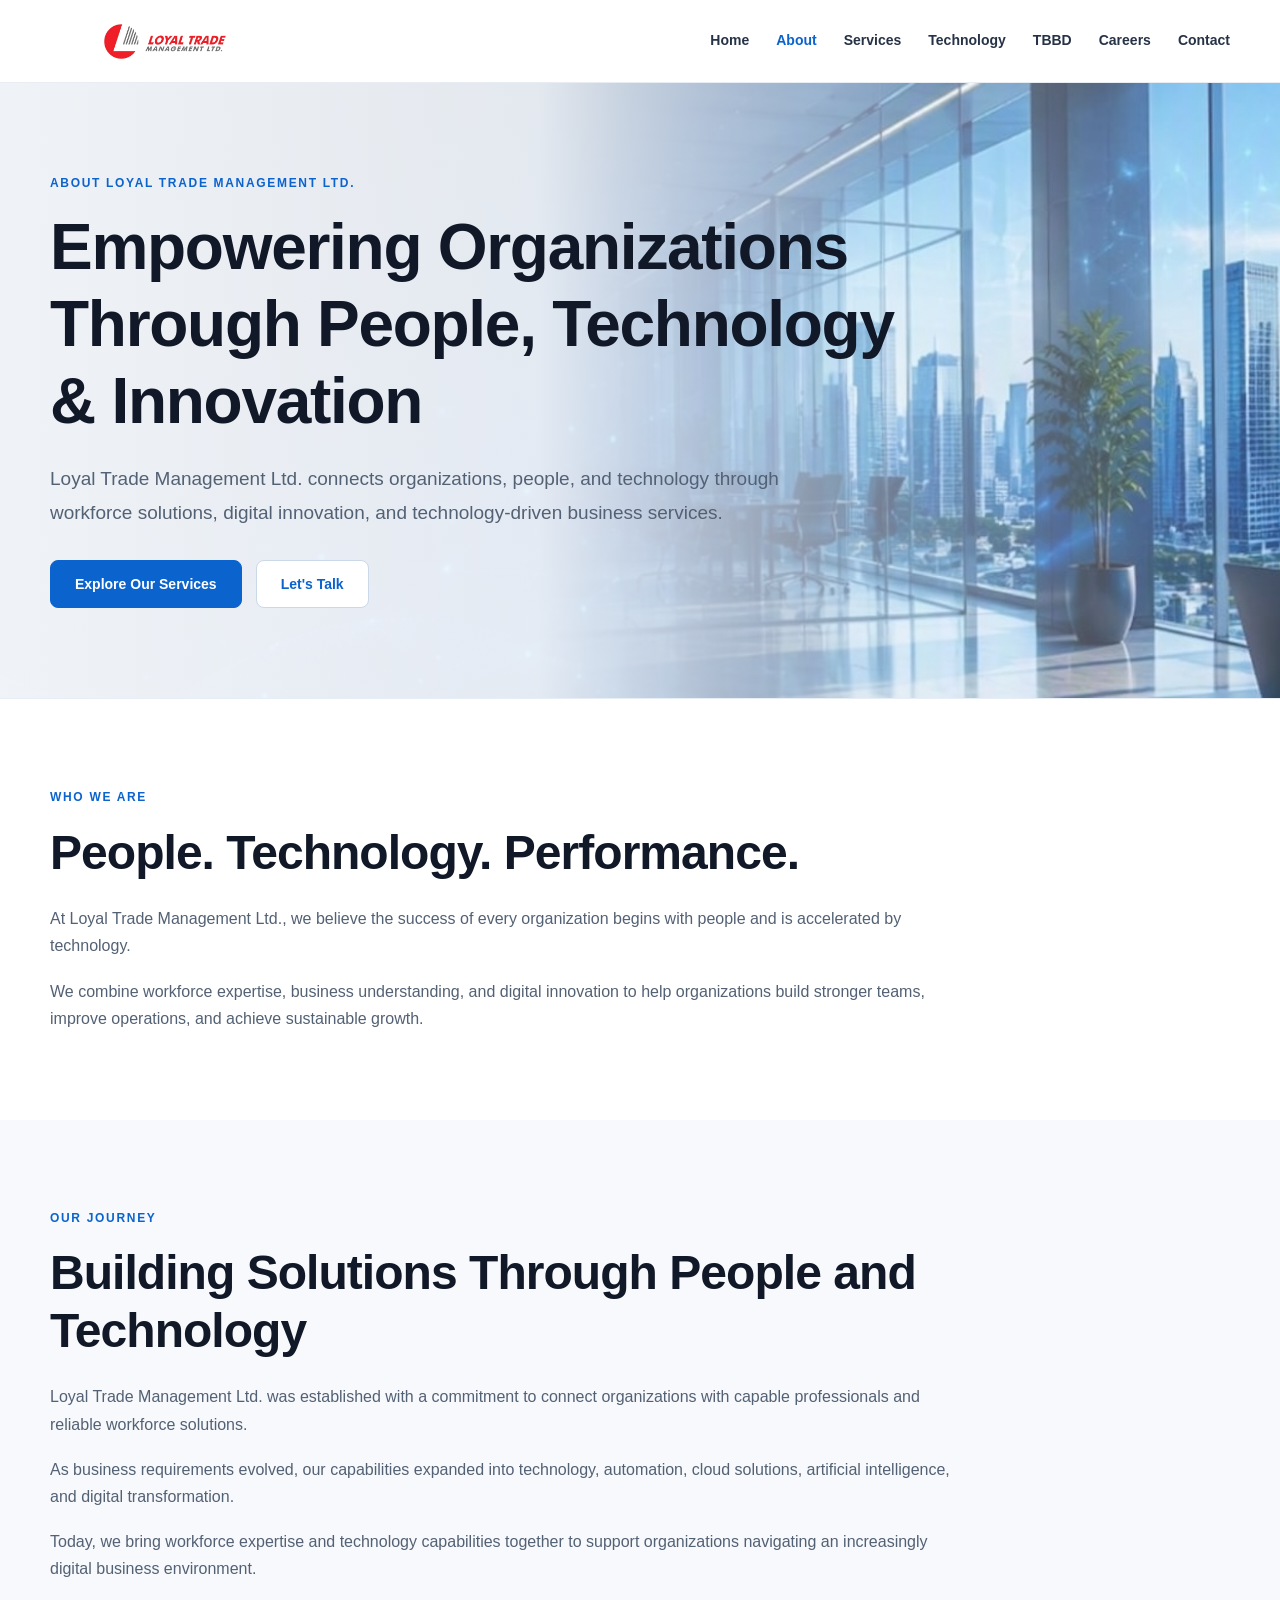
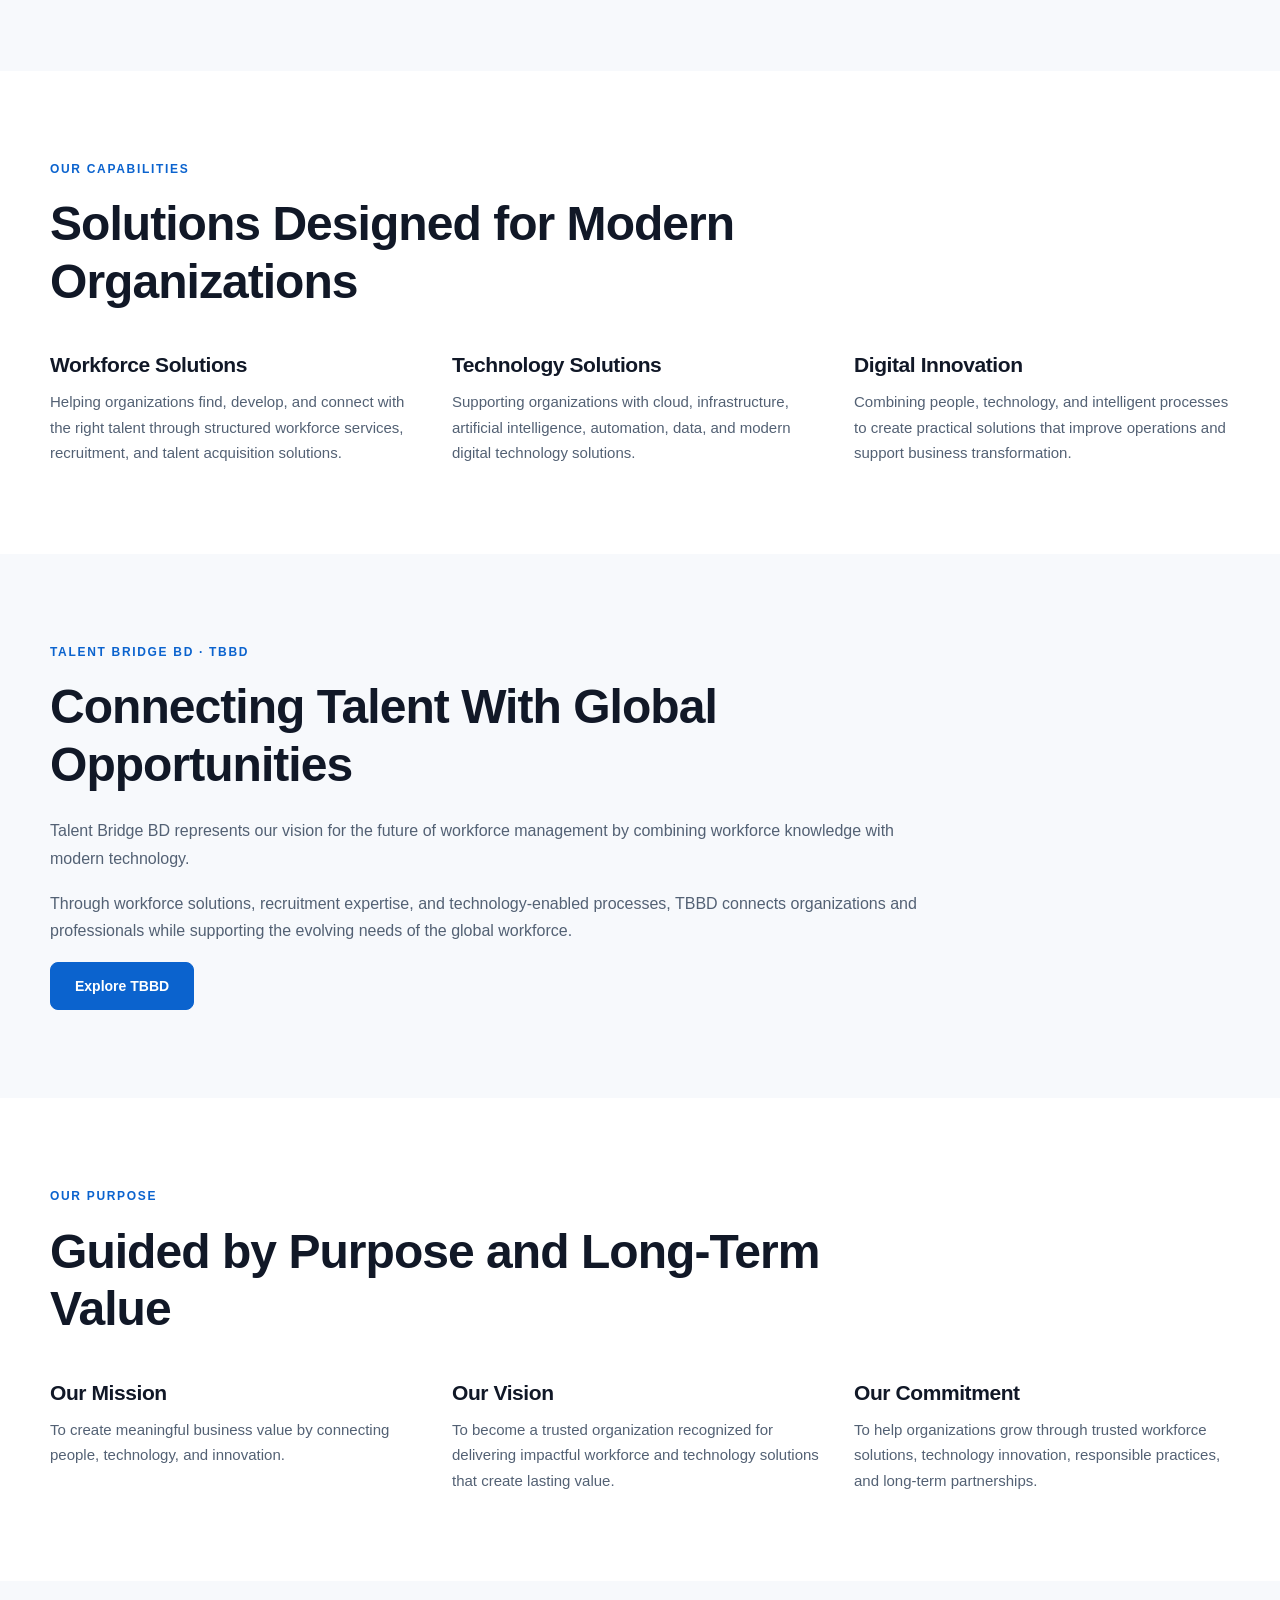
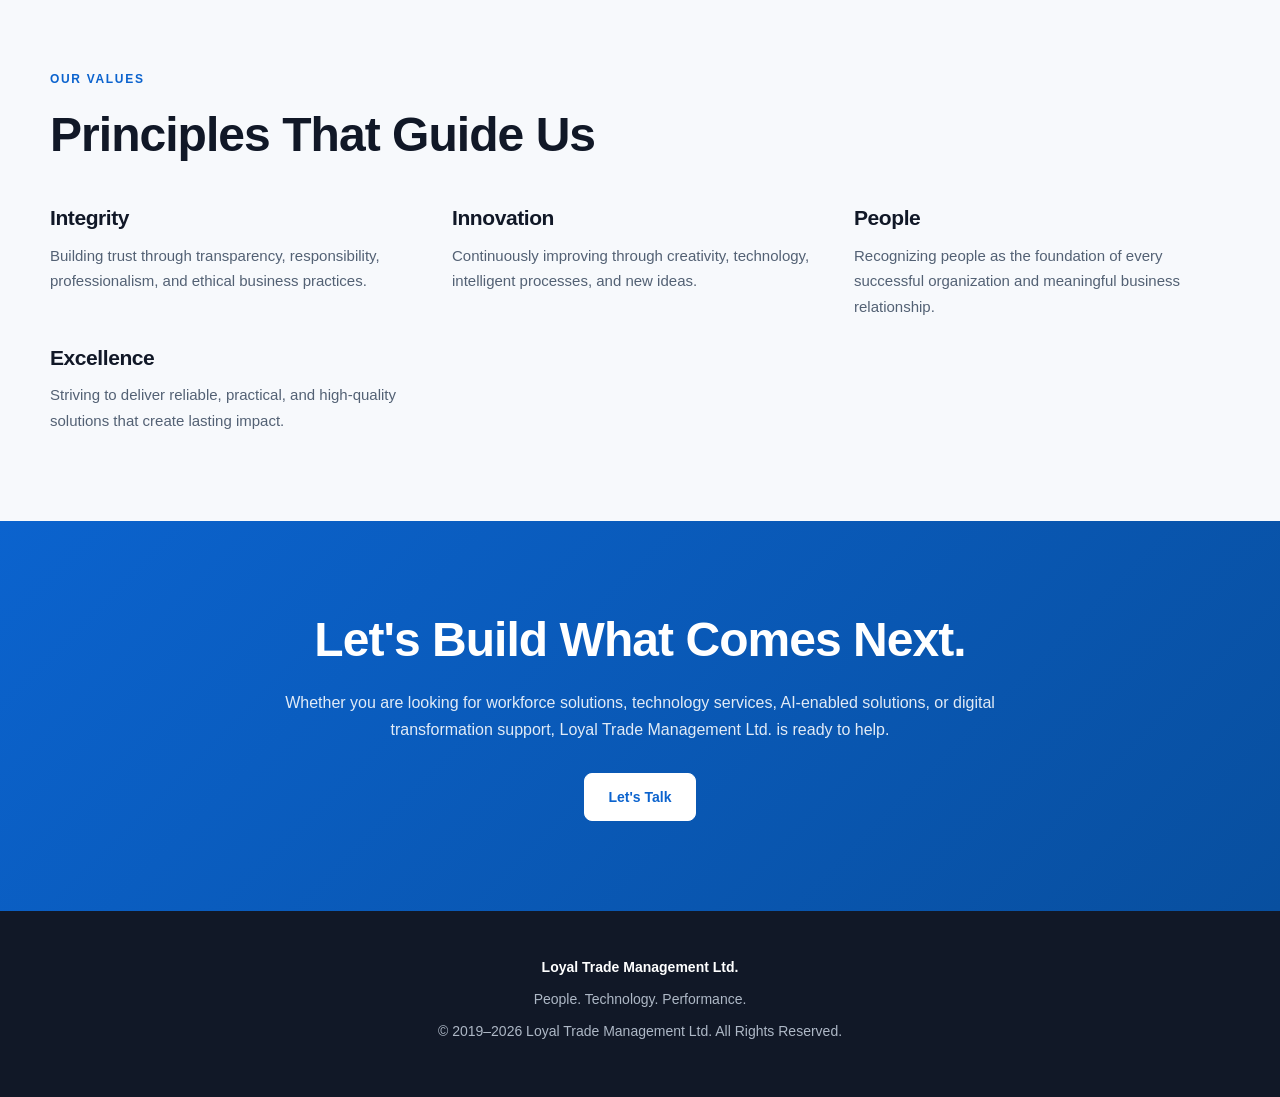
==== commit eb661487: "Update SEO titles and meta descriptions" ====
--- a/about.html
+++ b/about.html
@@ -10,7 +10,7 @@
 
     <meta
         name="description"
-        content="Learn about Loyal Trade Management Ltd., our workforce solutions, technology capabilities, digital innovation, mission, vision, and commitment to helping organizations grow."
+        content="Learn about Loyal Trade Management Ltd., our workforce solutions, technology expertise, digital innovation initiatives, mission, vision, and commitment to helping organizations grow and succeed."
     >
 
     <meta
@@ -23,7 +23,7 @@
         content="Loyal Trade Management Ltd."
     >
 
-    <title>About | Loyal Trade Management Ltd.</title>
+    <title>About Loyal Trade Management Ltd. | Workforce, Technology & Innovation</title>
 
     <link rel="stylesheet"
           href="styles.css">
@@ -112,7 +112,7 @@
      ABOUT HERO
 ========================================================= -->
 
-<section class="page-hero">
+<section class="page-hero about-banner">
 
     <div class="container">
 
--- a/styles.css
+++ b/styles.css
@@ -89,9 +89,9 @@
 
 .brand-logo {
     display: block;
-    width: 190px;
+    width: 230px;
     height: auto;
-    max-height: 62px;
+    max-height: 75px;
     object-fit: contain;
 }
 
@@ -287,7 +287,7 @@
 
 /* =========================================================
    HOMEPAGE HERO
-   Existing homepage background remains unchanged.
+   1920 × 600 banner
 ========================================================= */
 
 .hero {
@@ -301,9 +301,9 @@
     background-image:
         linear-gradient(
             90deg,
-            rgba(247, 250, 253, 0.82) 0%,
-            rgba(247, 250, 253, 0.65) 38%,
-            rgba(247, 250, 253, 0.28) 68%,
+            rgba(247, 250, 253, 0.92) 0%,
+            rgba(247, 250, 253, 0.82) 30%,
+            rgba(247, 250, 253, 0.42) 55%,
             rgba(247, 250, 253, 0.08) 100%
         ),
         url("assets/home/home-banner.jpg");
@@ -314,6 +314,8 @@
 
     display: flex;
     align-items: center;
+
+    overflow: hidden;
 }
 
 .hero-container {
@@ -325,18 +327,236 @@
 }
 
 .hero-content {
-    max-width: 550px;
+    width: 100%;
+    max-width: 660px;
+
+    margin-left: 80px;
+
+    padding-left: 0;
+    padding-top: 0;
+
+    transform: none;
 }
 
 .hero-content h1 {
-    margin-bottom: 24px;
-    max-width: 650px;
+    max-width: 660px;
+
+    margin-bottom: 22px;
+
+    font-size: clamp(48px, 4.2vw, 68px);
+    line-height: 1.05;
+    letter-spacing: -1.5px;
 }
 
 .hero-content > p:not(.eyebrow) {
-    max-width: 620px;
-    font-size: 18px;
-    line-height: 1.8;
+    max-width: 580px;
+
+    font-size: 17px;
+    line-height: 1.65;
+}
+
+
+/* ---------------------------------------------------------
+   HOMEPAGE HERO — LARGE DESKTOP
+--------------------------------------------------------- */
+
+@media (min-width: 1600px) {
+
+    .hero-content {
+        margin-left: 90px;
+        max-width: 680px;
+    }
+
+    .hero-content h1 {
+        max-width: 680px;
+    }
+}
+
+
+/* =========================================================
+   TECHNOLOGY HERO
+   1920 × 600 banner
+========================================================= */
+
+.technology-hero {
+    position: relative;
+
+    width: 100%;
+    height: 600px;
+    min-height: 600px;
+
+    background-image:
+        linear-gradient(
+            90deg,
+            rgba(247, 250, 253, 0.92) 0%,
+            rgba(247, 250, 253, 0.82) 30%,
+            rgba(247, 250, 253, 0.42) 55%,
+            rgba(247, 250, 253, 0.08) 100%
+        ),
+        url("assets/technology/technology-banner.jpeg");
+
+    background-size: cover;
+    background-position: center center;
+    background-repeat: no-repeat;
+
+    display: flex;
+    align-items: center;
+
+    overflow: hidden;
+}
+
+.technology-hero .hero-container {
+    width: 100%;
+    height: 100%;
+
+    display: flex;
+    align-items: center;
+}
+
+.technology-hero .hero-content {
+    width: 100%;
+    max-width: 660px;
+
+    margin-left: 80px;
+
+    padding-left: 0;
+    padding-top: 0;
+
+    transform: none;
+}
+
+.technology-hero .hero-content h1 {
+    max-width: 660px;
+
+    margin-bottom: 22px;
+
+    font-size: clamp(48px, 4.2vw, 68px);
+    line-height: 1.05;
+    letter-spacing: -1.5px;
+}
+
+.technology-hero .hero-content > p:not(.eyebrow) {
+    max-width: 580px;
+
+    font-size: 17px;
+    line-height: 1.65;
+}
+
+.technology-hero .button-group {
+    margin-top: 4px;
+}
+
+
+/* ---------------------------------------------------------
+   TECHNOLOGY HERO — LARGE DESKTOP
+--------------------------------------------------------- */
+
+@media (min-width: 1600px) {
+
+    .technology-hero .hero-content {
+        margin-left: 90px;
+        max-width: 680px;
+    }
+
+    .technology-hero .hero-content h1 {
+        max-width: 680px;
+    }
+}
+
+
+/* ---------------------------------------------------------
+   TECHNOLOGY HERO — LAPTOP
+--------------------------------------------------------- */
+
+@media (max-width: 1200px) {
+
+    .technology-hero {
+        height: 560px;
+        min-height: 560px;
+    }
+
+    .technology-hero .hero-content {
+        margin-left: 60px;
+        max-width: 620px;
+    }
+
+    .technology-hero .hero-content h1 {
+        max-width: 620px;
+        font-size: clamp(46px, 5vw, 62px);
+    }
+
+    .technology-hero .hero-content > p:not(.eyebrow) {
+        max-width: 550px;
+        font-size: 16px;
+    }
+}
+
+
+/* ---------------------------------------------------------
+   TECHNOLOGY HERO — TABLET
+--------------------------------------------------------- */
+
+@media (max-width: 900px) {
+
+    .technology-hero {
+        height: 540px;
+        min-height: 540px;
+    }
+
+    .technology-hero .hero-content {
+        margin-left: 40px;
+        margin-right: 40px;
+        max-width: 600px;
+    }
+
+    .technology-hero .hero-content h1 {
+        max-width: 600px;
+        font-size: 48px;
+        letter-spacing: -1px;
+    }
+
+    .technology-hero .hero-content > p:not(.eyebrow) {
+        max-width: 520px;
+        font-size: 16px;
+    }
+}
+
+
+/* ---------------------------------------------------------
+   TECHNOLOGY HERO — MOBILE
+--------------------------------------------------------- */
+
+@media (max-width: 600px) {
+
+    .technology-hero {
+        height: 620px;
+        min-height: 620px;
+
+        background-position: 65% center;
+    }
+
+    .technology-hero .hero-content {
+        margin-left: 24px;
+        margin-right: 24px;
+        max-width: none;
+    }
+
+    .technology-hero .hero-content h1 {
+        max-width: 100%;
+        font-size: 42px;
+        line-height: 1.08;
+        letter-spacing: -1px;
+    }
+
+    .technology-hero .hero-content > p:not(.eyebrow) {
+        max-width: 100%;
+        font-size: 15px;
+        line-height: 1.6;
+    }
+
+    .technology-hero .button-group {
+        width: 100%;
+    }
 }
 
 
@@ -344,6 +564,8 @@
    TBBD HERO
    1920 × 600 banner
 ========================================================= */
+
+
 
 .tbbd-hero {
     position: relative;
@@ -386,18 +608,106 @@
 }
 
 .tbbd-hero-content {
-    width: min(100%, 620px);
+    width: 100%;
+    max-width: 660px;
+
+    margin-left: 80px;
 }
 
 .tbbd-hero-content h1 {
-    max-width: 650px;
-    margin-bottom: 24px;
+    max-width: 660px;
+
+    margin-bottom: 22px;
+
+    font-size: clamp(48px, 4.2vw, 68px);
+    line-height: 1.05;
+    letter-spacing: -1.5px;
 }
 
 .tbbd-hero-content > p:not(.eyebrow) {
-    max-width: 600px;
-    font-size: 18px;
-    line-height: 1.8;
+    max-width: 580px;
+
+    font-size: 17px;
+    line-height: 1.65;
+}
+
+.tbbd-hero-content .button-group {
+    margin-top: 4px;
+}
+
+
+/* ---------------------------------------------------------
+   TBBD HERO — LARGE DESKTOP
+--------------------------------------------------------- */
+
+@media (min-width: 1600px) {
+
+    .tbbd-hero-content {
+        margin-left: 90px;
+        max-width: 680px;
+    }
+
+    .tbbd-hero-content h1 {
+        max-width: 680px;
+    }
+}
+
+
+/* ---------------------------------------------------------
+   TBBD HERO — LAPTOP
+--------------------------------------------------------- */
+
+@media (max-width: 1200px) {
+
+    .tbbd-hero {
+        height: 560px;
+        min-height: 560px;
+    }
+
+    .tbbd-hero-content {
+        margin-left: 60px;
+        max-width: 620px;
+    }
+
+    .tbbd-hero-content h1 {
+        max-width: 620px;
+        font-size: clamp(46px, 5vw, 62px);
+    }
+
+    .tbbd-hero-content > p:not(.eyebrow) {
+        max-width: 550px;
+        font-size: 16px;
+    }
+}
+
+
+/* ---------------------------------------------------------
+   TBBD HERO — TABLET
+--------------------------------------------------------- */
+
+@media (max-width: 900px) {
+
+    .tbbd-hero {
+        height: 540px;
+        min-height: 540px;
+    }
+
+    .tbbd-hero-content {
+        margin-left: 40px;
+        margin-right: 40px;
+        max-width: 600px;
+    }
+
+    .tbbd-hero-content h1 {
+        max-width: 600px;
+        font-size: 48px;
+        letter-spacing: -1px;
+    }
+
+    .tbbd-hero-content > p:not(.eyebrow) {
+        max-width: 520px;
+        font-size: 16px;
+    }
 }
 
 
@@ -426,6 +736,25 @@
         );
 }
 
+.about-banner {
+
+    min-height: 430px;
+
+    background-image:
+        linear-gradient(
+            90deg,
+            rgba(247, 250, 253, 0.97) 0%,
+            rgba(247, 250, 253, 0.92) 42%,
+            rgba(247, 250, 253, 0.45) 70%,
+            rgba(247, 250, 253, 0.18) 100%
+        ),
+        url("assets/about/about-banner.jpeg");
+
+    background-size: cover;
+    background-position: center 50%;
+    background-repeat: no-repeat;
+}
+
 .page-hero .container {
     position: relative;
     z-index: 2;
@@ -436,6 +765,56 @@
     margin-bottom: 22px;
 }
 
+
+/* =========================================================
+   CONTACT BANNER
+========================================================= */
+
+.contact-banner {
+
+    min-height: 430px;
+
+    background-image:
+        linear-gradient(
+            90deg,
+            rgba(247, 250, 253, 0.97) 0%,
+            rgba(247, 250, 253, 0.92) 42%,
+            rgba(247, 250, 253, 0.45) 70%,
+            rgba(247, 250, 253, 0.18) 100%
+        ),
+        url("assets/contact/contact-banner.jpeg");
+
+    background-size: cover;
+
+    background-position: center 45%;
+
+    background-repeat: no-repeat;
+}
+
+/* =========================================================
+   CAREERS BANNER
+========================================================= */
+
+.careers-banner {
+
+    min-height: 430px;
+
+    background-image:
+        linear-gradient(
+            90deg,
+            rgba(247, 250, 253, 0.97) 0%,
+            rgba(247, 250, 253, 0.92) 42%,
+            rgba(247, 250, 253, 0.45) 70%,
+            rgba(247, 250, 253, 0.18) 100%
+        ),
+        url("assets/careers/careers-banner.jpeg");
+
+    background-size: cover;
+
+    background-position: center 45%;
+
+    background-repeat: no-repeat;
+}
 
 /* =========================================================
    SERVICES BANNER
@@ -455,16 +834,19 @@
         url("assets/services/services-banner.jpg");
 
     background-size: cover;
-    background-position: center;
+    background-position: center 45%;
     background-repeat: no-repeat;
 }
 
 .services-banner .container {
+    width: min(1180px, calc(100% - 48px));
     max-width: 1180px;
+    margin: 0 auto;
 }
 
 .services-banner h1 {
     max-width: 720px;
+    margin-bottom: 22px;
 }
 
 .services-banner .intro-text {
@@ -658,11 +1040,31 @@
 
 
 /* =========================================================
+   AI SECTION — TECHNOLOGY PAGE
+   Give content slightly more visual weight than the image.
+========================================================= */
+
+.two-column:has(.image-card img[src*="ai.jpeg"]) {
+    grid-template-columns: 55fr 45fr;
+    gap: 55px;
+}
+
+.two-column:has(.image-card img[src*="ai.jpeg"]) .image-card img {
+    width: 100%;
+    height: auto;
+    max-height: 420px;
+    object-fit: contain;
+    object-position: center;
+    display: block;
+}
+
+/* =========================================================
    TECHNOLOGY PAGE
 ========================================================= */
 
 .hero-image img[src*="technology"] {
     object-position: center;
+    max-width: 100%;
 }
 
 
@@ -1001,7 +1403,7 @@
 
     .services-banner {
         min-height: 380px;
-        background-position: center;
+        background-position: center 45%;
     }
 
 
@@ -1104,7 +1506,7 @@
 
     .services-banner {
         min-height: 350px;
-        background-position: center;
+        background-position: center 45%;
     }
 
 
@@ -1174,4 +1576,4 @@
         transition: none !important;
     }
 
-}+}
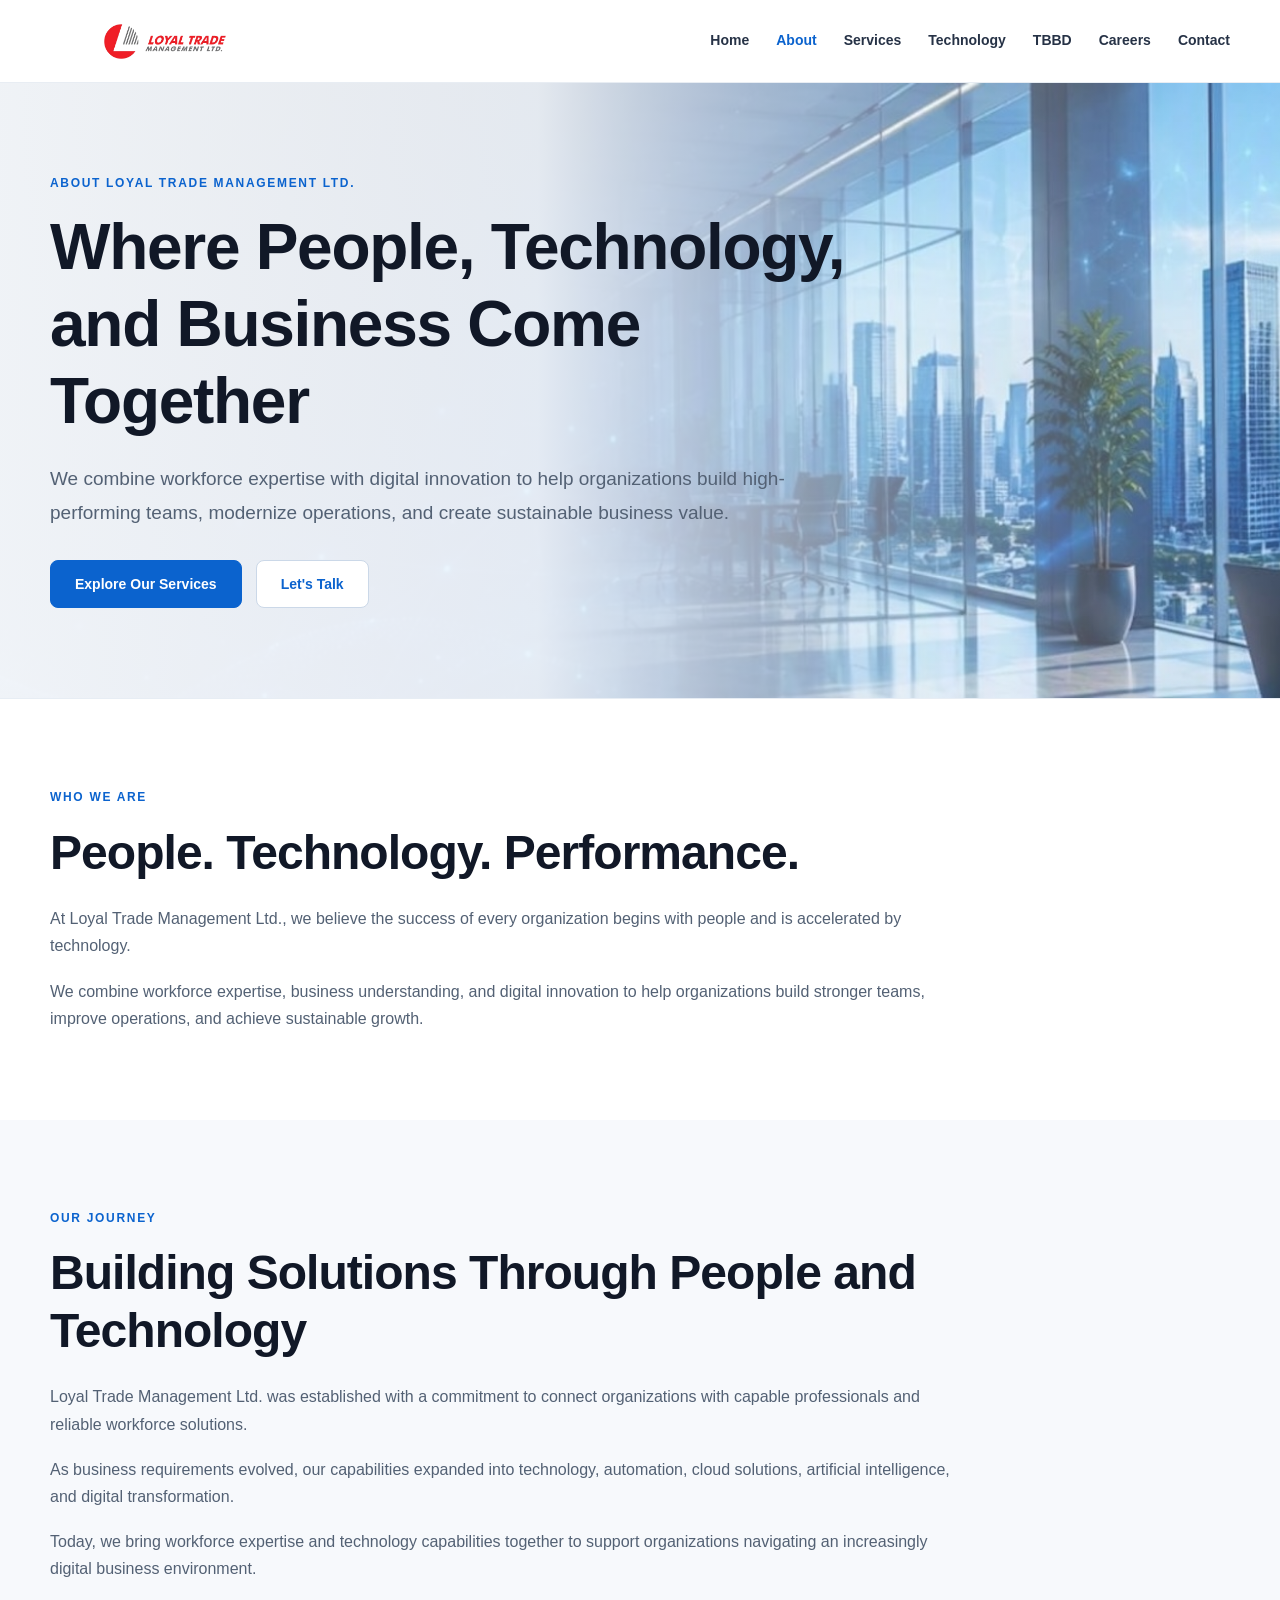
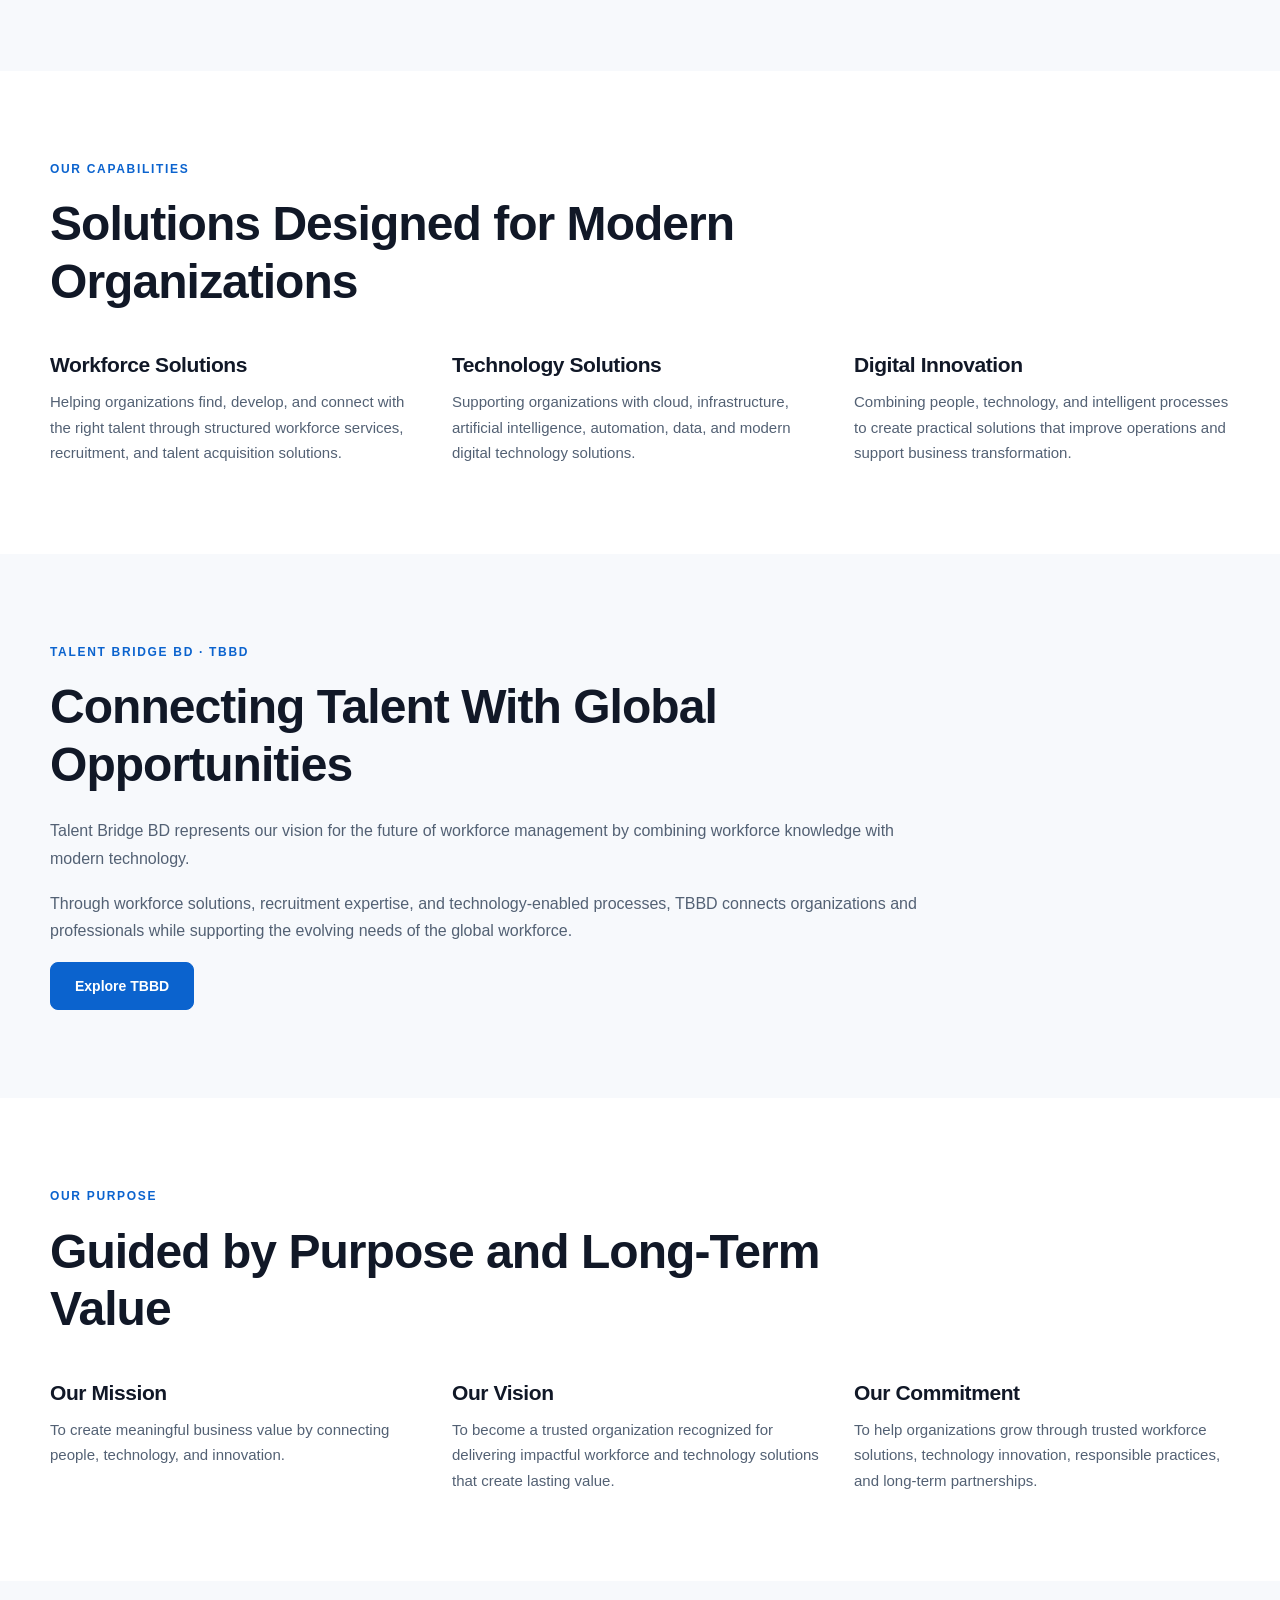
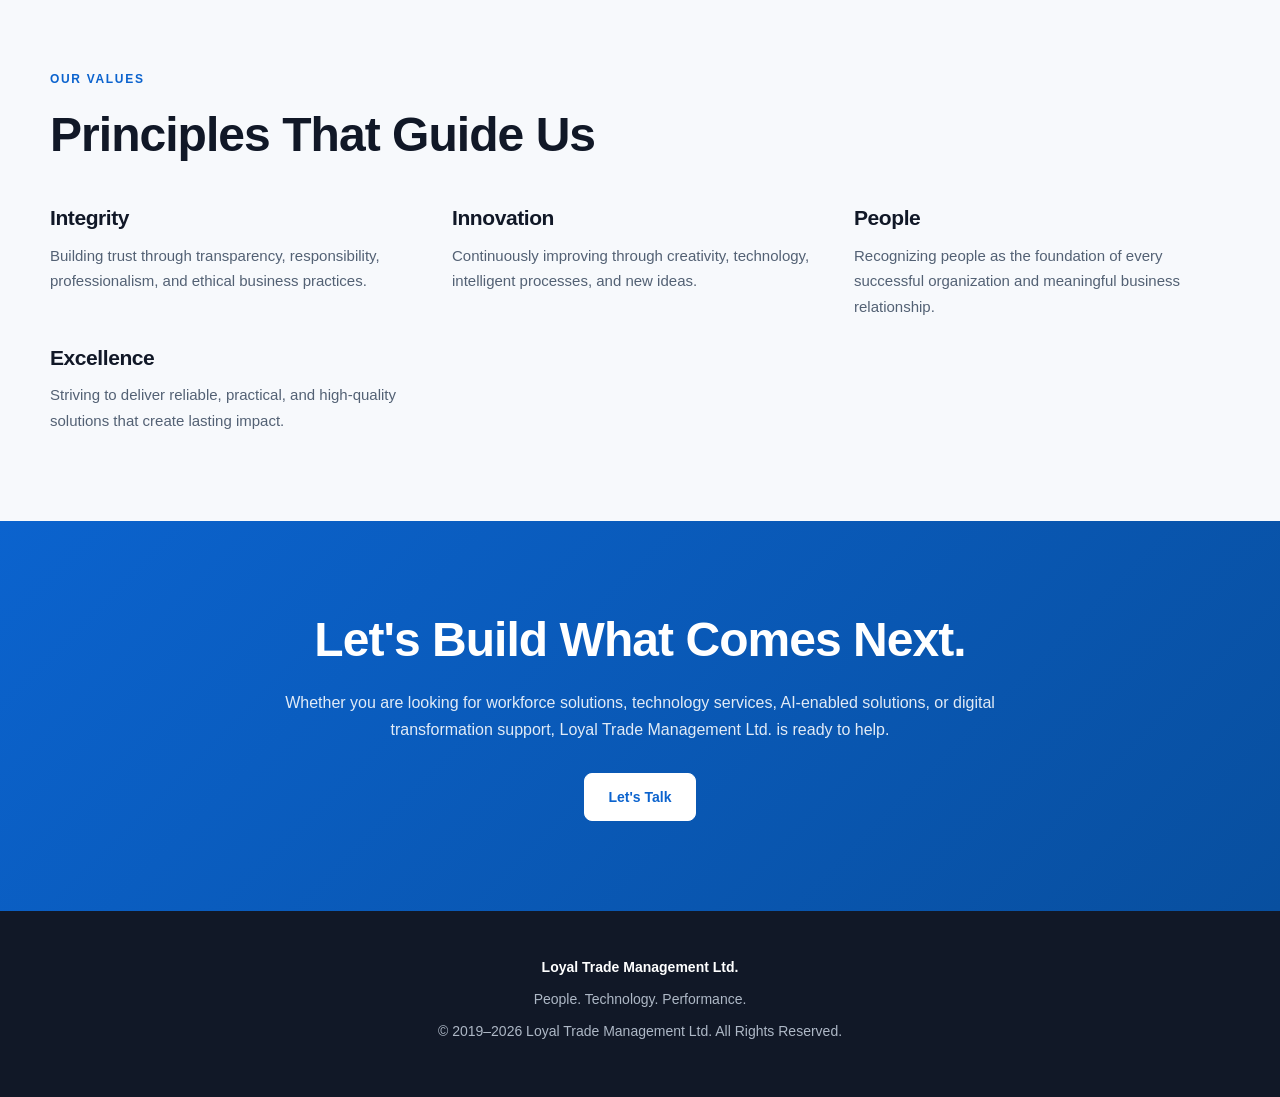
==== commit e5c0c140: "Update services hero messaging" ====
--- a/about.html
+++ b/about.html
@@ -123,18 +123,25 @@
 
 
         <h1>
-            Empowering Organizations Through People, Technology & Innovation
+
+            Where People, Technology, and Business Come Together
+
         </h1>
 
 
         <p class="intro-text">
-            Loyal Trade Management Ltd. connects organizations, people,
-            and technology through workforce solutions, digital innovation,
-            and technology-driven business services.
+
+            We combine workforce expertise with digital innovation to help
+
+            organizations build high-performing teams, modernize operations,
+
+            and create sustainable business value.
+
         </p>
 
 
         <div class="button-group">
+
 
             <a
                 href="services.html"
